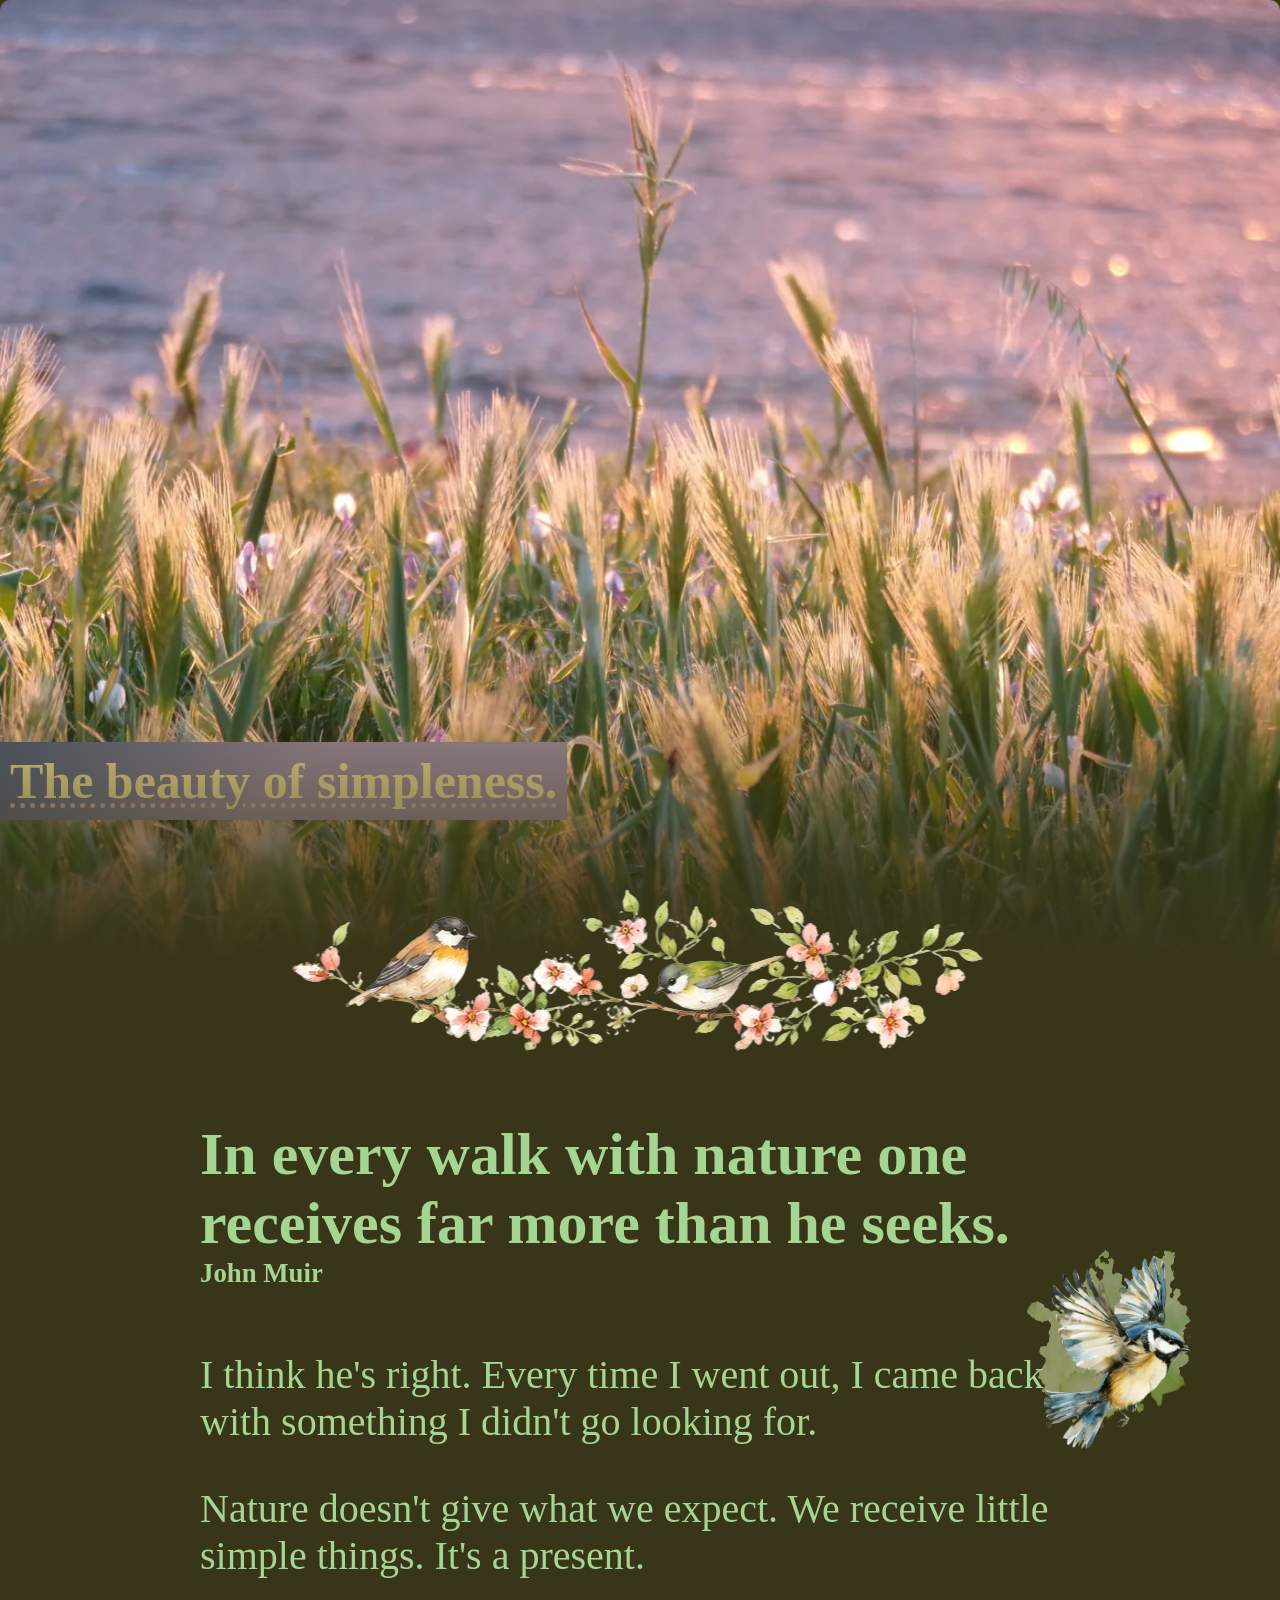
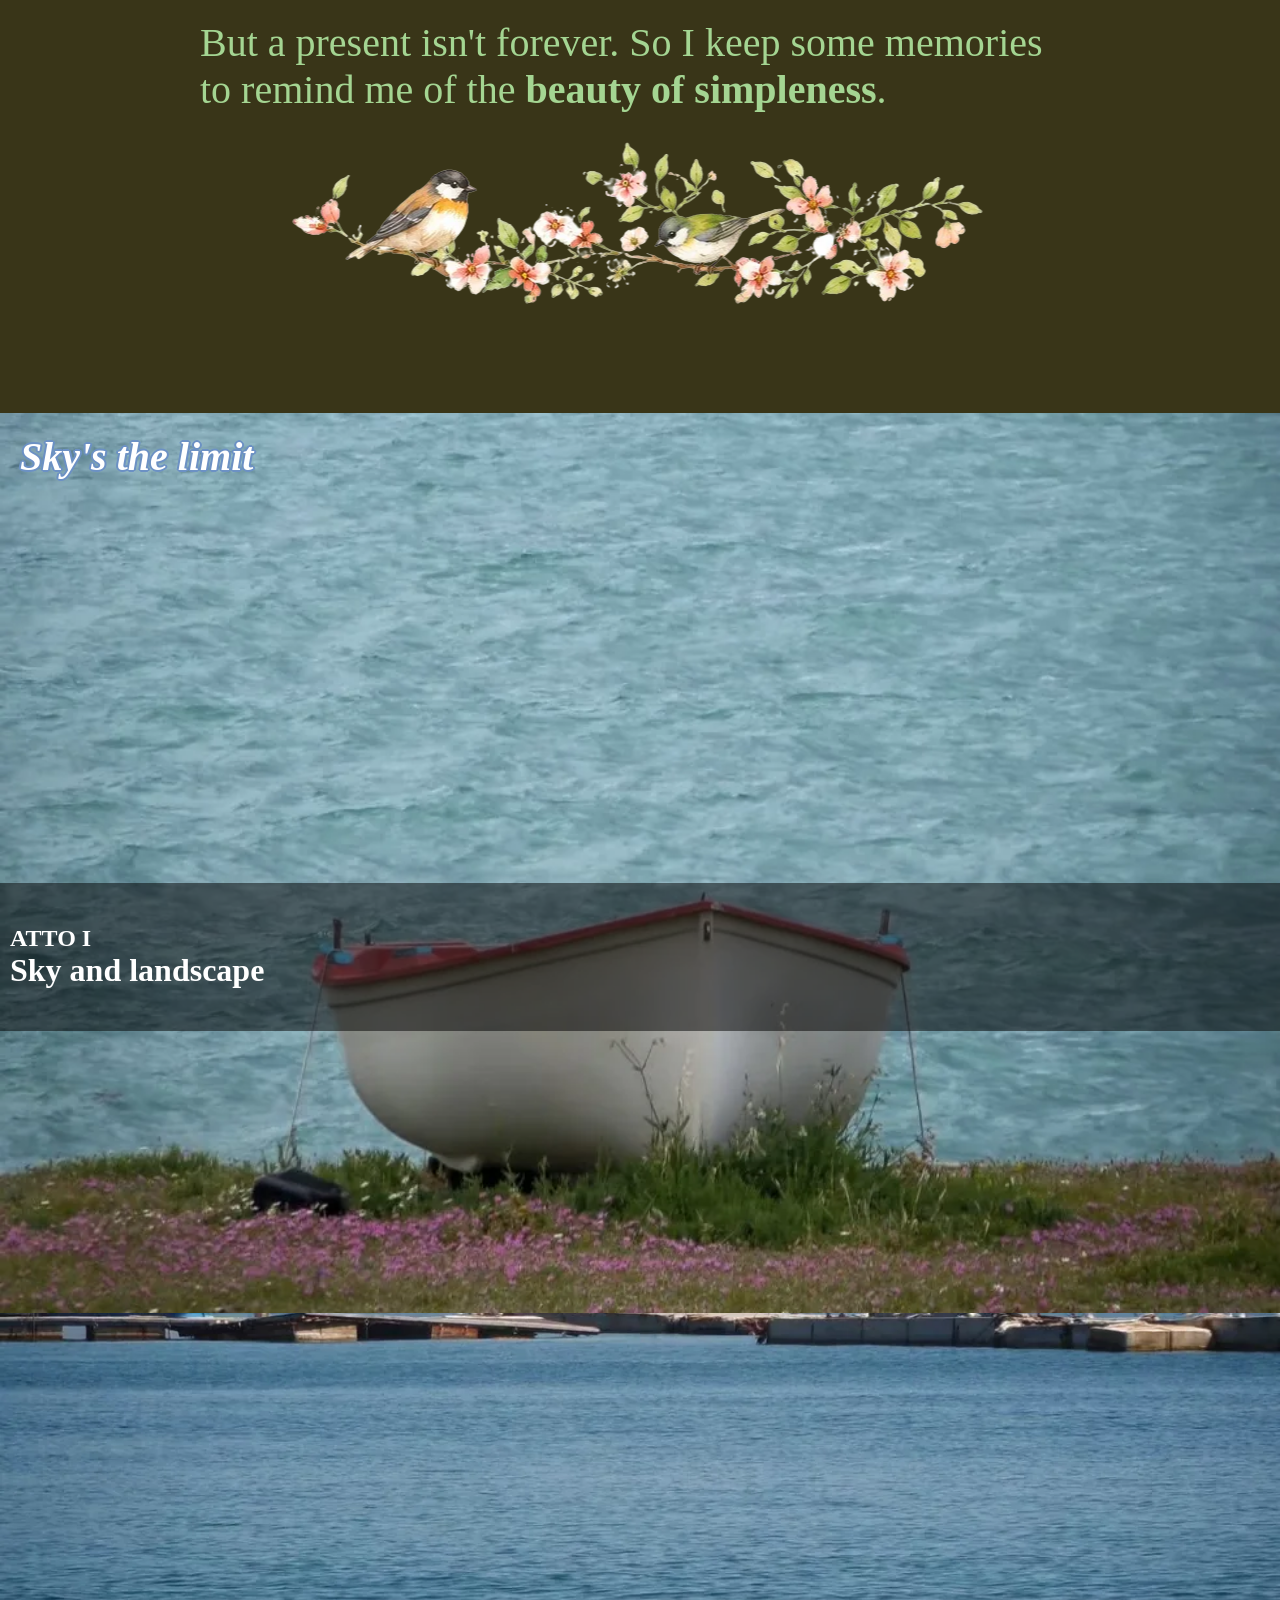
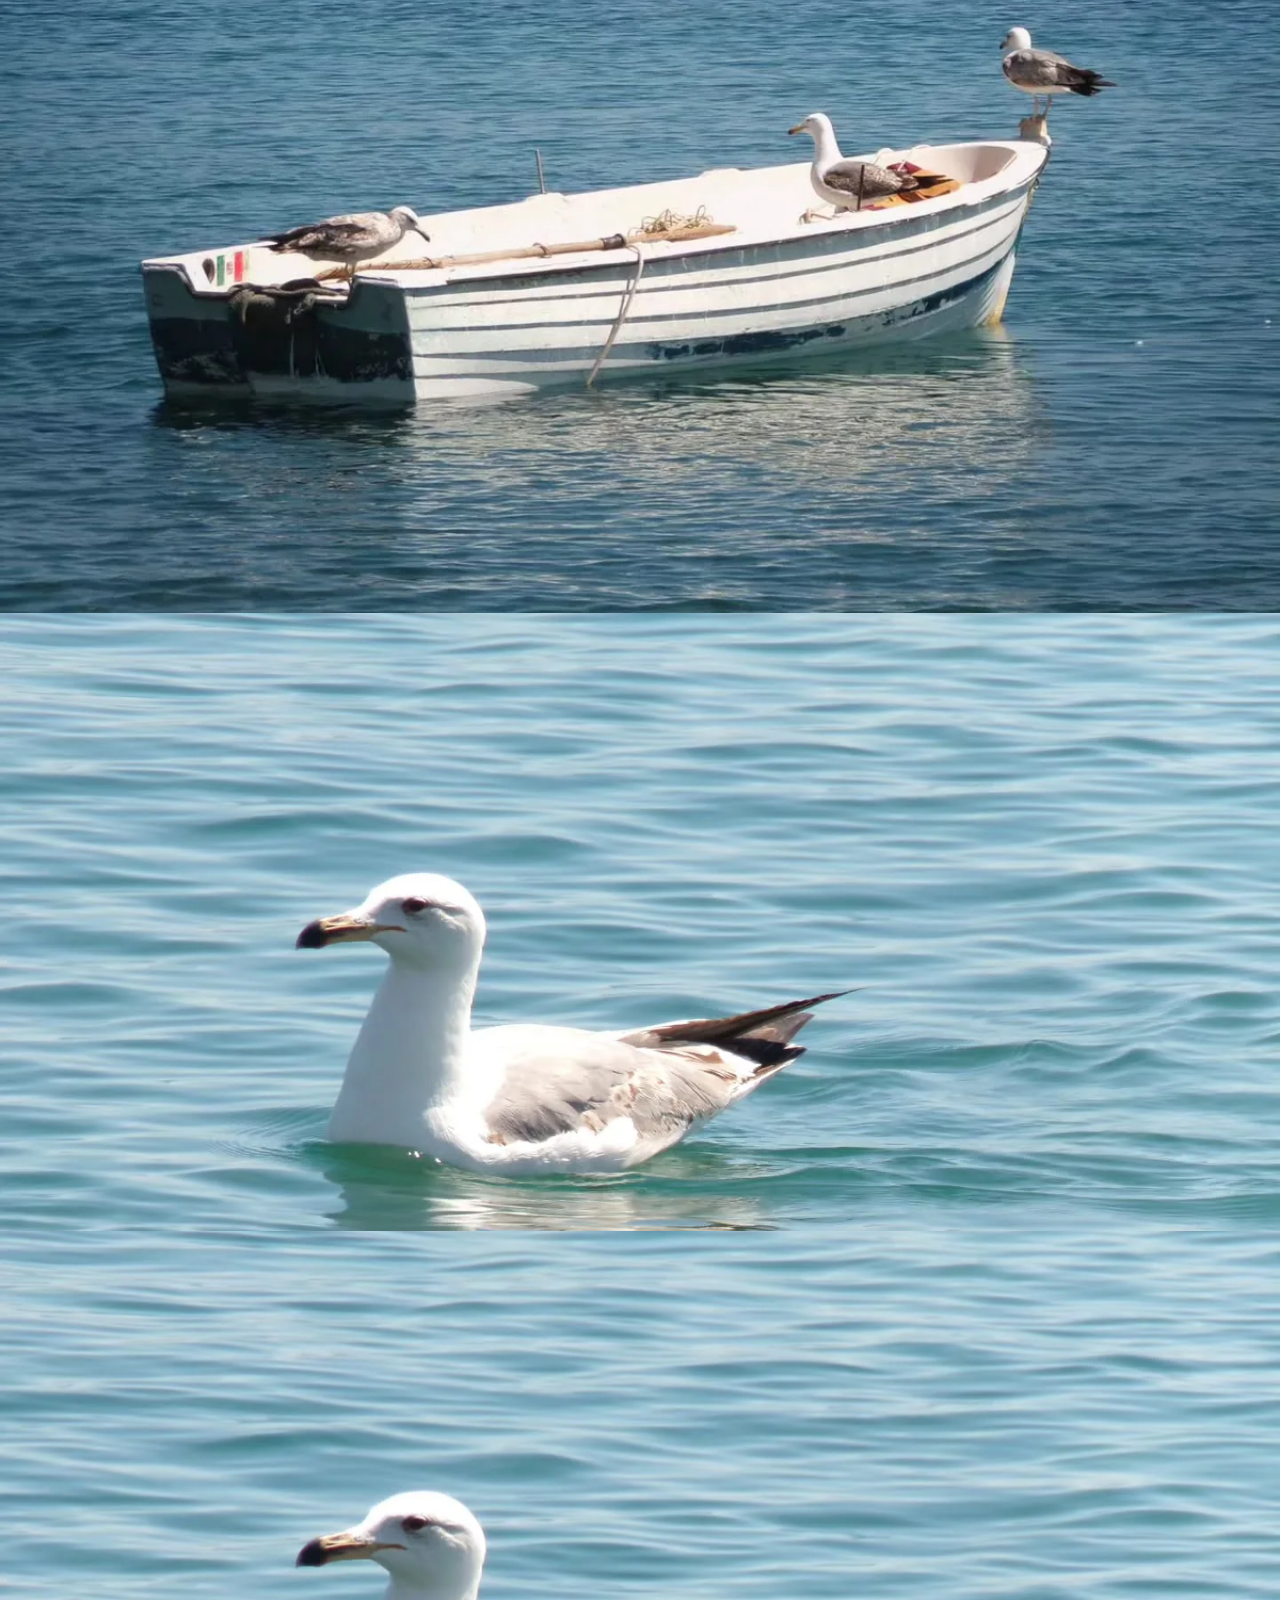
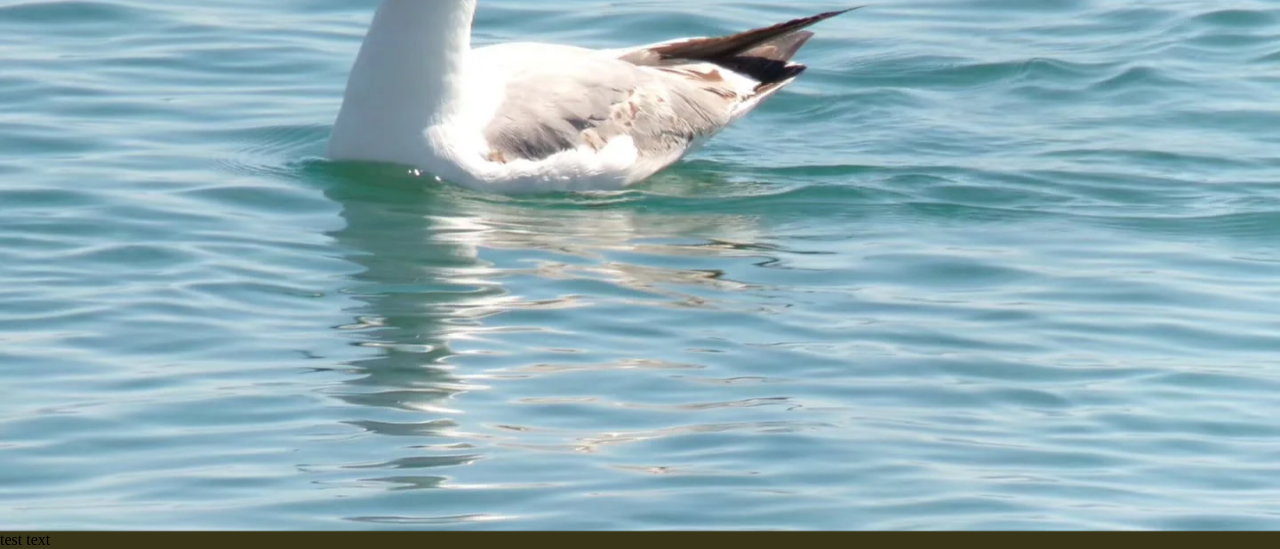
==== Outdoor.html @ bd355bce "Fixed a bit the gallery sticky elements by adding a margin and a div to hide the sticky." ====
<!--  UCCELLO COMPONENTE [INUTILIZZATO]
     <div class="component">
       <div class="watercolorbird">
         <img class="watercolor" src="img/optimized/watercolor1.webp" alt="watercolor stain">
         <img class="bird" src="img/optimized/bird.webp" alt="bird">
       </div>
     </div>
-->
<!DOCTYPE html>
<html lang="en">
<head>
  <meta charset="utf-8">
  <meta name="viewport" content="width=device-width, initial-scale=1">
  <title>Federico</title>
  <link rel="stylesheet" href="css/outdoor.css">
  <meta name="description" content="">
</head>
<body>
  <div class="header">
    <h1>The beauty of simpleness.</h1>
    <img class="divider" src="img/optimized/div1.webp" alt="Divider">
  </div>
  <div class="landing">
    <h2 style="margin-bottom: 0">In every walk with nature one receives far more than he seeks.</h2>
    <h6 style="margin-top: 0">John Muir</h6>
    <p>I think he's right. Every time I went out, I came back with something I didn't go looking for.</p>
    <p>Nature doesn't give what we expect. We receive little simple things. It's a present.</p>
    <p>But a present isn't forever. So I keep some memories to remind me of the <strong>beauty of simpleness</strong>.</p>
    <div class="component">
      <div class="watercolorbird">
        <img class="watercolor" src="img/optimized/watercolor1.webp" alt="watercolor stain">
        <img class="bird" src="img/optimized/bird.webp" alt="bird">
      </div>
    </div>
    <img class="divider" src="img/optimized/div1.webp" alt="Divider" style="bottom: -150px;">
  </div>
  <div style="height: 250px; width: 100%; background: #393518; position: relative; z-index: 2;"></div>
  <div class="gallery">
        <!--<div class="gallery-item">
      <img src="img/optimized/butterfly-on-flowers.webp" alt="Butterfly on flowers">
      <p>This is one of the most beautiful butterflies I saw in my backyard. With its delicate wings, it flew on every tree next to the bees.</p>
    </div>
    <div class="gallery-item">
      <img src="img/optimized/boat-on-shore.webp" alt="Boat on shore">
      <p>This is one of the most beautiful butterflies I saw in my backyard. With its delicate wings, it flew on every tree next to the bees.</p>
    </div>
    <div class="gallery-item" style="--gallery-item-background: transparent; --gallery-copy-background: #779eaa; --gallery-copy-color: #d3d8dd; --gallery-frame-color: rgb(152 197 213);">
      <div>
        <img src="img/optimized/boat-on-shore.webp" alt="Boat on shore">
        <img src="img/optimized/sailboat-at-sea.webp" alt="Sailboat at sea">
      </div>
      <p>The boats, whether they are sailing or docked, are a sight to behold. They are a symbol of freedom and adventure.</p>
      <p style="transform: translateY(340%); font-size: 1.2em">Shot on the sea of Milazzo</p>
    </div>
    <div class="gallery-item" style="--gallery-item-background: transparent; --gallery-copy-background: #a39f32; --gallery-copy-color: #fdf9e5; --gallery-frame-color: #bfbb4b;">
      <div>
        <img src="img/optimized/bee-on-blossoms.webp" alt="Bee on blossom">
        <img src="img/optimized/butterfly-on-flowers.webp" alt="Butterfly on flowers">
      </div>
      <p style="">Bees and butterflies, representing the beauty of nature, are a symbol of life and vitality. They are a sign of the birth of the new Spring season</p>
      <p style="transform: translateY(400%); font-size: 1.2em">Shot on the first days of Spring</p>
    </div> -->
    <div class="item">
      <section class="ONE" style="--image: url('../img/optimized/boat-on-shore.webp'); --image-position: bottom;"><h2 style="position: sticky; top: 10px; padding: 20px; font-size: 2.5em; color: #ffffff; text-shadow: 2px 0px 0 #6c91c4, 1.41px 1.41px 0 #6c91c4, 0px 2px 0 #6c91c4, -1.41px 1.41px 0 #6c91c4, -2px 0px 0 #6c91c4, -1.41px -1.41px 0 #6c91c4, 0px -2px 0 #6c91c4, 1.41px -1.41px 0 #6c91c4;"><em>Sky's the limit</em></h2></section>
      <section class="ONE" style="--image: url('../img/optimized/fotografia.webp'); --image-position: bottom;"></section>
      <section class="ONE" style="--image: url('../img/optimized/fotografia2.webp'); --image-position: bottom;"></section>
      <div class="stickycontainer">
        <div class="title">
          <h4>ATTO I</h4>
          <h3>Sky and landscape</h3>
        </div>
      </div>
      <div class="sticky-mask" aria-hidden="true">
        <section class="ONE" style="--image: url('../img/optimized/fotografia2.webp'); --image-position: bottom;"></section>
      </div>
    </div>
  </div>
  <div class="">test text</div>
<script>
  const gallery = document.querySelector(".gallery");

  const CONFIG = {
    triggerDistance: 100, // Quanto scroll serve per cambiare sezione
    duration: 900,        // Durata animazione in millisecondi
    threshold: 30         // Evita di reagire a movimenti minuscoli
  };

  let wheelDistance = 0;
  let scrollTimer;
  let animating = false;

  function smoothScrollTo(target, duration) {
    if (animating) return;

    animating = true;

    const start = window.scrollY;
    const distance = target - start;
    const startTime = performance.now();

    function animate(now) {
      const progress = Math.min((now - startTime) / duration, 1);

      // Curva morbida: accelerazione e rallentamento
      const eased = progress < 0.5
        ? 4 * progress ** 3
        : 1 - Math.pow(-2 * progress + 2, 3) / 2;

      window.scrollTo(0, start + distance * eased);

      if (progress < 1) {
        requestAnimationFrame(animate);
      } else {
        animating = false;
      }
    }

    requestAnimationFrame(animate);
  }

  window.addEventListener("wheel", (event) => {
    const sections = [...gallery.querySelectorAll(".ONE")];
    if (!sections.length) return;

    const galleryTop =
      gallery.getBoundingClientRect().top + window.scrollY;
    const galleryBottom = galleryTop + gallery.offsetHeight;

    // Interviene soltanto quando siamo nella galleria
    if (
      window.scrollY < galleryTop ||
      window.scrollY >= galleryBottom - 5
    ) {
      wheelDistance = 0;
      return;
    }

    if (animating) {
      event.preventDefault();
      return;
    }

    if (Math.abs(event.deltaY) < CONFIG.threshold) return;

    wheelDistance += event.deltaY;

    clearTimeout(scrollTimer);

    scrollTimer = setTimeout(() => {
      wheelDistance = 0;
    }, 180);

    if (Math.abs(wheelDistance) < CONFIG.triggerDistance) {
      event.preventDefault();
      return;
    }

    const direction = Math.sign(wheelDistance);
    wheelDistance = 0;

    const positions = sections.map(section =>
      section.getBoundingClientRect().top + window.scrollY
    );

    // Trova la sezione più vicina alla posizione corrente
    let current = 0;

    for (let i = 0; i < positions.length; i++) {
      if (positions[i] <= window.scrollY + 30) {
        current = i;
      }
    }

    let next = current + direction;

    // Non bloccare lo scroll oltre i limiti della galleria
    if (next < 0 || next >= sections.length) return;

    event.preventDefault();
    smoothScrollTo(positions[next], CONFIG.duration);
  }, { passive: false });
</script>
</body>
</html>
---- css/outdoor.css ----
body{
  background-color: #393518;
  margin: 0;
}

.header {
  display: flex;
  flex-direction: column;
  justify-content: flex-end;
  background: url(../img/optimized/wheat.webp);
  padding: 10px 0 140px 0;
  margin-bottom: 150px;
  border-radius: 10px;
  height: 90svh;
  background-size: cover;
  background-position: top;
  position: relative;
}
.header::before {
  content: "";
  position: absolute;
  inset: 0;
  background: linear-gradient(
    to bottom,
    transparent 70%,
    #393518 100%
  );
  pointer-events: none;
}
h1 {
  font-size: 50px;
  margin-bottom: 0;
  color: #efdd90;
  text-decoration: underline dotted #d2a79b 5px;
  text-underline-offset: 5px;
  background: linear-gradient(135deg, #4d5a71, #9e899a, #a38d9e);
  height: fit-content;
  padding: 10px;
  width: fit-content;
}
h2 {
  margin-top: 0;
  margin-right: 10px;
}
.component{
  position: absolute;
  top: 120px;
  right: 60px;
}
.watercolorbird{
  padding: 10px;
  width: 200px;
  height: 200px;
  overflow: hidden;
  position: relative;
}
.bird{
  position: absolute;
  width: 100%;
  height: 100%;
  object-position: center;
}
.watercolor{
  position: absolute;
  width: 90%;
  height: 90%;
  object-position: center;
  opacity: 0.5;
}
.divider{
  position: absolute;
  bottom: -100px;
  left: 50%;
  transform: translateX(-50%);
}

.landing{
  position: relative;
  color: #a4d592;
  font-size: 2.5em;
  padding: 10px 200px;
  background: #393518;
  z-index: 10;
}

.gallery{
  display: flex;
  flex-direction: column;
  align-items: stretch;
  background: #423d20;
}
.item{
  display: flex;
  flex-direction: column;
  align-items: stretch;
  background: #423d20;
  position: relative;
}
.ONE{
  background: var(--image);
  background-size: cover;
  background-position: var(--image-position);
  height: 100svh;
  scroll-snap-align: none;
}
.title{
  box-sizing: border-box;
  width: 100%;
  background: rgba(0, 0, 0, 0.5);
  padding: 10px;
}
.title h3{
  color: WHITE;
  font-size: 2em;
  margin-top: 0;
}
.title h4{
  color: WHITE;
  font-size: 1.5em;
  margin-bottom: 0;
}
.stickycontainer{
  position: sticky;
  bottom: 0;
  margin-top: 470px;
  z-index: 0;
}
.sticky-mask{
  position: absolute;
  bottom: 0;
  left: 0;
  width: 100%;
  height: 100svh;
  background: #423d20;
  z-index: 10;
  pointer-events: none;
}



.gallery-item{
  --gallery-item-background: transparent;
  --gallery-copy-background: #779eaa;
  --gallery-copy-color: #d3d8dd;
  --gallery-frame-color: rgb(152 197 213);
  position: relative;
  box-sizing: border-box;
  width: 100%;
  min-height: 460px;
  background: var(--gallery-item-background);
}
.gallery-item div {
  position: absolute;
  display: flex;
  left: 280px;
  border: var(--gallery-frame-color) inset 10px;
}
.gallery-item img{
  width: 320px;
  aspect-ratio: 3/4;
  object-fit: cover;
}
.gallery-item p{
  position: absolute;
  width: 30%;
  background: var(--gallery-copy-background);
  padding: 10px;
  left: 70px;
  font-size: 1.5em;
  color: var(--gallery-copy-color);
  box-shadow: 0 0 10px rgba(0, 0, 0, 0.25);
}
.gallery-item:first-of-type div{
  left: 70px;
}
.gallery-item:first-of-type p{
  left: auto;
  right: 70px;
}
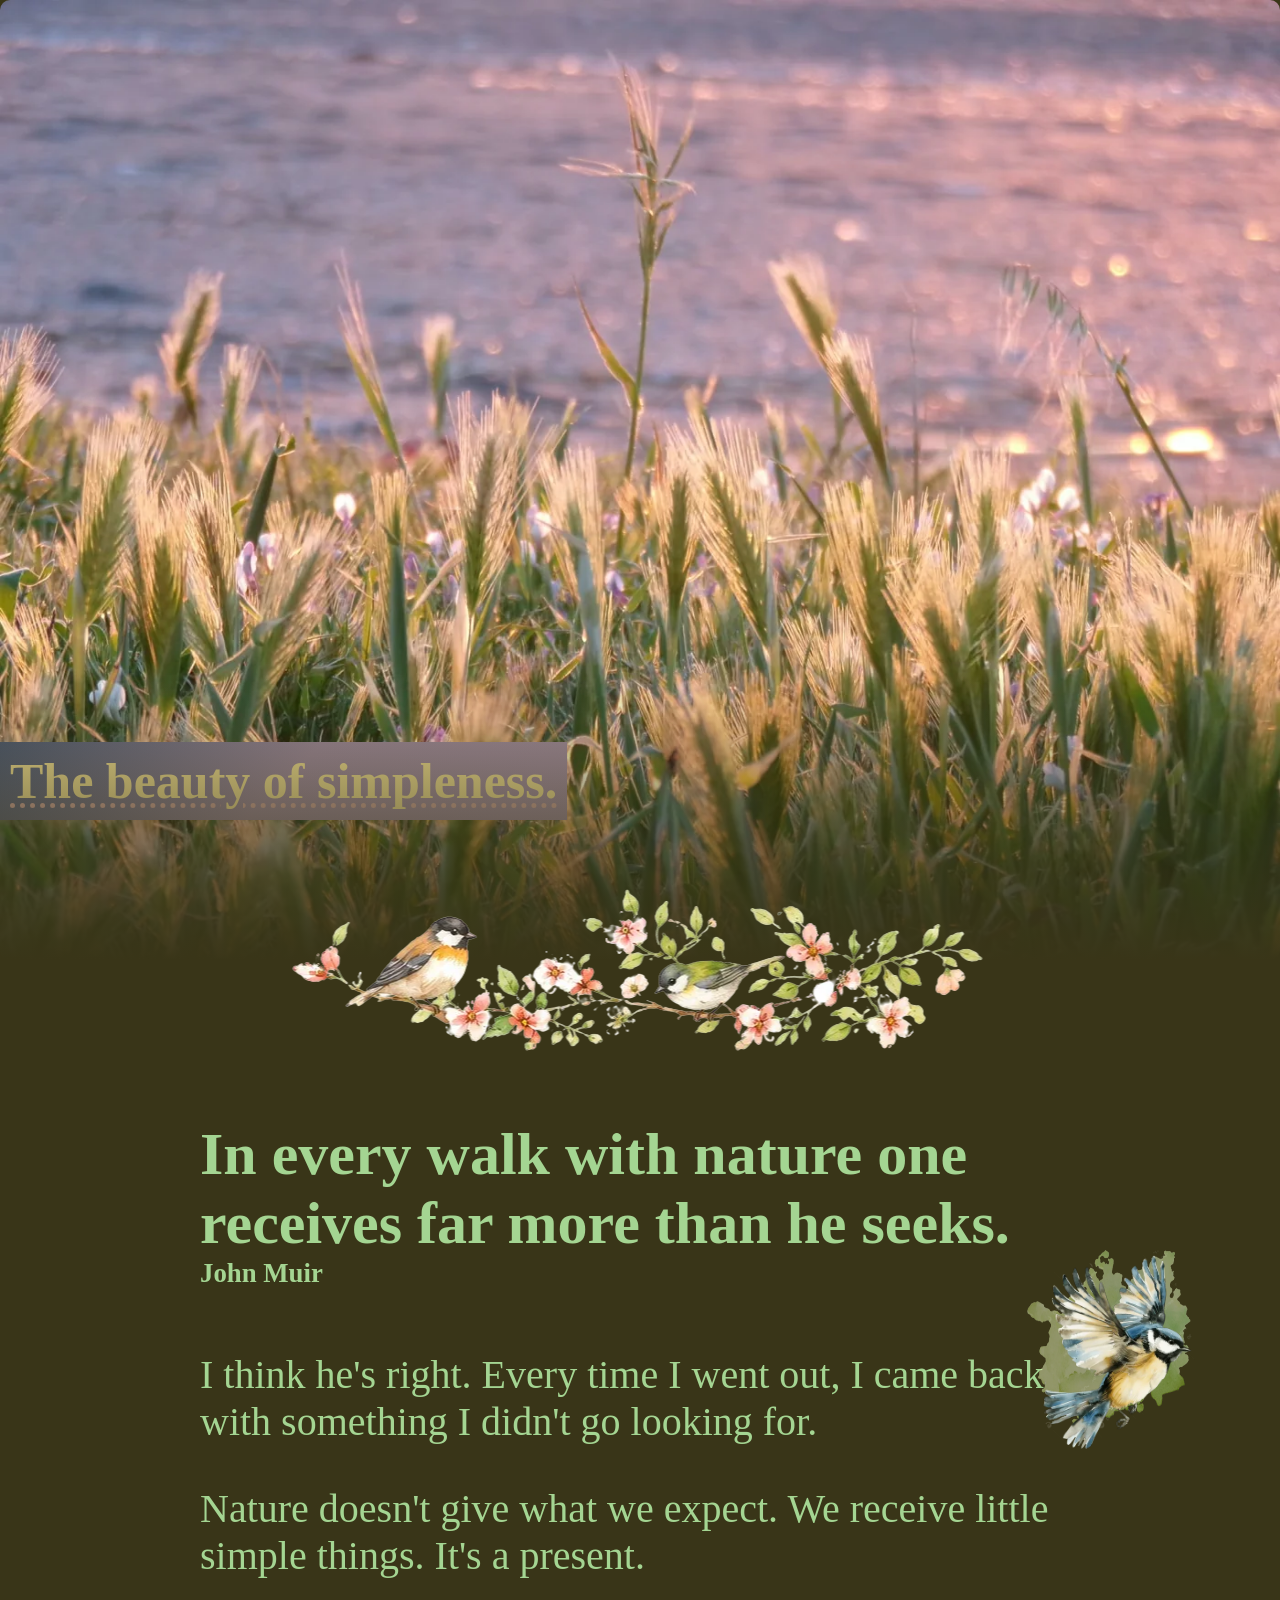
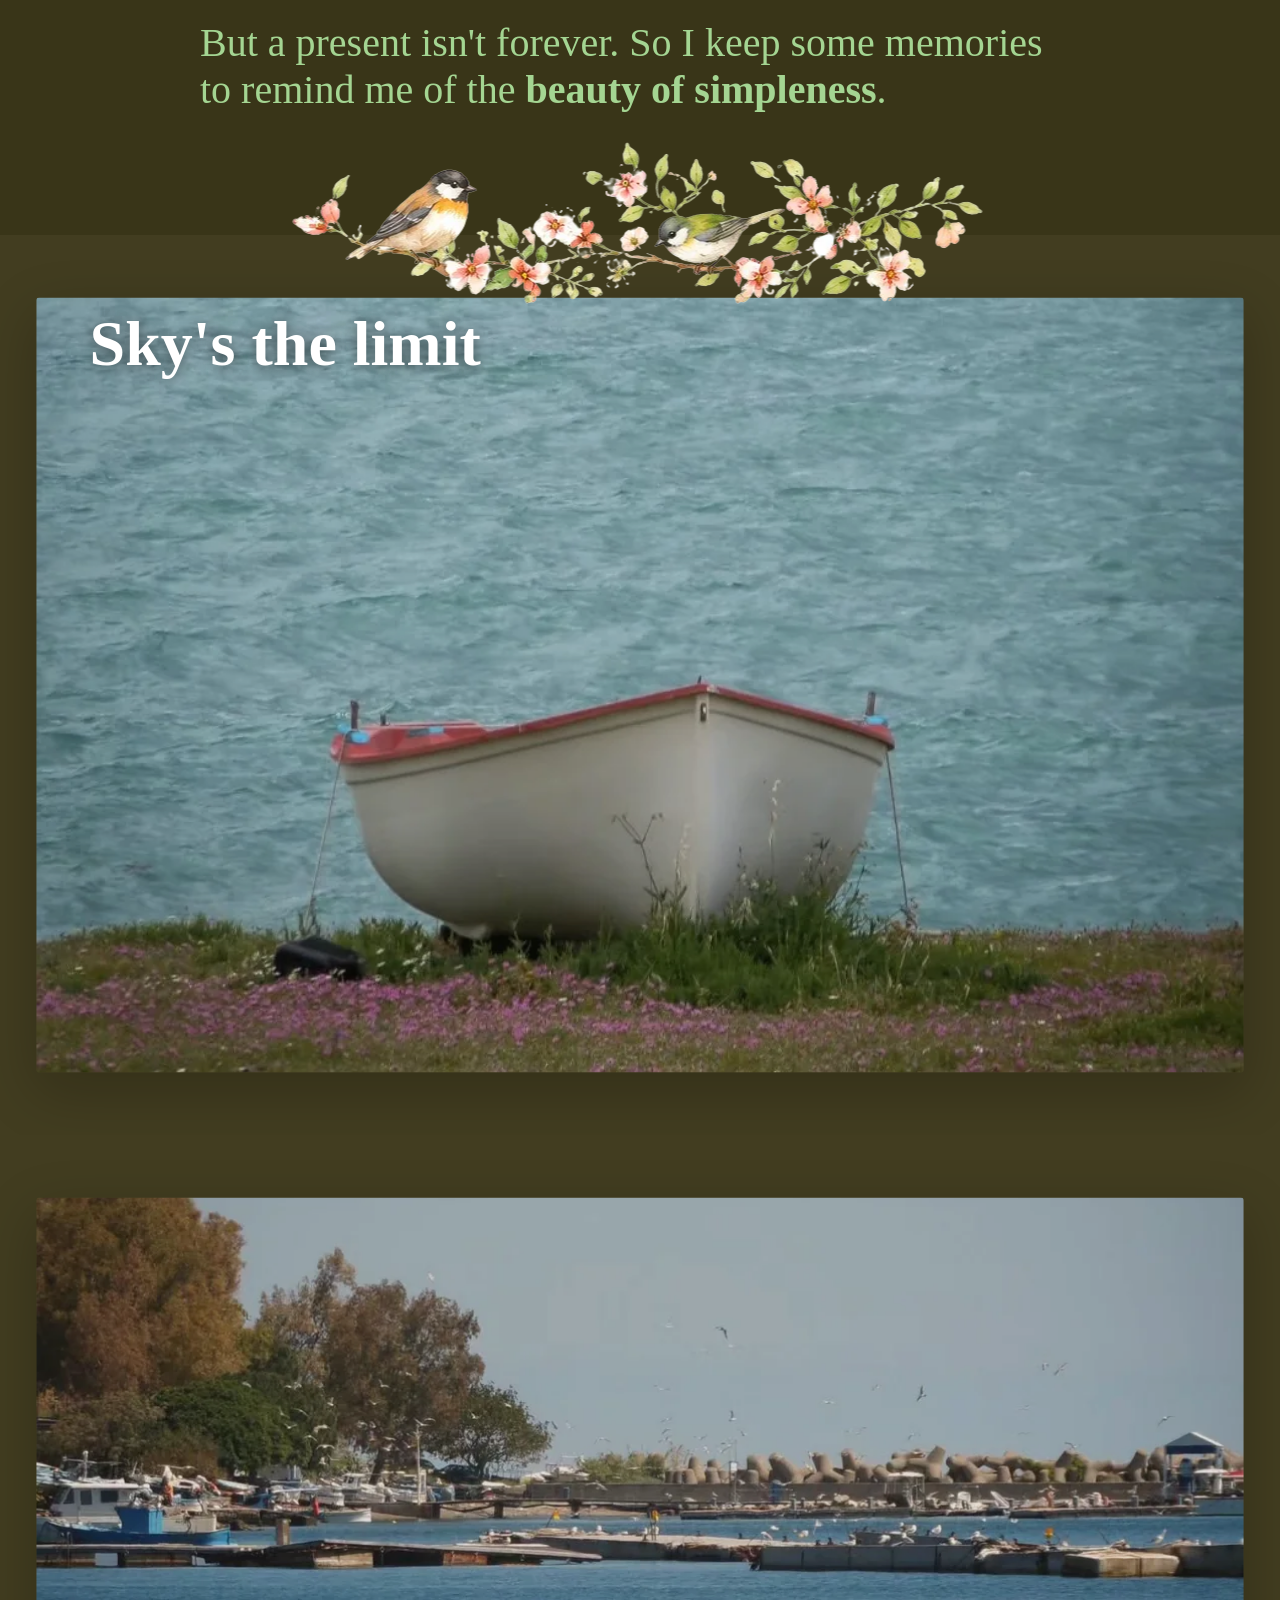
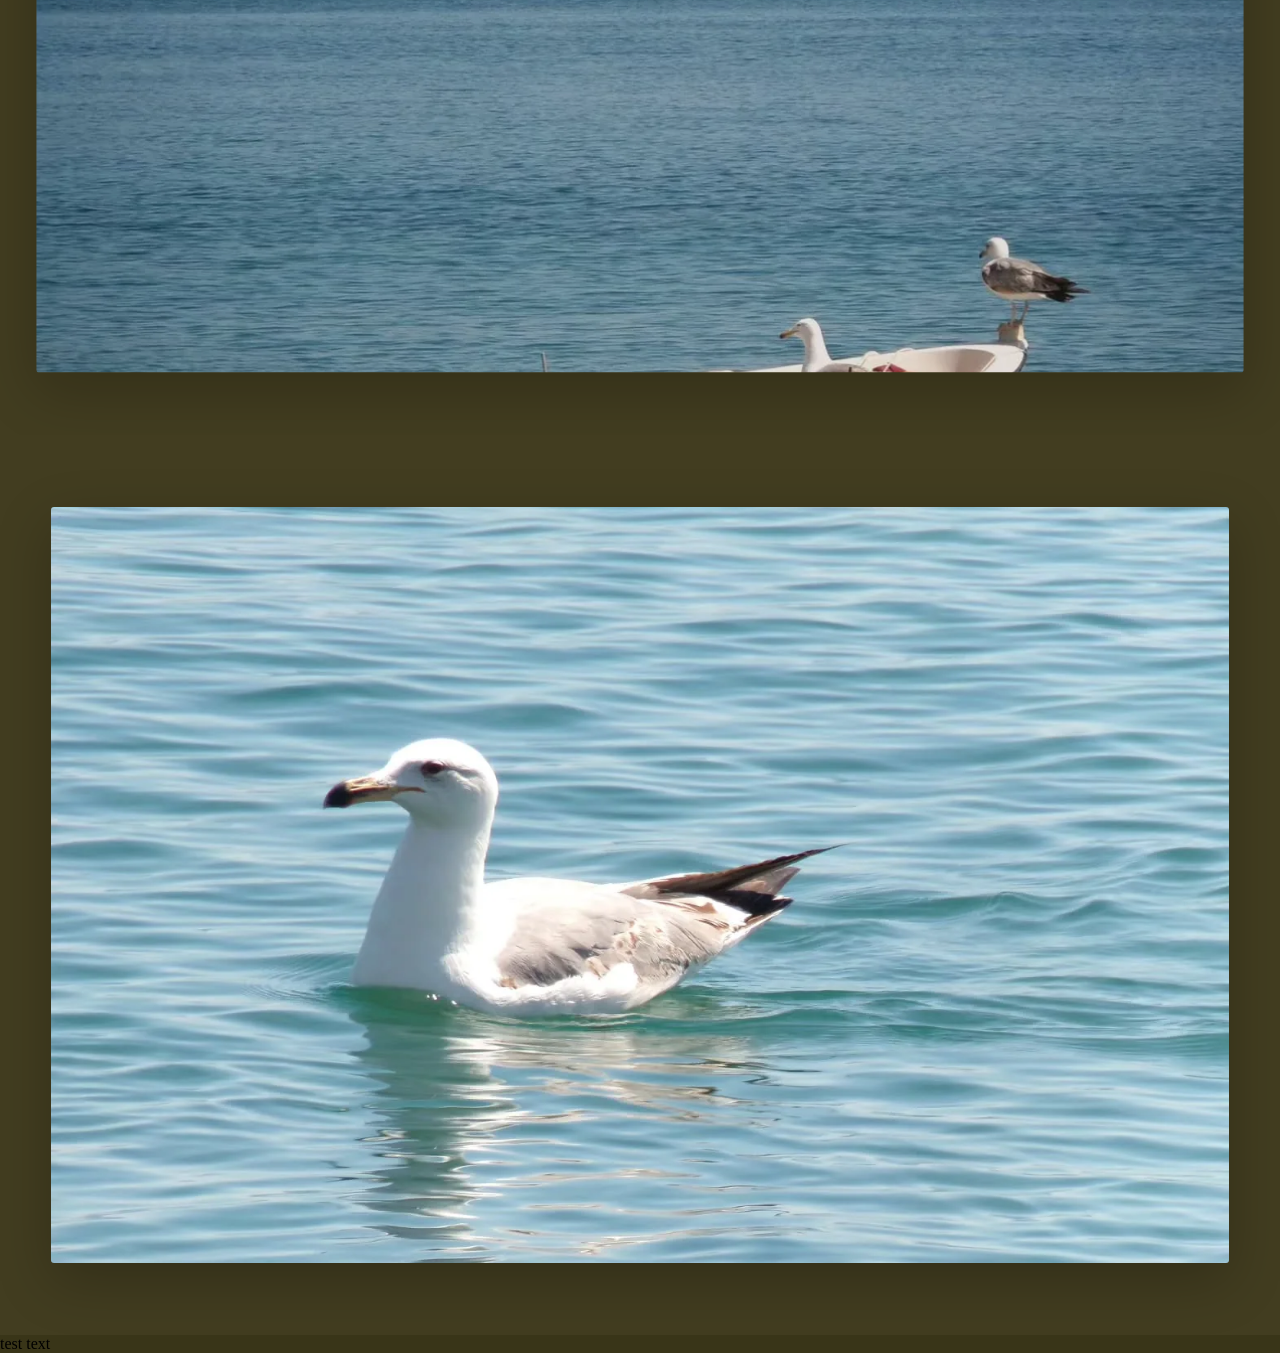
==== commit 307e7bac: "Refine outdoor photo gallery scrolling" ====
--- a/Outdoor.html
+++ b/Outdoor.html
@@ -34,151 +34,53 @@
     </div>
     <img class="divider" src="img/optimized/div1.webp" alt="Divider" style="bottom: -150px;">
   </div>
-  <div style="height: 250px; width: 100%; background: #393518; position: relative; z-index: 2;"></div>
-  <div class="gallery">
-        <!--<div class="gallery-item">
-      <img src="img/optimized/butterfly-on-flowers.webp" alt="Butterfly on flowers">
-      <p>This is one of the most beautiful butterflies I saw in my backyard. With its delicate wings, it flew on every tree next to the bees.</p>
-    </div>
-    <div class="gallery-item">
-      <img src="img/optimized/boat-on-shore.webp" alt="Boat on shore">
-      <p>This is one of the most beautiful butterflies I saw in my backyard. With its delicate wings, it flew on every tree next to the bees.</p>
-    </div>
-    <div class="gallery-item" style="--gallery-item-background: transparent; --gallery-copy-background: #779eaa; --gallery-copy-color: #d3d8dd; --gallery-frame-color: rgb(152 197 213);">
-      <div>
-        <img src="img/optimized/boat-on-shore.webp" alt="Boat on shore">
-        <img src="img/optimized/sailboat-at-sea.webp" alt="Sailboat at sea">
-      </div>
-      <p>The boats, whether they are sailing or docked, are a sight to behold. They are a symbol of freedom and adventure.</p>
-      <p style="transform: translateY(340%); font-size: 1.2em">Shot on the sea of Milazzo</p>
-    </div>
-    <div class="gallery-item" style="--gallery-item-background: transparent; --gallery-copy-background: #a39f32; --gallery-copy-color: #fdf9e5; --gallery-frame-color: #bfbb4b;">
-      <div>
-        <img src="img/optimized/bee-on-blossoms.webp" alt="Bee on blossom">
-        <img src="img/optimized/butterfly-on-flowers.webp" alt="Butterfly on flowers">
-      </div>
-      <p style="">Bees and butterflies, representing the beauty of nature, are a symbol of life and vitality. They are a sign of the birth of the new Spring season</p>
-      <p style="transform: translateY(400%); font-size: 1.2em">Shot on the first days of Spring</p>
-    </div> -->
-    <div class="item">
-      <section class="ONE" style="--image: url('../img/optimized/boat-on-shore.webp'); --image-position: bottom;"><h2 style="position: sticky; top: 10px; padding: 20px; font-size: 2.5em; color: #ffffff; text-shadow: 2px 0px 0 #6c91c4, 1.41px 1.41px 0 #6c91c4, 0px 2px 0 #6c91c4, -1.41px 1.41px 0 #6c91c4, -2px 0px 0 #6c91c4, -1.41px -1.41px 0 #6c91c4, 0px -2px 0 #6c91c4, 1.41px -1.41px 0 #6c91c4;"><em>Sky's the limit</em></h2></section>
-      <section class="ONE" style="--image: url('../img/optimized/fotografia.webp'); --image-position: bottom;"></section>
-      <section class="ONE" style="--image: url('../img/optimized/fotografia2.webp'); --image-position: bottom;"></section>
-      <div class="stickycontainer">
-        <div class="title">
-          <h4>ATTO I</h4>
-          <h3>Sky and landscape</h3>
-        </div>
-      </div>
-      <div class="sticky-mask" aria-hidden="true">
-        <section class="ONE" style="--image: url('../img/optimized/fotografia2.webp'); --image-position: bottom;"></section>
-      </div>
-    </div>
+  <section class="gallery" aria-label="Outdoor photography">
+    <section class="gallery-slide" data-act="Atto I" data-title="Sky and landscape">
+      <img src="img/optimized/boat-on-shore.webp" alt="A boat resting on the shore">
+      <h2 class="slide-heading">Sky's the limit</h2>
+    </section>
+    <section class="gallery-slide" data-act="Atto I" data-title="Sky and landscape">
+      <img src="img/optimized/fotografia.webp" alt="Open landscape beneath the sky">
+    </section>
+    <section class="gallery-slide" data-act="Atto I" data-title="Sky and landscape">
+      <img src="img/optimized/fotografia2.webp" alt="A view of the landscape">
+    </section>
+  </section>
+  <div class="gallery-caption" aria-live="polite" aria-atomic="true">
+    <p class="caption-act">Atto I</p>
+    <h2 class="caption-title">Sky and landscape</h2>
+    <p class="caption-index" aria-label="Photo 1 of 3"><span>01</span><span aria-hidden="true"> / </span><span>03</span></p>
   </div>
   <div class="">test text</div>
 <script>
   const gallery = document.querySelector(".gallery");
+  const caption = document.querySelector(".gallery-caption");
+  const actLabel = caption.querySelector(".caption-act");
+  const titleLabel = caption.querySelector(".caption-title");
+  const indexLabel = caption.querySelector(".caption-index");
+  const slides = [...gallery.querySelectorAll(".gallery-slide")];
 
-  const CONFIG = {
-    triggerDistance: 100, // Quanto scroll serve per cambiare sezione
-    duration: 900,        // Durata animazione in millisecondi
-    threshold: 30         // Evita di reagire a movimenti minuscoli
-  };
+  const galleryObserver = new IntersectionObserver(([entry]) => {
+    caption.classList.toggle("is-visible", entry.isIntersecting);
+  }, { threshold: 0.01 });
 
-  let wheelDistance = 0;
-  let scrollTimer;
-  let animating = false;
+  galleryObserver.observe(gallery);
 
-  function smoothScrollTo(target, duration) {
-    if (animating) return;
+  const slideObserver = new IntersectionObserver((entries) => {
+    const activeSlide = entries
+      .filter((entry) => entry.isIntersecting)
+      .sort((a, b) => b.intersectionRatio - a.intersectionRatio)[0]?.target;
 
-    animating = true;
+    if (!activeSlide) return;
+    slides.forEach((slide) => slide.classList.toggle("is-active", slide === activeSlide));
+    const activeIndex = slides.indexOf(activeSlide) + 1;
+    actLabel.textContent = activeSlide.dataset.act;
+    titleLabel.textContent = activeSlide.dataset.title;
+    indexLabel.setAttribute("aria-label", `Photo ${activeIndex} of ${slides.length}`);
+    indexLabel.innerHTML = `<span>${String(activeIndex).padStart(2, "0")}</span><span aria-hidden="true"> / </span><span>${String(slides.length).padStart(2, "0")}</span>`;
+  }, { threshold: [0.5, 0.75, 1] });
 
-    const start = window.scrollY;
-    const distance = target - start;
-    const startTime = performance.now();
-
-    function animate(now) {
-      const progress = Math.min((now - startTime) / duration, 1);
-
-      // Curva morbida: accelerazione e rallentamento
-      const eased = progress < 0.5
-        ? 4 * progress ** 3
-        : 1 - Math.pow(-2 * progress + 2, 3) / 2;
-
-      window.scrollTo(0, start + distance * eased);
-
-      if (progress < 1) {
-        requestAnimationFrame(animate);
-      } else {
-        animating = false;
-      }
-    }
-
-    requestAnimationFrame(animate);
-  }
-
-  window.addEventListener("wheel", (event) => {
-    const sections = [...gallery.querySelectorAll(".ONE")];
-    if (!sections.length) return;
-
-    const galleryTop =
-      gallery.getBoundingClientRect().top + window.scrollY;
-    const galleryBottom = galleryTop + gallery.offsetHeight;
-
-    // Interviene soltanto quando siamo nella galleria
-    if (
-      window.scrollY < galleryTop ||
-      window.scrollY >= galleryBottom - 5
-    ) {
-      wheelDistance = 0;
-      return;
-    }
-
-    if (animating) {
-      event.preventDefault();
-      return;
-    }
-
-    if (Math.abs(event.deltaY) < CONFIG.threshold) return;
-
-    wheelDistance += event.deltaY;
-
-    clearTimeout(scrollTimer);
-
-    scrollTimer = setTimeout(() => {
-      wheelDistance = 0;
-    }, 180);
-
-    if (Math.abs(wheelDistance) < CONFIG.triggerDistance) {
-      event.preventDefault();
-      return;
-    }
-
-    const direction = Math.sign(wheelDistance);
-    wheelDistance = 0;
-
-    const positions = sections.map(section =>
-      section.getBoundingClientRect().top + window.scrollY
-    );
-
-    // Trova la sezione più vicina alla posizione corrente
-    let current = 0;
-
-    for (let i = 0; i < positions.length; i++) {
-      if (positions[i] <= window.scrollY + 30) {
-        current = i;
-      }
-    }
-
-    let next = current + direction;
-
-    // Non bloccare lo scroll oltre i limiti della galleria
-    if (next < 0 || next >= sections.length) return;
-
-    event.preventDefault();
-    smoothScrollTo(positions[next], CONFIG.duration);
-  }, { passive: false });
+  slides.forEach((slide) => slideObserver.observe(slide));
 </script>
 </body>
 </html>
--- a/css/outdoor.css
+++ b/css/outdoor.css
@@ -1,3 +1,6 @@
+html {
+  scroll-snap-type: y proximity;
+}
 body{
   background-color: #393518;
   margin: 0;
@@ -83,97 +86,120 @@
   z-index: 10;
 }
 
-.gallery{
-  display: flex;
-  flex-direction: column;
-  align-items: stretch;
+.gallery {
+  position: relative;
+  margin-top: clamp(3rem, 8vh, 7rem);
   background: #423d20;
 }
-.item{
-  display: flex;
-  flex-direction: column;
-  align-items: stretch;
+.gallery-slide {
+  position: relative;
+  min-height: 100svh;
+  box-sizing: border-box;
+  display: grid;
+  place-items: center;
+  padding: 5svh clamp(1rem, 4vw, 4rem);
+  scroll-snap-align: start;
+  scroll-snap-stop: always;
+  overflow: hidden;
   background: #423d20;
-  position: relative;
-}
-.ONE{
-  background: var(--image);
-  background-size: cover;
-  background-position: var(--image-position);
-  height: 100svh;
-  scroll-snap-align: none;
-}
-.title{
-  box-sizing: border-box;
-  width: 100%;
-  background: rgba(0, 0, 0, 0.5);
-  padding: 10px;
-}
-.title h3{
-  color: WHITE;
-  font-size: 2em;
-  margin-top: 0;
-}
-.title h4{
-  color: WHITE;
-  font-size: 1.5em;
-  margin-bottom: 0;
-}
-.stickycontainer{
-  position: sticky;
-  bottom: 0;
-  margin-top: 470px;
-  z-index: 0;
-}
-.sticky-mask{
-  position: absolute;
+}
+.gallery-slide > img {
+  display: block;
+  width: min(100%, 1500px);
+  height: 84svh;
+  object-fit: cover;
+  object-position: center;
+  border-radius: 3px;
+  box-shadow: 0 18px 55px rgb(0 0 0 / 24%);
+  opacity: 0.88;
+  transform: scale(1.025);
+  transition: opacity 420ms ease, transform 650ms cubic-bezier(0.2, 0.7, 0.2, 1);
+}
+.gallery-slide.is-active > img {
+  opacity: 1;
+  transform: scale(1);
+}
+.gallery-slide:first-child > img {
+  object-position: bottom;
+}
+.slide-heading {
+  position: absolute;
+  top: 8svh;
+  left: clamp(2rem, 7vw, 7rem);
+  margin: 0;
+  color: #fff;
+  font-size: clamp(2rem, 5vw, 4rem);
+  text-shadow: 0 2px 14px rgb(0 0 0 / 55%);
+}
+.gallery-caption {
+  position: fixed;
+  z-index: 20;
+  right: 0;
   bottom: 0;
   left: 0;
-  width: 100%;
-  height: 100svh;
-  background: #423d20;
-  z-index: 10;
+  box-sizing: border-box;
+  display: grid;
+  grid-template-columns: 1fr auto;
+  grid-template-areas: "act index" "title index";
+  align-items: end;
+  column-gap: 2rem;
+  padding: 1rem clamp(1.5rem, 5vw, 5rem) max(1.25rem, env(safe-area-inset-bottom));
+  color: #fff;
+  background: linear-gradient(transparent, rgb(0 0 0 / 58%));
+  opacity: 0;
+  transform: translateY(1rem);
   pointer-events: none;
-}
-
-
-
-.gallery-item{
-  --gallery-item-background: transparent;
-  --gallery-copy-background: #779eaa;
-  --gallery-copy-color: #d3d8dd;
-  --gallery-frame-color: rgb(152 197 213);
-  position: relative;
-  box-sizing: border-box;
-  width: 100%;
-  min-height: 460px;
-  background: var(--gallery-item-background);
-}
-.gallery-item div {
-  position: absolute;
-  display: flex;
-  left: 280px;
-  border: var(--gallery-frame-color) inset 10px;
-}
-.gallery-item img{
-  width: 320px;
-  aspect-ratio: 3/4;
-  object-fit: cover;
-}
-.gallery-item p{
-  position: absolute;
-  width: 30%;
-  background: var(--gallery-copy-background);
-  padding: 10px;
-  left: 70px;
-  font-size: 1.5em;
-  color: var(--gallery-copy-color);
-  box-shadow: 0 0 10px rgba(0, 0, 0, 0.25);
-}
-.gallery-item:first-of-type div{
-  left: 70px;
-}
-.gallery-item:first-of-type p{
-  left: auto;
-  right: 70px;
-}
+  transition: opacity 180ms ease, transform 180ms ease;
+}
+.gallery-caption.is-visible {
+  opacity: 1;
+  transform: translateY(0);
+}
+.caption-act {
+  grid-area: act;
+  margin: 0 0 0.25rem;
+  color: #efdd90;
+  font-size: 0.72rem;
+  letter-spacing: 0.18em;
+  text-transform: uppercase;
+}
+.caption-title {
+  grid-area: title;
+  margin: 0;
+  font-size: clamp(1.2rem, 2.4vw, 1.8rem);
+  font-weight: 500;
+}
+.caption-index {
+  grid-area: index;
+  align-self: center;
+  margin: 0;
+  color: rgb(255 255 255 / 75%);
+  font-size: 0.95rem;
+  font-variant-numeric: tabular-nums;
+  letter-spacing: 0.08em;
+}
+@media (max-width: 540px) {
+  .gallery-caption {
+    column-gap: 1rem;
+  }
+  .gallery-slide {
+    min-height: 84svh;
+    padding: 4svh 1rem;
+  }
+  .gallery-slide > img {
+    height: 76svh;
+  }
+  .caption-index {
+    font-size: 0.8rem;
+  }
+}
+@media (prefers-reduced-motion: reduce) {
+  .gallery-caption,
+  .gallery-slide > img {
+    transition: none;
+  }
+  .gallery-slide > img {
+    opacity: 1;
+    transform: none;
+  }
+}
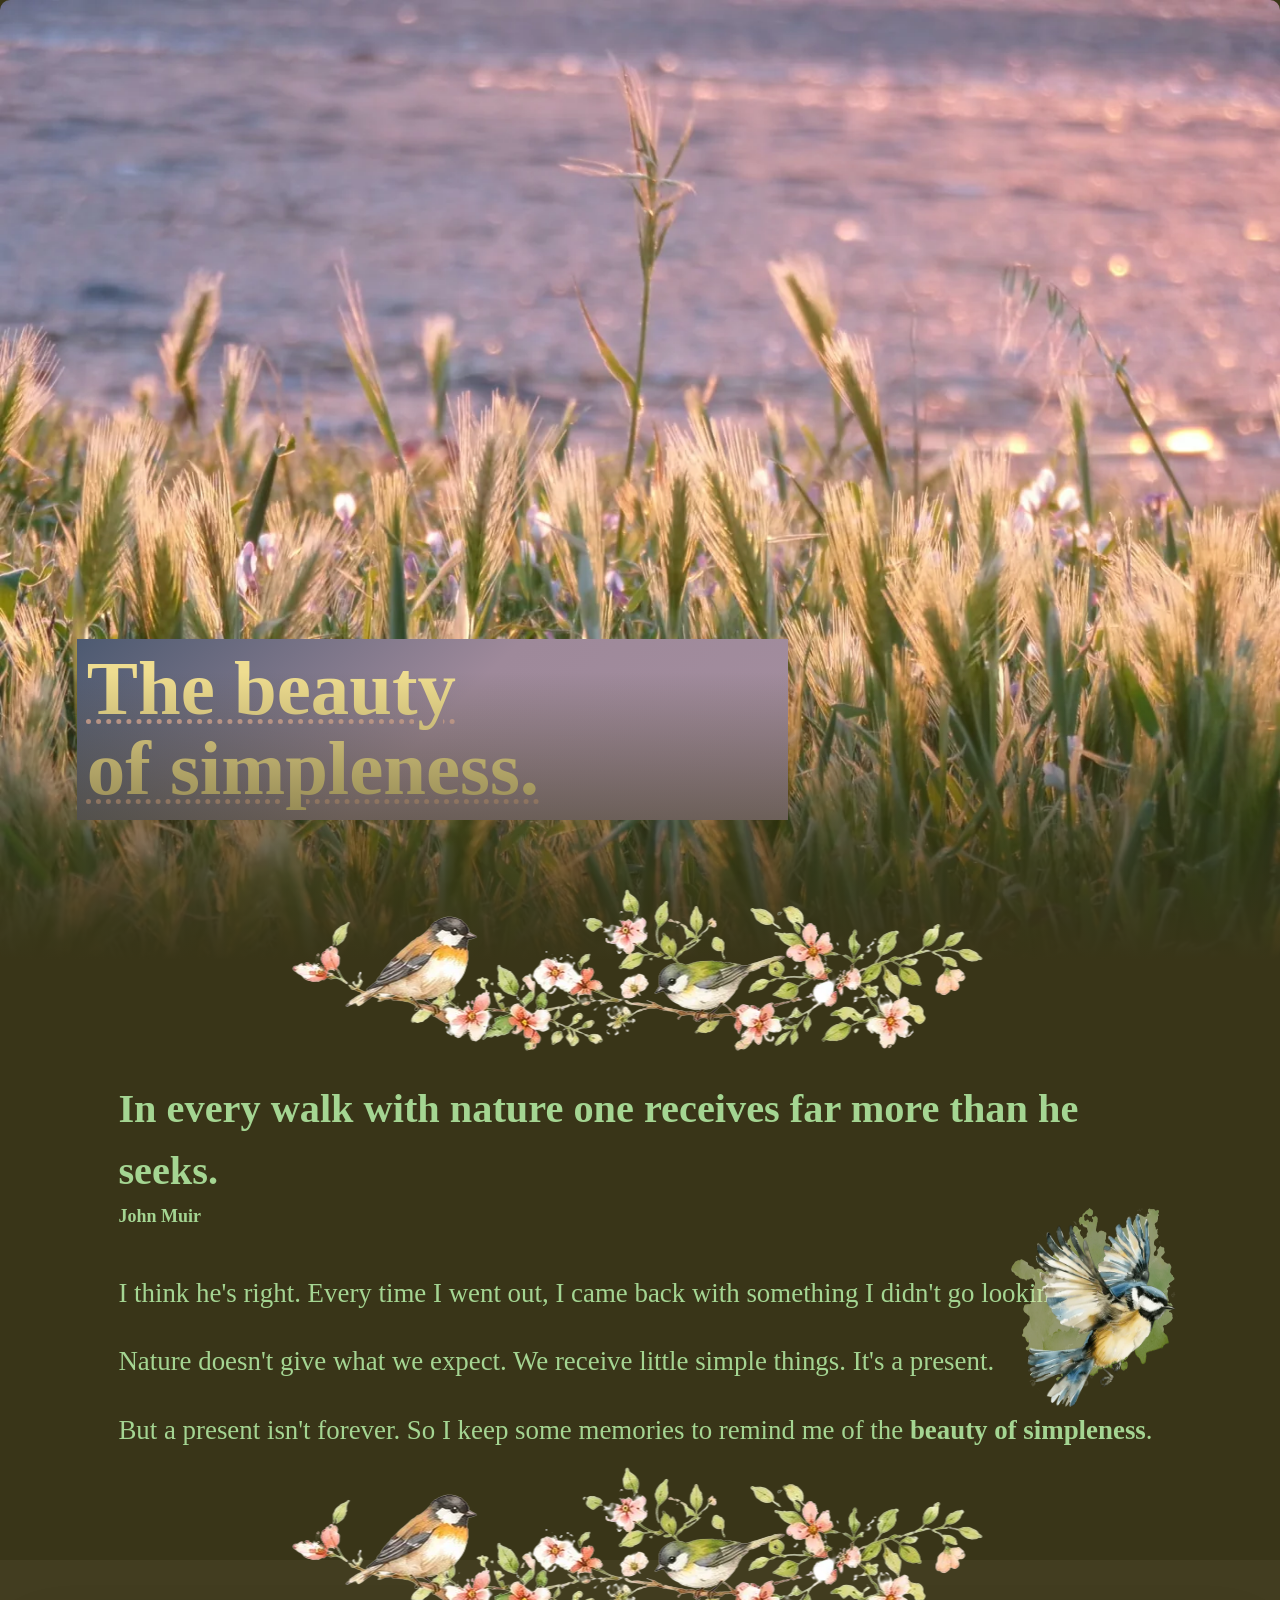
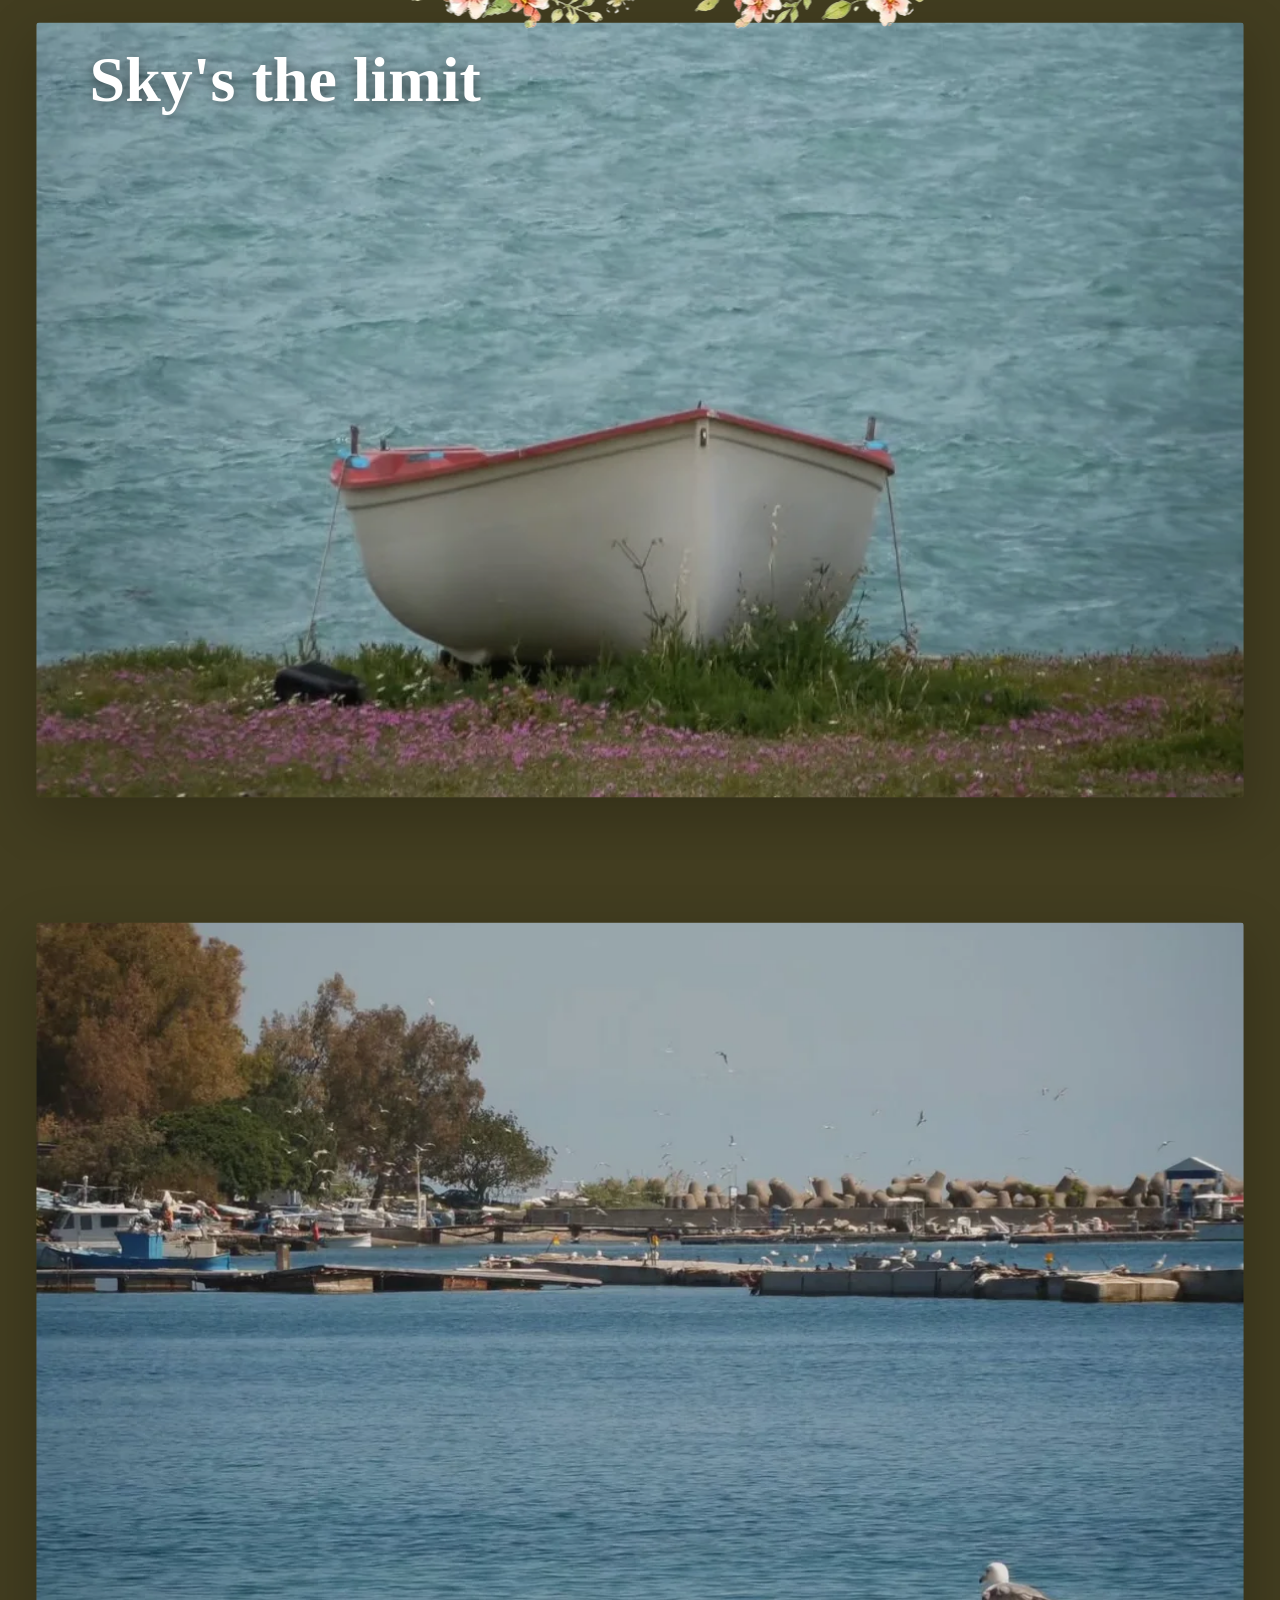
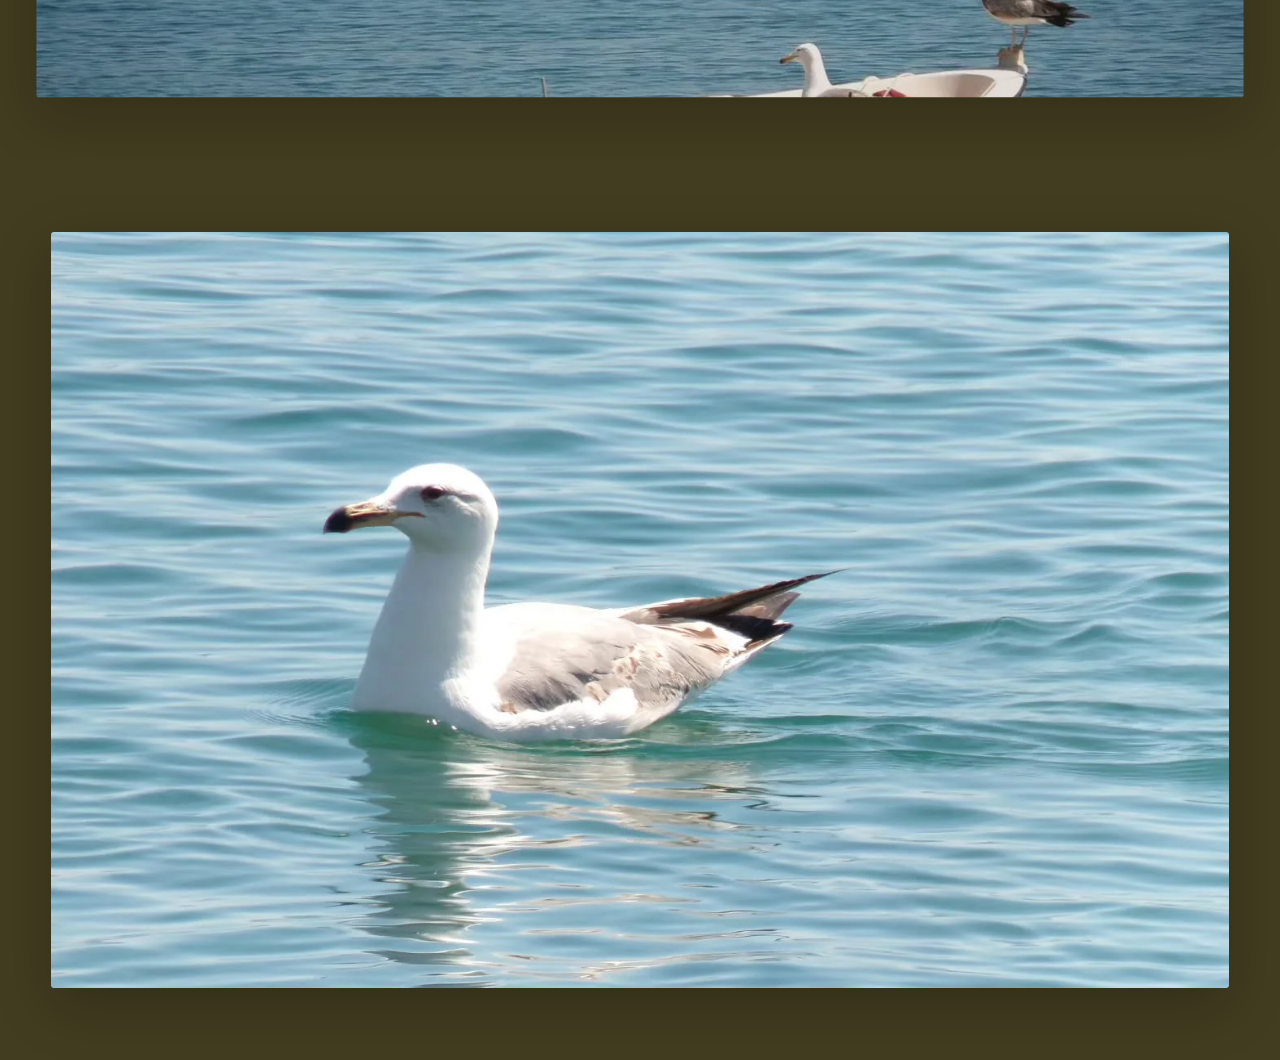
==== commit 186211d0: "Polish outdoor page presentation" ====
--- a/Outdoor.html
+++ b/Outdoor.html
@@ -13,7 +13,7 @@
   <meta name="viewport" content="width=device-width, initial-scale=1">
   <title>Federico</title>
   <link rel="stylesheet" href="css/outdoor.css">
-  <meta name="description" content="">
+  <meta name="description" content="Outdoor photography and small moments in nature by Federico.">
 </head>
 <body>
   <div class="header">
@@ -40,10 +40,10 @@
       <h2 class="slide-heading">Sky's the limit</h2>
     </section>
     <section class="gallery-slide" data-act="Atto I" data-title="Sky and landscape">
-      <img src="img/optimized/fotografia.webp" alt="Open landscape beneath the sky">
+      <img loading="lazy" decoding="async" src="img/optimized/fotografia.webp" alt="Open landscape beneath the sky">
     </section>
     <section class="gallery-slide" data-act="Atto I" data-title="Sky and landscape">
-      <img src="img/optimized/fotografia2.webp" alt="A view of the landscape">
+      <img loading="lazy" decoding="async" src="img/optimized/fotografia2.webp" alt="A view of the landscape">
     </section>
   </section>
   <div class="gallery-caption" aria-live="polite" aria-atomic="true">
@@ -51,7 +51,6 @@
     <h2 class="caption-title">Sky and landscape</h2>
     <p class="caption-index" aria-label="Photo 1 of 3"><span>01</span><span aria-hidden="true"> / </span><span>03</span></p>
   </div>
-  <div class="">test text</div>
 <script>
   const gallery = document.querySelector(".gallery");
   const caption = document.querySelector(".gallery-caption");
--- a/css/outdoor.css
+++ b/css/outdoor.css
@@ -3,7 +3,10 @@
 }
 body{
   background-color: #393518;
-  margin: 0;
+  color: #f4efdb;
+  margin: 0;
+  font-family: Georgia, "Times New Roman", serif;
+  line-height: 1.5;
 }
 
 .header {
@@ -12,7 +15,7 @@
   justify-content: flex-end;
   background: url(../img/optimized/wheat.webp);
   padding: 10px 0 140px 0;
-  margin-bottom: 150px;
+  margin-bottom: clamp(5rem, 12vh, 9rem);
   border-radius: 10px;
   height: 90svh;
   background-size: cover;
@@ -31,8 +34,11 @@
   pointer-events: none;
 }
 h1 {
-  font-size: 50px;
-  margin-bottom: 0;
+  max-width: min(82vw, 18ch);
+  font-size: clamp(2.6rem, 6vw, 5rem);
+  line-height: 1.05;
+  text-wrap: balance;
+  margin: 0 0 0 clamp(1rem, 6vw, 6rem);
   color: #efdd90;
   text-decoration: underline dotted #d2a79b 5px;
   text-underline-offset: 5px;
@@ -80,8 +86,12 @@
 .landing{
   position: relative;
   color: #a4d592;
-  font-size: 2.5em;
-  padding: 10px 200px;
+  box-sizing: border-box;
+  max-width: 78rem;
+  margin-inline: auto;
+  font-size: clamp(1.2rem, 2.1vw, 1.75rem);
+  line-height: 1.55;
+  padding: 10px clamp(1.25rem, 8vw, 8rem);
   background: #393518;
   z-index: 10;
 }
@@ -203,3 +213,47 @@
     transform: none;
   }
 }
+
+@media (max-width: 680px) {
+  .header {
+    min-height: 78svh;
+    height: auto;
+    padding-bottom: 6rem;
+    margin-bottom: 5rem;
+    background-position: 58% center;
+  }
+  h1 {
+    max-width: calc(100% - 2rem);
+    margin-left: 1rem;
+    font-size: clamp(2.35rem, 12vw, 4rem);
+  }
+  .landing {
+    padding-inline: 1.25rem;
+    font-size: 1.2rem;
+  }
+  .landing > h2 {
+    font-size: clamp(1.55rem, 7vw, 2.2rem);
+    line-height: 1.2;
+  }
+  .landing > h6 {
+    font-size: 0.9rem;
+  }
+  .component {
+    position: relative;
+    top: auto;
+    right: auto;
+    width: fit-content;
+    margin: 1.5rem auto;
+  }
+  .watercolorbird {
+    width: 150px;
+    height: 150px;
+  }
+  .gallery {
+    margin-top: 4rem;
+  }
+  .slide-heading {
+    top: 7svh;
+    left: 1.5rem;
+  }
+}
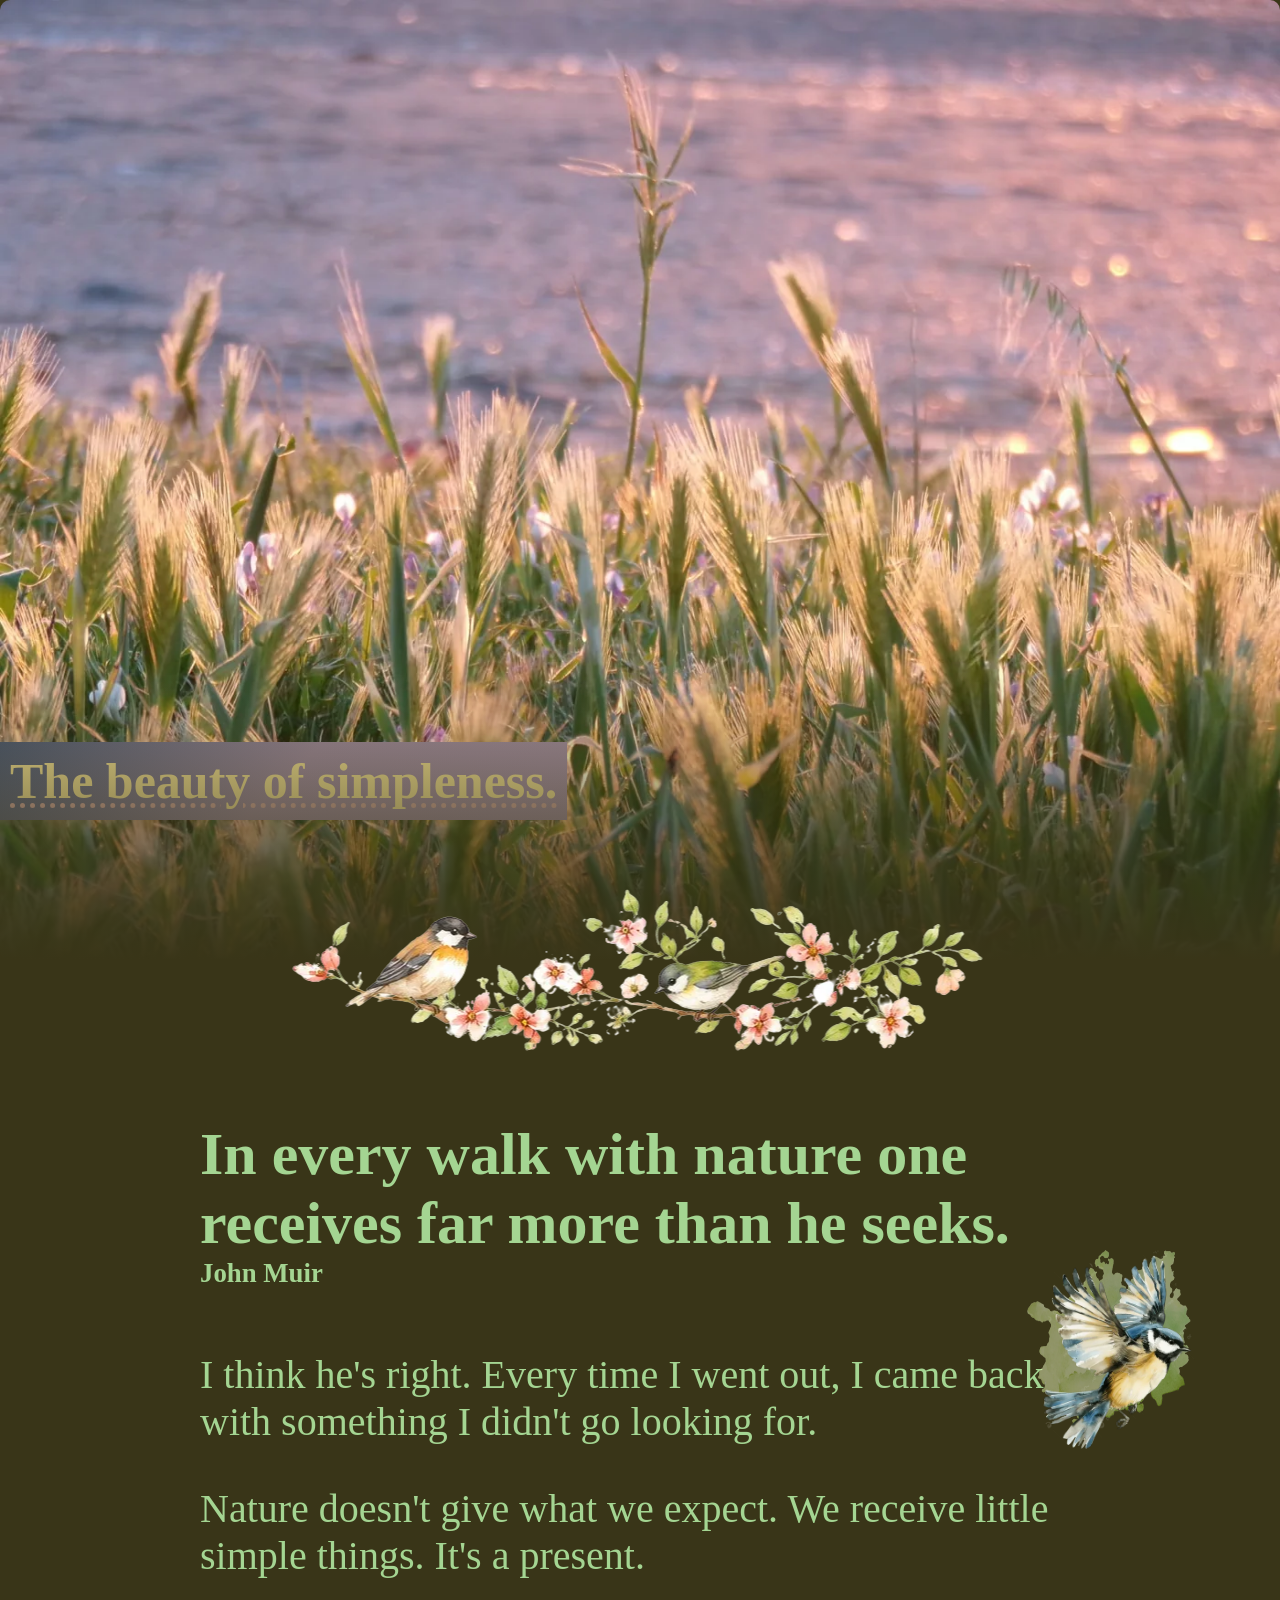
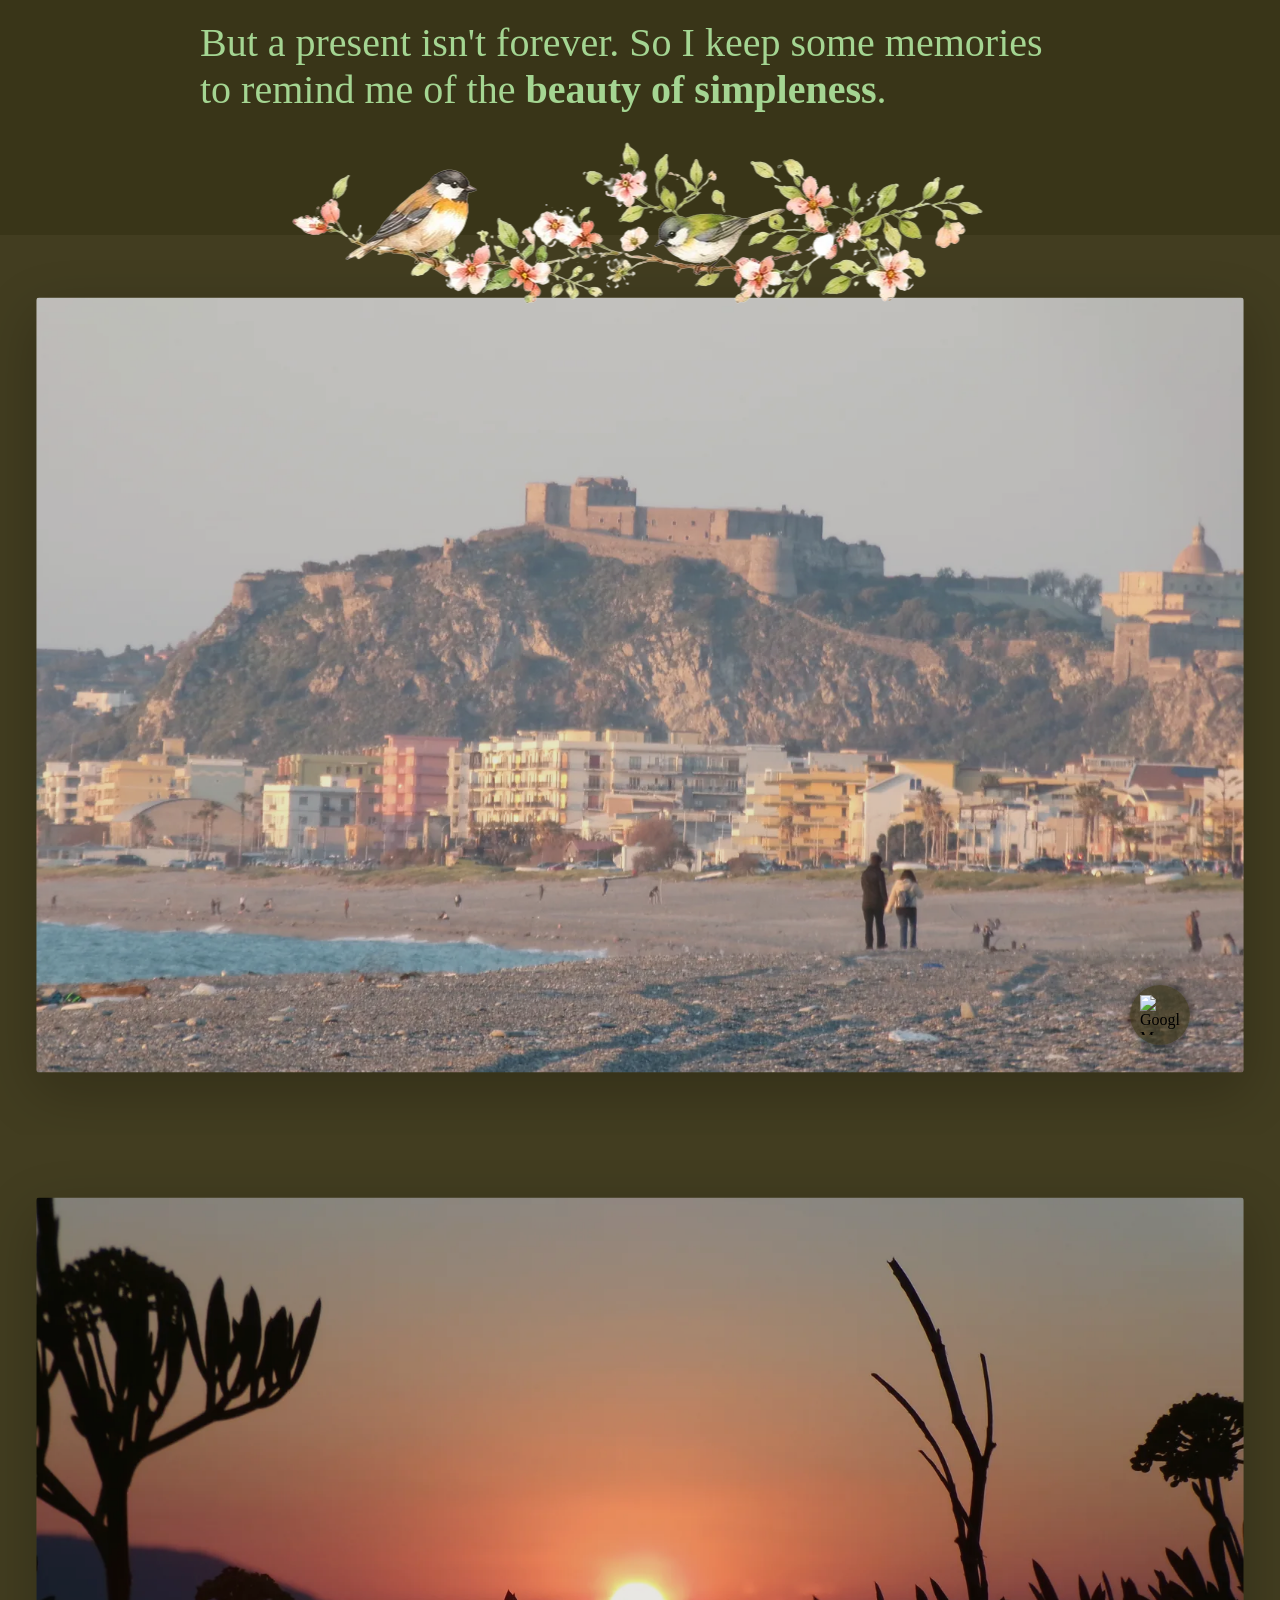
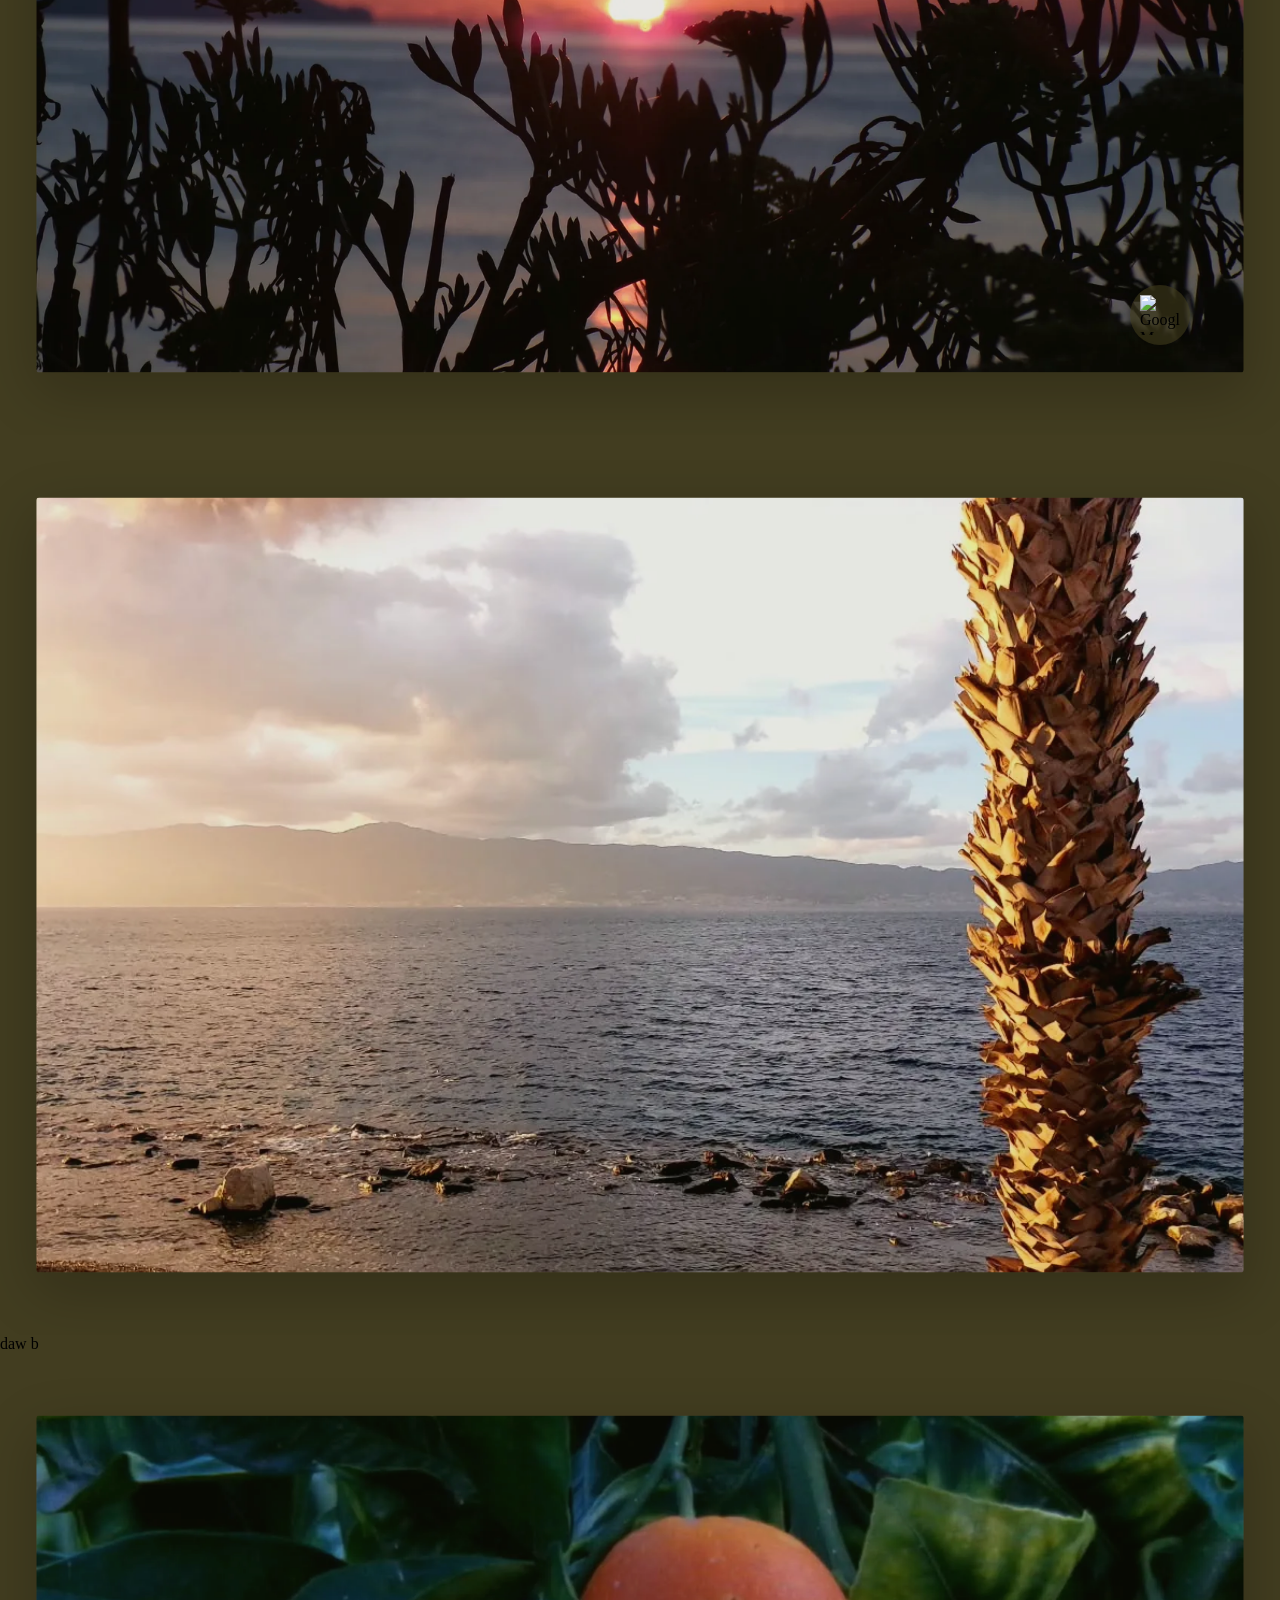
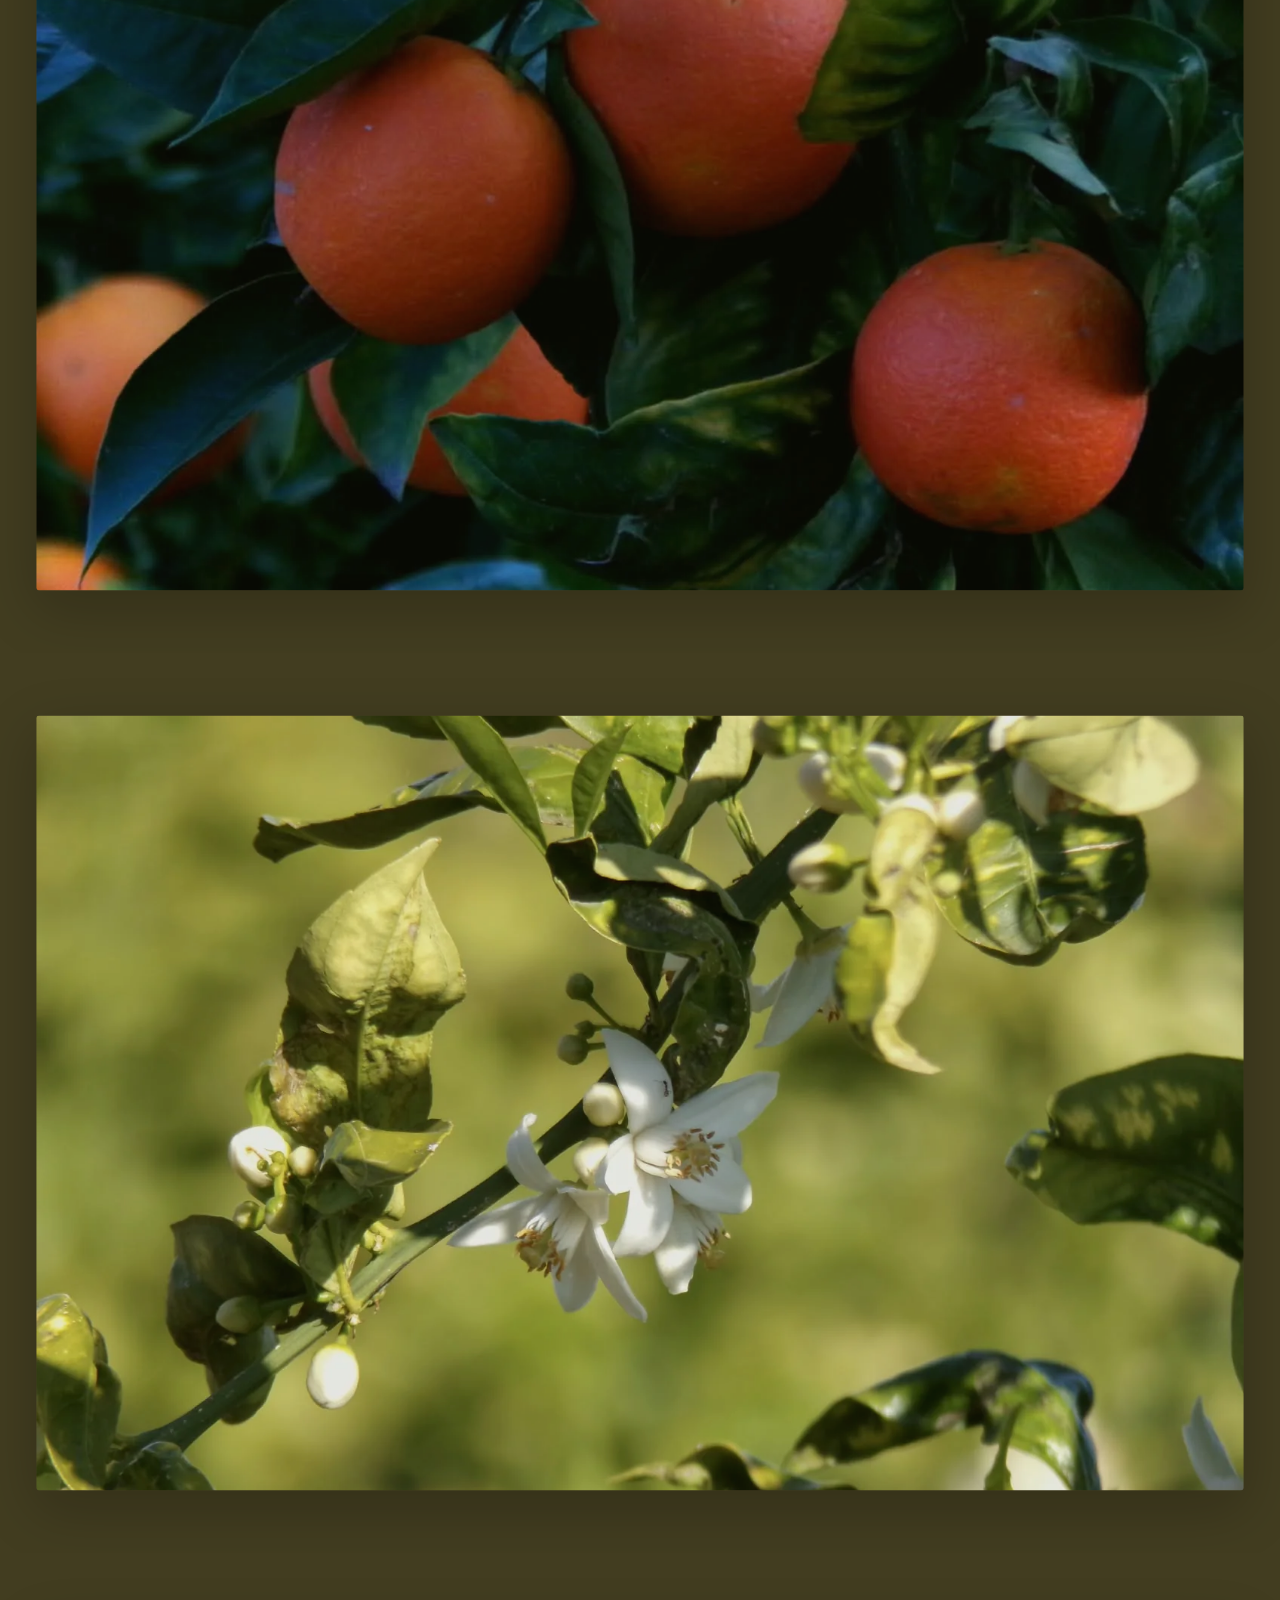
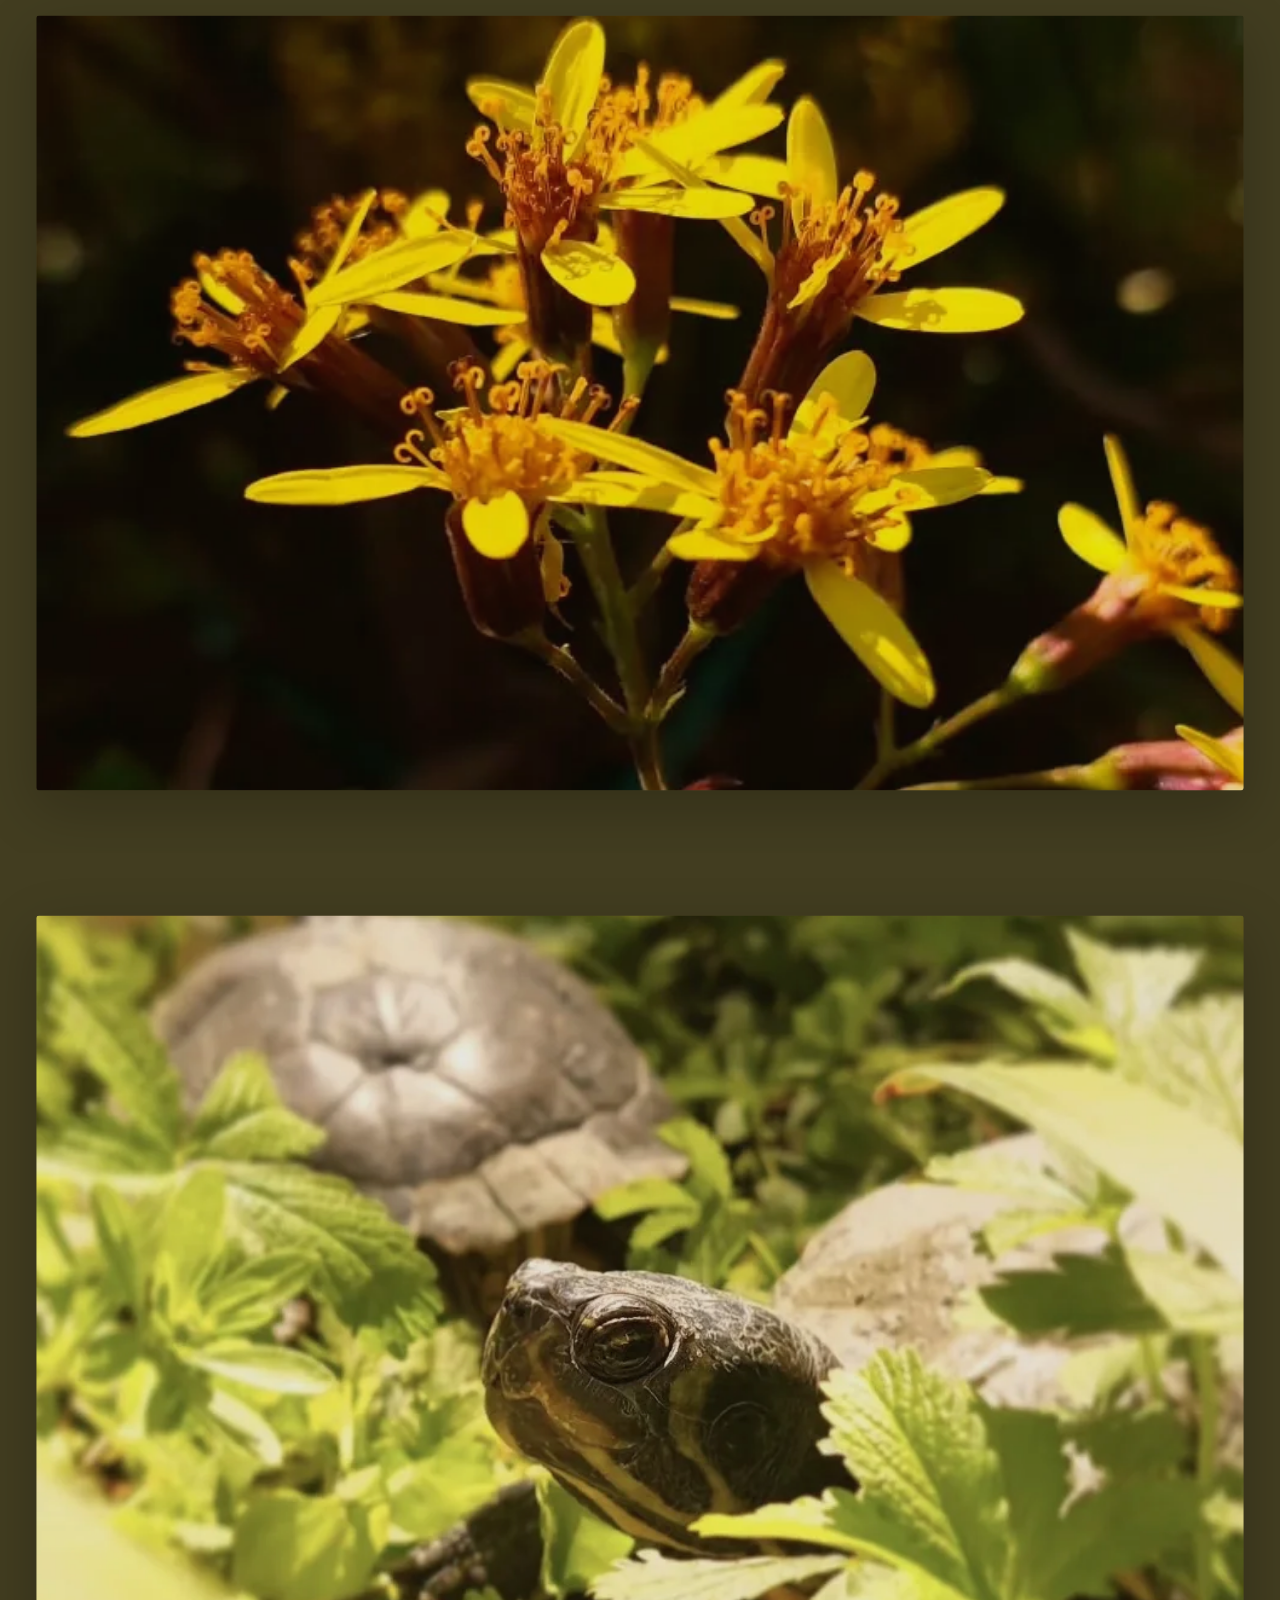
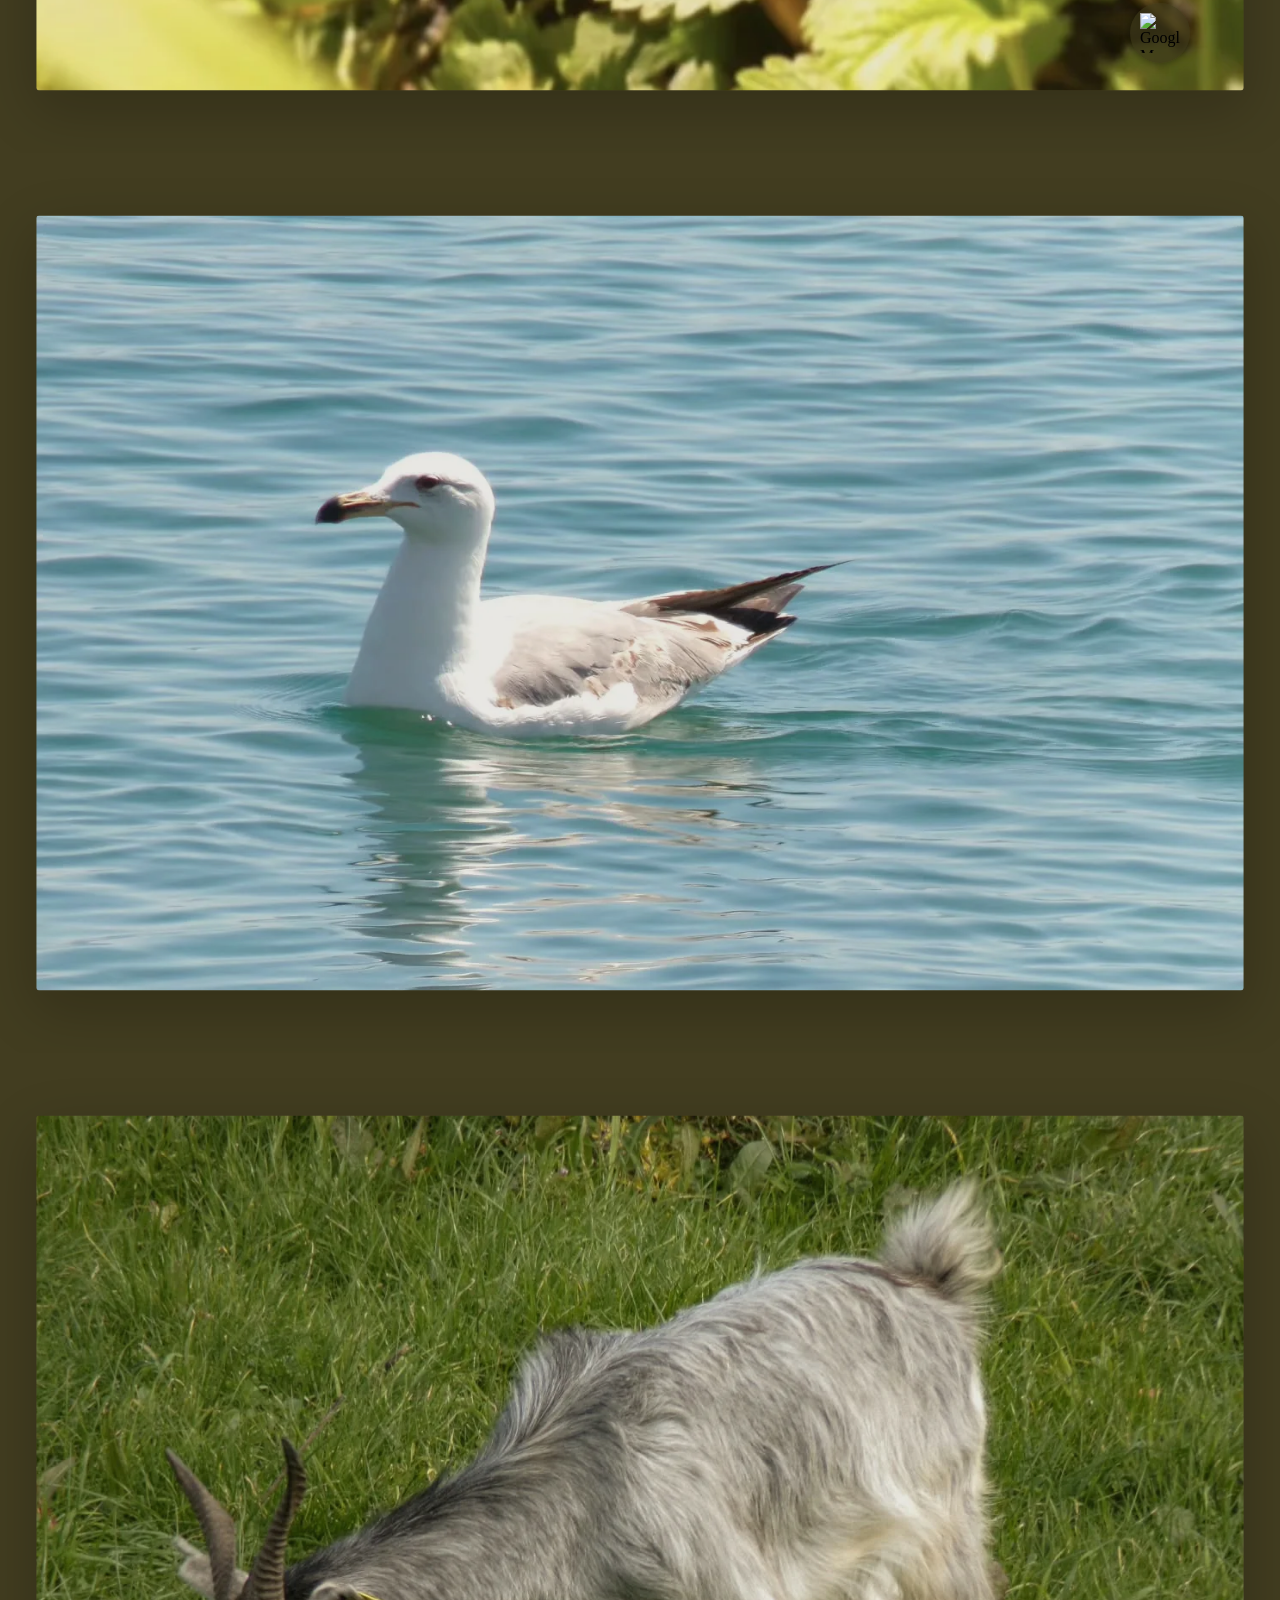
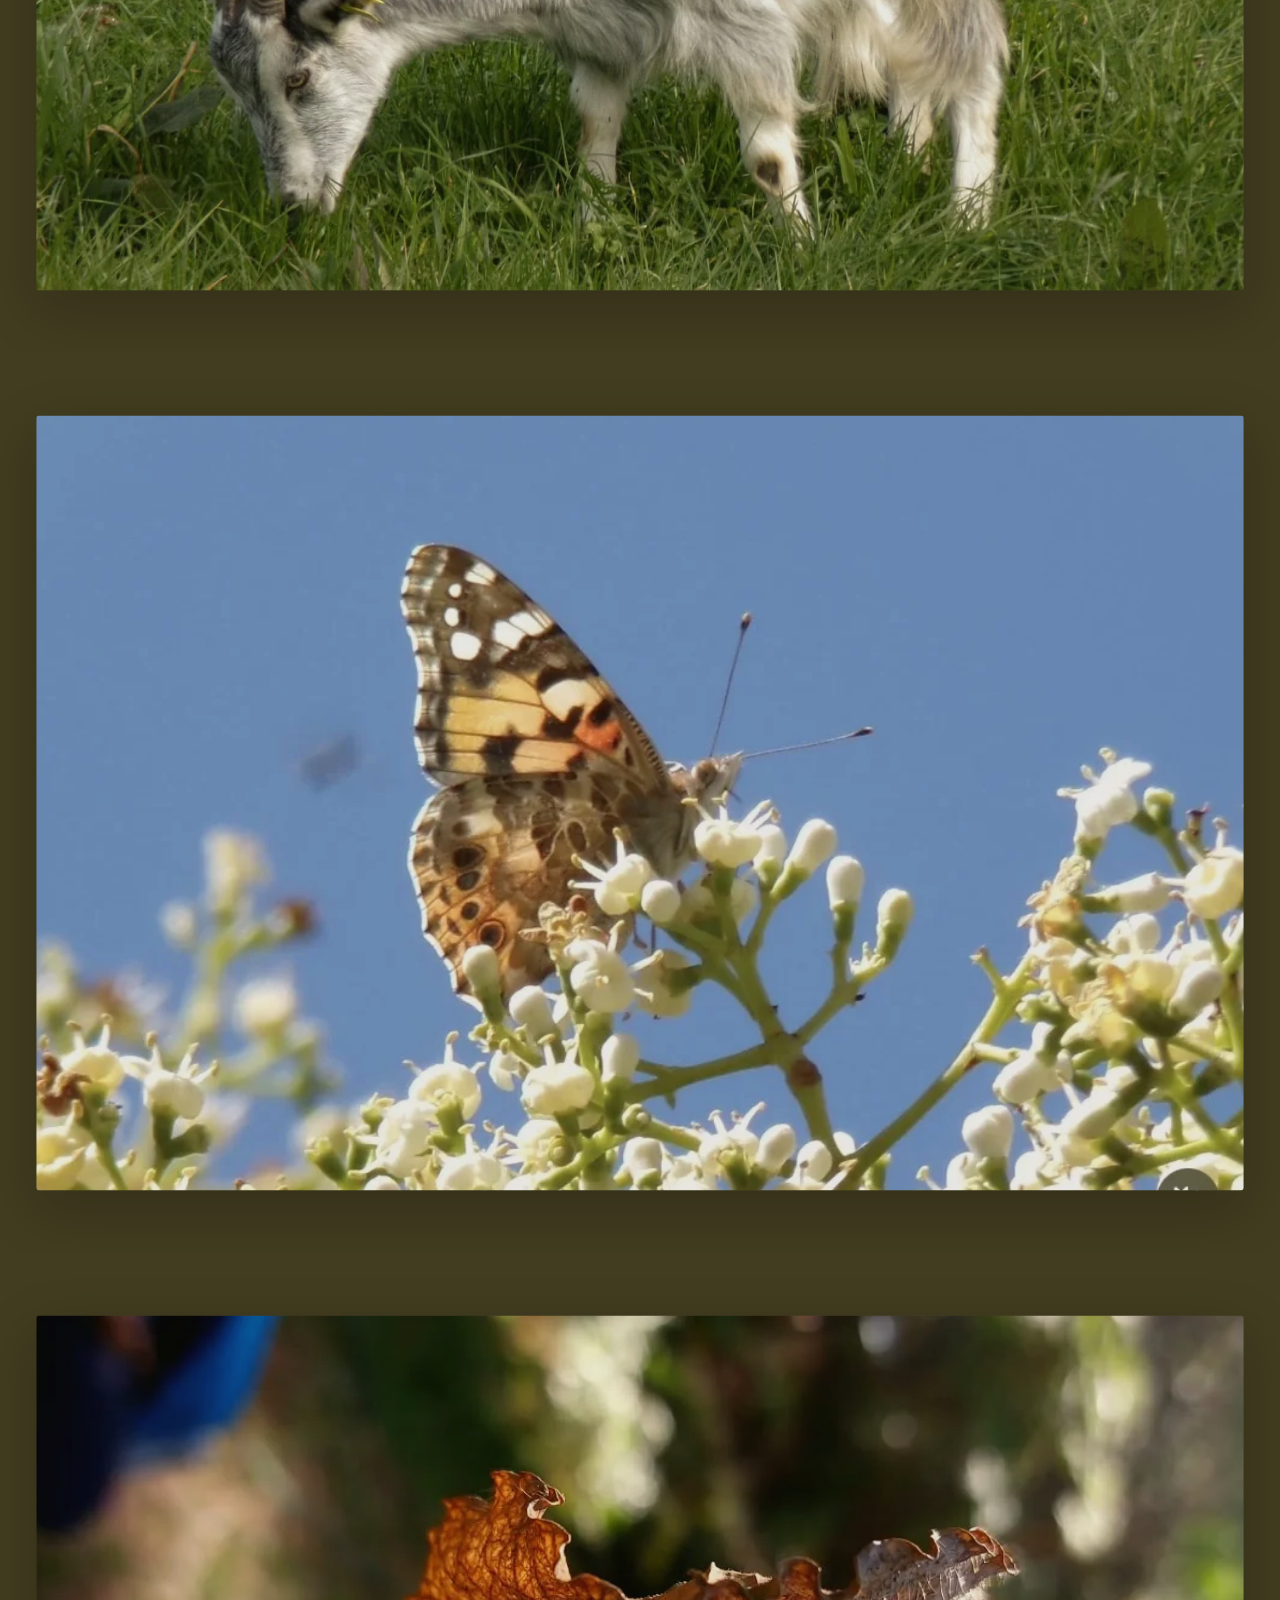
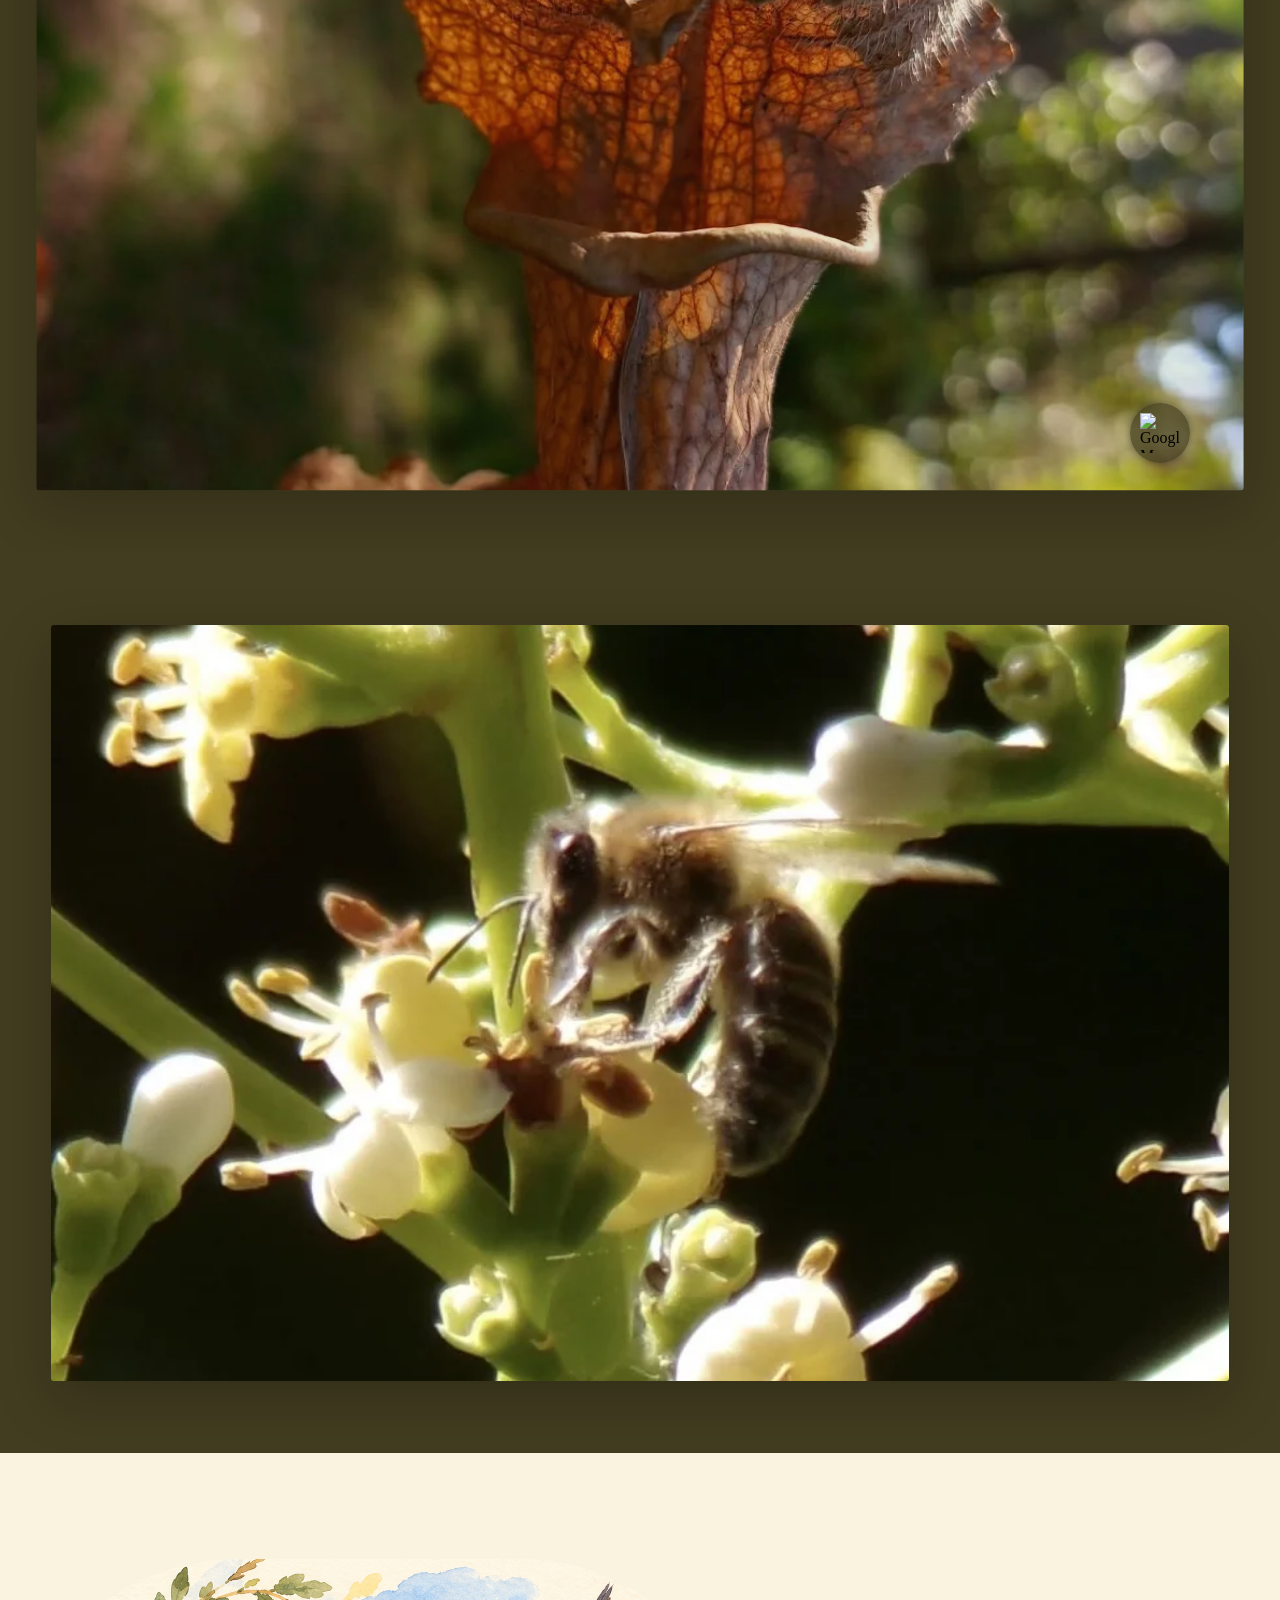
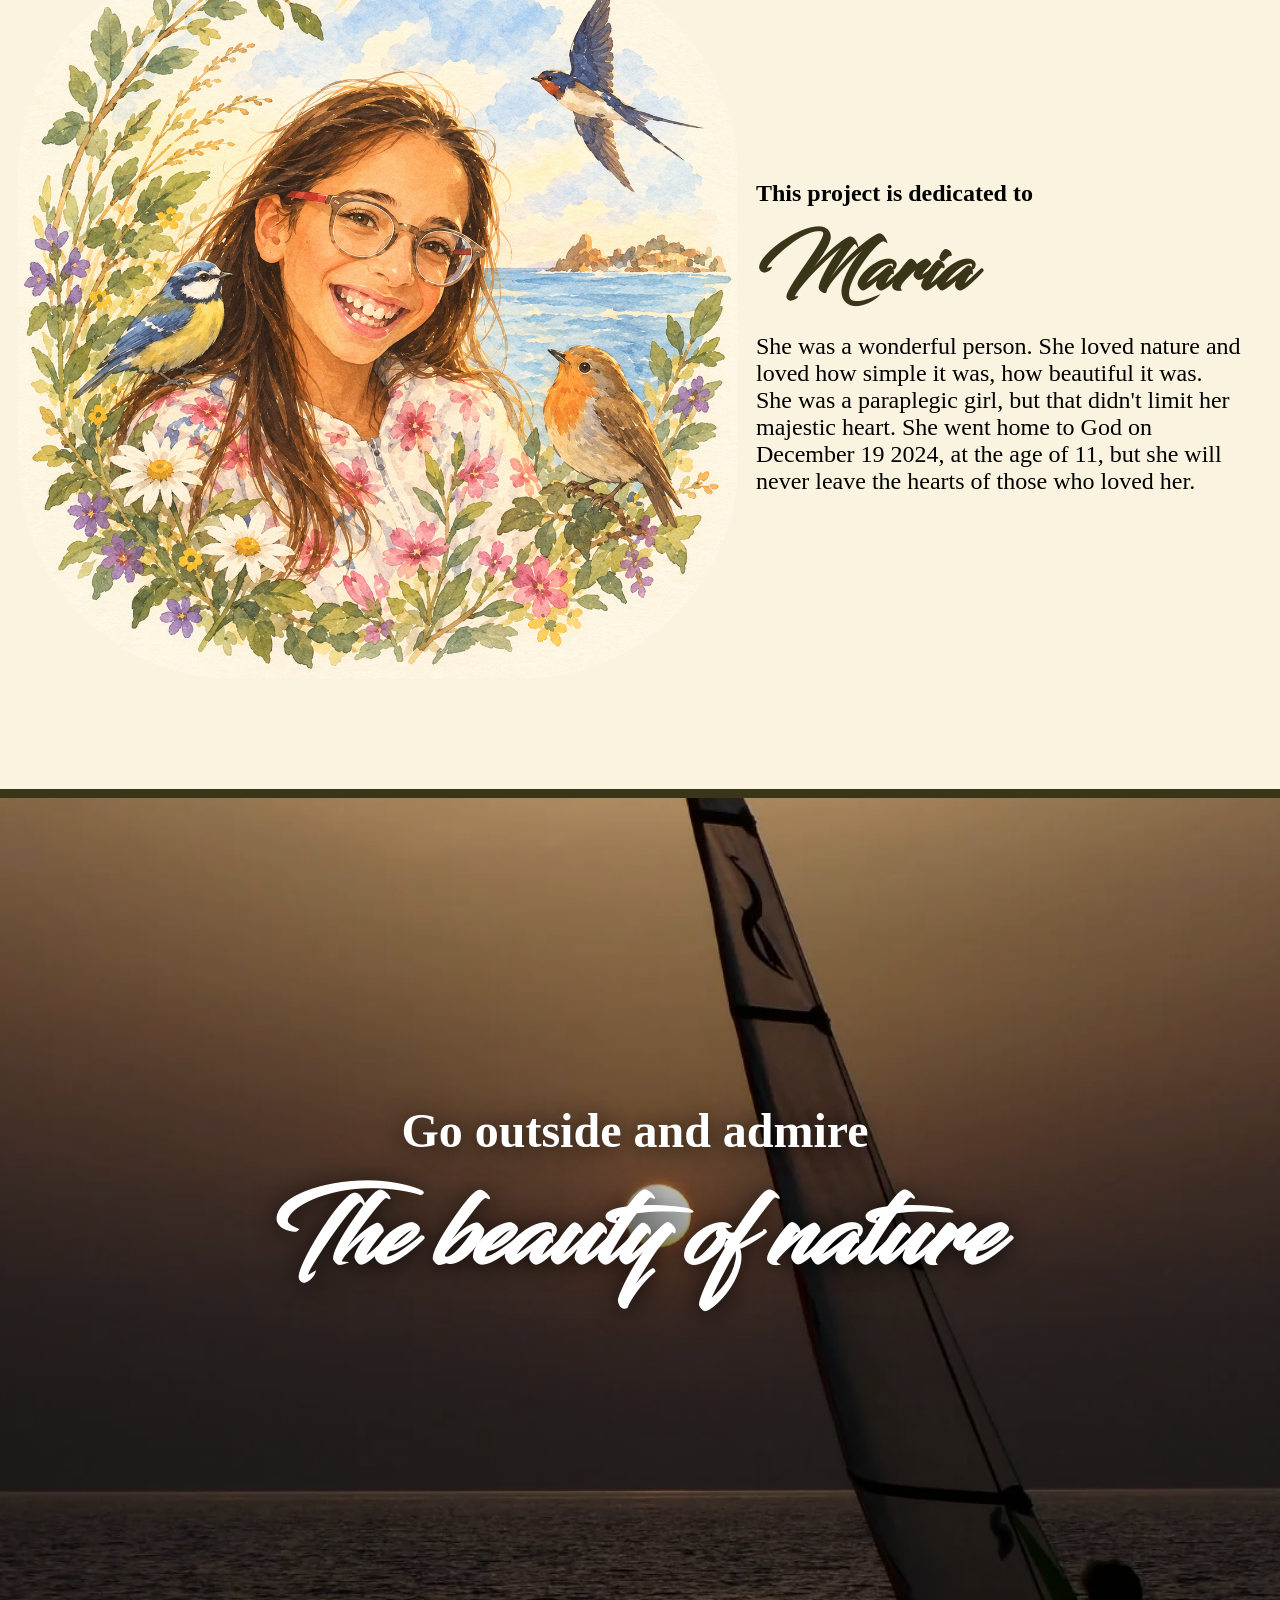
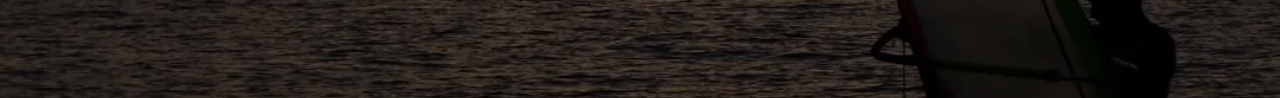
==== commit 6c2b314e: "Really overhauled the Outdoor.html. Modified the Gallery and inserted all the photos Modified the Ac" ====
--- a/Outdoor.html
+++ b/Outdoor.html
@@ -35,25 +35,87 @@
     <img class="divider" src="img/optimized/div1.webp" alt="Divider" style="bottom: -150px;">
   </div>
   <section class="gallery" aria-label="Outdoor photography">
-    <section class="gallery-slide" data-act="Atto I" data-title="Sky and landscape">
-      <img src="img/optimized/boat-on-shore.webp" alt="A boat resting on the shore">
-      <h2 class="slide-heading">Sky's the limit</h2>
+    <section class="gallery-slide" data-act="ACT I" data-title="Before we notice everything, there is the world itself.">
+      <img src="img/optimized/milazzo-beach-capo-panorama.webp" alt="Panorama on Milazzo Beach">
+      <div class="googlemaps" onclick="window.open('https://maps.app.goo.gl/oTX4c2Kb6cnGhPoz6', '_blank')">
+        <img src="https://brandlogo.org/wp-content/uploads/2024/05/Google-Maps-Icon.png" alt="Google Maps">
+      </div>
     </section>
-    <section class="gallery-slide" data-act="Atto I" data-title="Sky and landscape">
-      <img loading="lazy" decoding="async" src="img/optimized/fotografia.webp" alt="Open landscape beneath the sky">
+    <section class="gallery-slide" data-act="ACT I" data-title="Before we notice everything, there is the world itself.">
+      <img loading="lazy" decoding="async" src="img/optimized/sunset-through-silhouetted-plants.webp" alt="Open landscape beneath the sky">
+      <div class="googlemaps" onclick="window.open('https://maps.app.goo.gl/oAbzEWPpC87vDSGb8', '_blank')">
+        <img src="https://brandlogo.org/wp-content/uploads/2024/05/Google-Maps-Icon.png" alt="Google Maps">
+      </div>
     </section>
-    <section class="gallery-slide" data-act="Atto I" data-title="Sky and landscape">
-      <img loading="lazy" decoding="async" src="img/optimized/fotografia2.webp" alt="A view of the landscape">
+    <section class="gallery-slide" data-act="ACT I" data-title="Before we notice everything, there is the world itself.">
+      <img loading="lazy" decoding="async" src="img/optimized/coastal-sunset-with-palm.webp" alt="A view of the landscape">
+    </section> daw b
+
+    <!-- <div class="watercolorbird" style="position: absolute; z-index: 11; top: 200px; left: 200px">
+      <img class="watercolor" src="img/optimized/watercolor1.webp" alt="watercolor stain">
+      <img class="bird" src="img/optimized/bird.webp" alt="bird">
+    </div> -->
+
+    <section class="gallery-slide" data-act="ACT II" data-title="Somewhere beneath all this silence, something is growing.">
+      <img src="img/optimized/oranges-on-tree.webp" alt="Tangerines on a tree">
     </section>
+    <section class="gallery-slide" data-act="ACT II" data-title="Somewhere beneath all this silence, something is growing.">
+      <img loading="lazy" decoding="async" src="img/optimized/citrus-blossoms.webp" alt="Citrus blossoms">
+    </section>
+    <section class="gallery-slide" data-act="ACT II" data-title="Somewhere beneath all this silence, something is growing.">
+      <img loading="lazy" decoding="async" src="img/optimized/yellow-wildflower.webp" alt="Yellow wildflower" style="object-position: center">
+    </section>
+
+    <section class="gallery-slide" data-act="ACT III" data-title="We are not the only ones who call this world home.">
+      <img src="img/optimized/turtle-in-garden.webp" alt="A turtle in a garden">
+      <div class="googlemaps" onclick="window.open('https://maps.app.goo.gl/eDaB6wquFQ1HbqhKA', '_blank')">
+        <img src="https://brandlogo.org/wp-content/uploads/2024/05/Google-Maps-Icon.png" alt="Google Maps">
+      </div>
+    </section>
+    <section class="gallery-slide" data-act="ACT III" data-title="We are not the only ones who call this world home.">
+      <img loading="lazy" decoding="async" src="img/optimized/fotografia2.webp" alt="Seagull on the water">
+    </section>
+    <section class="gallery-slide" data-act="ACT III" data-title="We are not the only ones who call this world home.">
+      <img loading="lazy" decoding="async" src="img/optimized/goat-grazing.webp" alt="Goat grazing">
+    </section>
+
+    <section class="gallery-slide" data-act="ACT IV" data-title="And sometimes, the smallest things ask us to look the closest.">
+      <img src="img/optimized/butterfly-on-flowers.webp" alt="Butterfly on flowers">
+    </section>
+    <section class="gallery-slide" data-act="ACT IV" data-title="And sometimes, the smallest things ask us to look the closest.">
+      <img loading="lazy" decoding="async" src="img/optimized/orange-butterfly-on-leaf.webp" alt="Detail of leaf">
+      <div class="googlemaps" onclick="window.open('https://maps.app.goo.gl/eDaB6wquFQ1HbqhKA', '_blank')">
+        <img src="https://brandlogo.org/wp-content/uploads/2024/05/Google-Maps-Icon.png" alt="Google Maps">
+      </div>
+    </section>
+    <section class="gallery-slide" data-act="ACT IV" data-title="And sometimes, the smallest things ask us to look the closest.">
+      <img loading="lazy" decoding="async" src="img/optimized/bee-on-blossoms.webp" alt="Bee on blossoms">
+    </section>
+
   </section>
   <div class="gallery-caption" aria-live="polite" aria-atomic="true">
     <p class="caption-act">Atto I</p>
     <h2 class="caption-title">Sky and landscape</h2>
-    <p class="caption-index" aria-label="Photo 1 of 3"><span>01</span><span aria-hidden="true"> / </span><span>03</span></p>
+    <p class="caption-index" aria-label="Photo 1 of 12"><span>01</span><span aria-hidden="true"> / </span><span>12</span></p>
   </div>
-<script>
-  const gallery = document.querySelector(".gallery");
-  const caption = document.querySelector(".gallery-caption");
+  <div class="tribute">
+    <div>
+      <img src="img/maria.png" alt="">
+    </div>
+    <div class="tribute-text">
+      <h6>This project is dedicated to</h6>
+      <h4>Maria</h4>
+      <p>She was a wonderful person. She loved nature and loved how simple it was, how beautiful it was. She was a paraplegic girl, but that didn't limit her majestic heart. She went home to God on December 19 2024, at the age of 11, but she will never leave the hearts of those who loved her.</p>
+    </div>
+  </div>
+  <div class="pre-end">
+    <img class="pre-end-photo" src="img/optimized/coastal-sunset-with-palm.webp" alt="" aria-hidden="true">
+    <h2 style="margin-bottom: -30px">Go outside and admire</h2>
+    <h2 style="font-family: 'Blacksword'; font-size: 3em">The beauty of nature</h2>
+  </div>
+  <script>
+    const gallery = document.querySelector(".gallery");
+    const caption = document.querySelector(".gallery-caption");
   const actLabel = caption.querySelector(".caption-act");
   const titleLabel = caption.querySelector(".caption-title");
   const indexLabel = caption.querySelector(".caption-index");
@@ -80,6 +142,43 @@
   }, { threshold: [0.5, 0.75, 1] });
 
   slides.forEach((slide) => slideObserver.observe(slide));
+
+  // FOTO PRE-END: aggiungi, rimuovi o riordina qui i percorsi delle immagini.
+  // Le foto della KODAK selezionate sono nella cartella img/optimized.
+  const preEndPhotoList = [
+    "img/optimized/coastal-sunset-with-palm.webp",
+    "img/optimized/kodak-sunset-silhouette.webp",
+    "img/optimized/milazzo-beach-capo-panorama.webp",
+    "img/optimized/sunset-through-silhouetted-plants.webp",
+    "img/optimized/sunset-with-tree.webp",
+    "img/optimized/windsurfer-at-sunset.webp",
+    "img/optimized/kodak-fortress.webp",
+    "img/optimized/moon-in-night-sky.webp",
+    "img/optimized/kodak-sunset-through-plants.webp",
+    "img/optimized/seagull-on-water.webp",
+    "img/optimized/kodak-coastal-fortress.webp",
+    "img/optimized/boat-on-shore2.webp",
+    "img/optimized/kodak-sunset-branches.webp",
+    "img/optimized/kodak-fireworks.webp",
+    "img/optimized/orange-butterfly-on-leaf.webp",
+    "img/optimized/yellow-wildflower.webp",
+    "img/optimized/wheat.webp",
+    "img/optimized/purple-wildflowers.webp",
+    "img/optimized/turtle-in-garden.webp",
+    "img/optimized/white-daisy.webp",
+    "img/optimized/seagulls-in-flight.webp",
+    "img/optimized/fishing-boat.webp",
+    "img/optimized/lemons-on-tree.webp"
+  ];
+  const preEndPhoto = document.querySelector(".pre-end-photo");
+  preEndPhoto.src = preEndPhotoList[0];
+  // Precarica le foto per evitare vuoti tra un taglio e il successivo.
+  preEndPhotoList.forEach((src) => { const image = new Image(); image.src = src; });
+  let preEndPhotoIndex = 0;
+  window.setInterval(() => {
+    preEndPhotoIndex = (preEndPhotoIndex + 1) % preEndPhotoList.length;
+    preEndPhoto.src = preEndPhotoList[preEndPhotoIndex];
+  }, 750);
 </script>
 </body>
 </html>
--- a/css/outdoor.css
+++ b/css/outdoor.css
@@ -3,10 +3,12 @@
 }
 body{
   background-color: #393518;
-  color: #f4efdb;
   margin: 0;
-  font-family: Georgia, "Times New Roman", serif;
-  line-height: 1.5;
+}
+
+@font-face {
+  font-family: 'Blacksword';
+  src: url('../font/Blacksword.otf');
 }
 
 .header {
@@ -15,7 +17,7 @@
   justify-content: flex-end;
   background: url(../img/optimized/wheat.webp);
   padding: 10px 0 140px 0;
-  margin-bottom: clamp(5rem, 12vh, 9rem);
+  margin-bottom: 150px;
   border-radius: 10px;
   height: 90svh;
   background-size: cover;
@@ -34,11 +36,8 @@
   pointer-events: none;
 }
 h1 {
-  max-width: min(82vw, 18ch);
-  font-size: clamp(2.6rem, 6vw, 5rem);
-  line-height: 1.05;
-  text-wrap: balance;
-  margin: 0 0 0 clamp(1rem, 6vw, 6rem);
+  font-size: 50px;
+  margin-bottom: 0;
   color: #efdd90;
   text-decoration: underline dotted #d2a79b 5px;
   text-underline-offset: 5px;
@@ -86,12 +85,8 @@
 .landing{
   position: relative;
   color: #a4d592;
-  box-sizing: border-box;
-  max-width: 78rem;
-  margin-inline: auto;
-  font-size: clamp(1.2rem, 2.1vw, 1.75rem);
-  line-height: 1.55;
-  padding: 10px clamp(1.25rem, 8vw, 8rem);
+  font-size: 2.5em;
+  padding: 10px 200px;
   background: #393518;
   z-index: 10;
 }
@@ -112,6 +107,37 @@
   scroll-snap-stop: always;
   overflow: hidden;
   background: #423d20;
+}
+.googlemaps{
+  height: 40px;
+  width: 40px;
+  padding: 10px;
+  background: rgb(57 53 24 / 0.67);
+  position: absolute;
+  display: flex;
+  justify-content: center;
+  align-items: center;
+  border-radius: 50%;
+  bottom: 10svh;
+  right: 10svh;
+  box-shadow: 0 0 10px rgba(0, 0, 0, 0.5);
+}
+.googlemaps img{
+  height: 40px;
+  width: 40px;
+  object-fit: cover;
+  object-position: center;
+}
+.googlemaps:hover{
+  animation: hover 1s forwards;
+}
+@keyframes hover {
+  from {
+    background: rgb(57 53 24 / 0.67);
+  }
+  to {
+    background: rgb(57 53 24 / 1);
+  }
 }
 .gallery-slide > img {
   display: block;
@@ -203,6 +229,7 @@
     font-size: 0.8rem;
   }
 }
+
 @media (prefers-reduced-motion: reduce) {
   .gallery-caption,
   .gallery-slide > img {
@@ -215,40 +242,6 @@
 }
 
 @media (max-width: 680px) {
-  .header {
-    min-height: 78svh;
-    height: auto;
-    padding-bottom: 6rem;
-    margin-bottom: 5rem;
-    background-position: 58% center;
-  }
-  h1 {
-    max-width: calc(100% - 2rem);
-    margin-left: 1rem;
-    font-size: clamp(2.35rem, 12vw, 4rem);
-  }
-  .landing {
-    padding-inline: 1.25rem;
-    font-size: 1.2rem;
-  }
-  .landing > h2 {
-    font-size: clamp(1.55rem, 7vw, 2.2rem);
-    line-height: 1.2;
-  }
-  .landing > h6 {
-    font-size: 0.9rem;
-  }
-  .component {
-    position: relative;
-    top: auto;
-    right: auto;
-    width: fit-content;
-    margin: 1.5rem auto;
-  }
-  .watercolorbird {
-    width: 150px;
-    height: 150px;
-  }
   .gallery {
     margin-top: 4rem;
   }
@@ -257,3 +250,77 @@
     left: 1.5rem;
   }
 }
+
+.tribute{
+  display: flex;
+  justify-content: center;
+  align-items: center;
+  height: 100svh;
+  scroll-snap-align: start;
+  scroll-snap-stop: always;
+  background: #faf3e0;
+  padding: 2svh;
+}
+.tribute img{
+  aspect-ratio: 1/1;
+  height: 80svh;
+  border-radius: 30%;
+}
+.tribute-text h6{
+  font-size: 1.5rem;
+  margin-bottom: 0;
+}
+.tribute-text h4{
+  font-size: 4.5em;
+  margin-top: 5px;
+  margin-bottom: 0;
+  font-family: 'Blacksword';
+  color: #393518;
+}
+.tribute-text p{
+  font-size: 1.5rem;
+  margin-top: 5px;
+}
+.tribute-text{
+  padding: 2svh;
+}
+.pre-end {
+  position: relative;
+  isolation: isolate;
+  overflow: hidden;
+  display: flex;
+  justify-content: center;
+  align-items: center;
+  scroll-snap-align: start;
+  scroll-snap-stop: always;
+  color: white;
+  font-size: 2em;
+  height: 100svh;
+  text-align: center;
+  margin-top: 1svh;
+  flex-direction: column;
+}
+.pre-end h1,
+.pre-end h2 { position: relative; z-index: 2; padding: 1rem; text-shadow: 0 2px 24px rgb(0 0 0 / 75%); }
+.pre-end-photo {
+  position: absolute;
+  z-index: 0;
+  inset: 0;
+  width: 100%;
+  height: 100%;
+  object-fit: cover;
+  opacity: 1;
+  transform: scale(1.035);
+}
+.pre-end::after {
+  content: "";
+  position: absolute;
+  z-index: 1;
+  inset: 0;
+  background: linear-gradient(0deg, rgb(0 0 0 / 42%), rgb(0 0 0 / 12%));
+  pointer-events: none;
+}
+@media (prefers-reduced-motion: reduce) {
+  .pre-end-photo { transform: none; }
+}
+
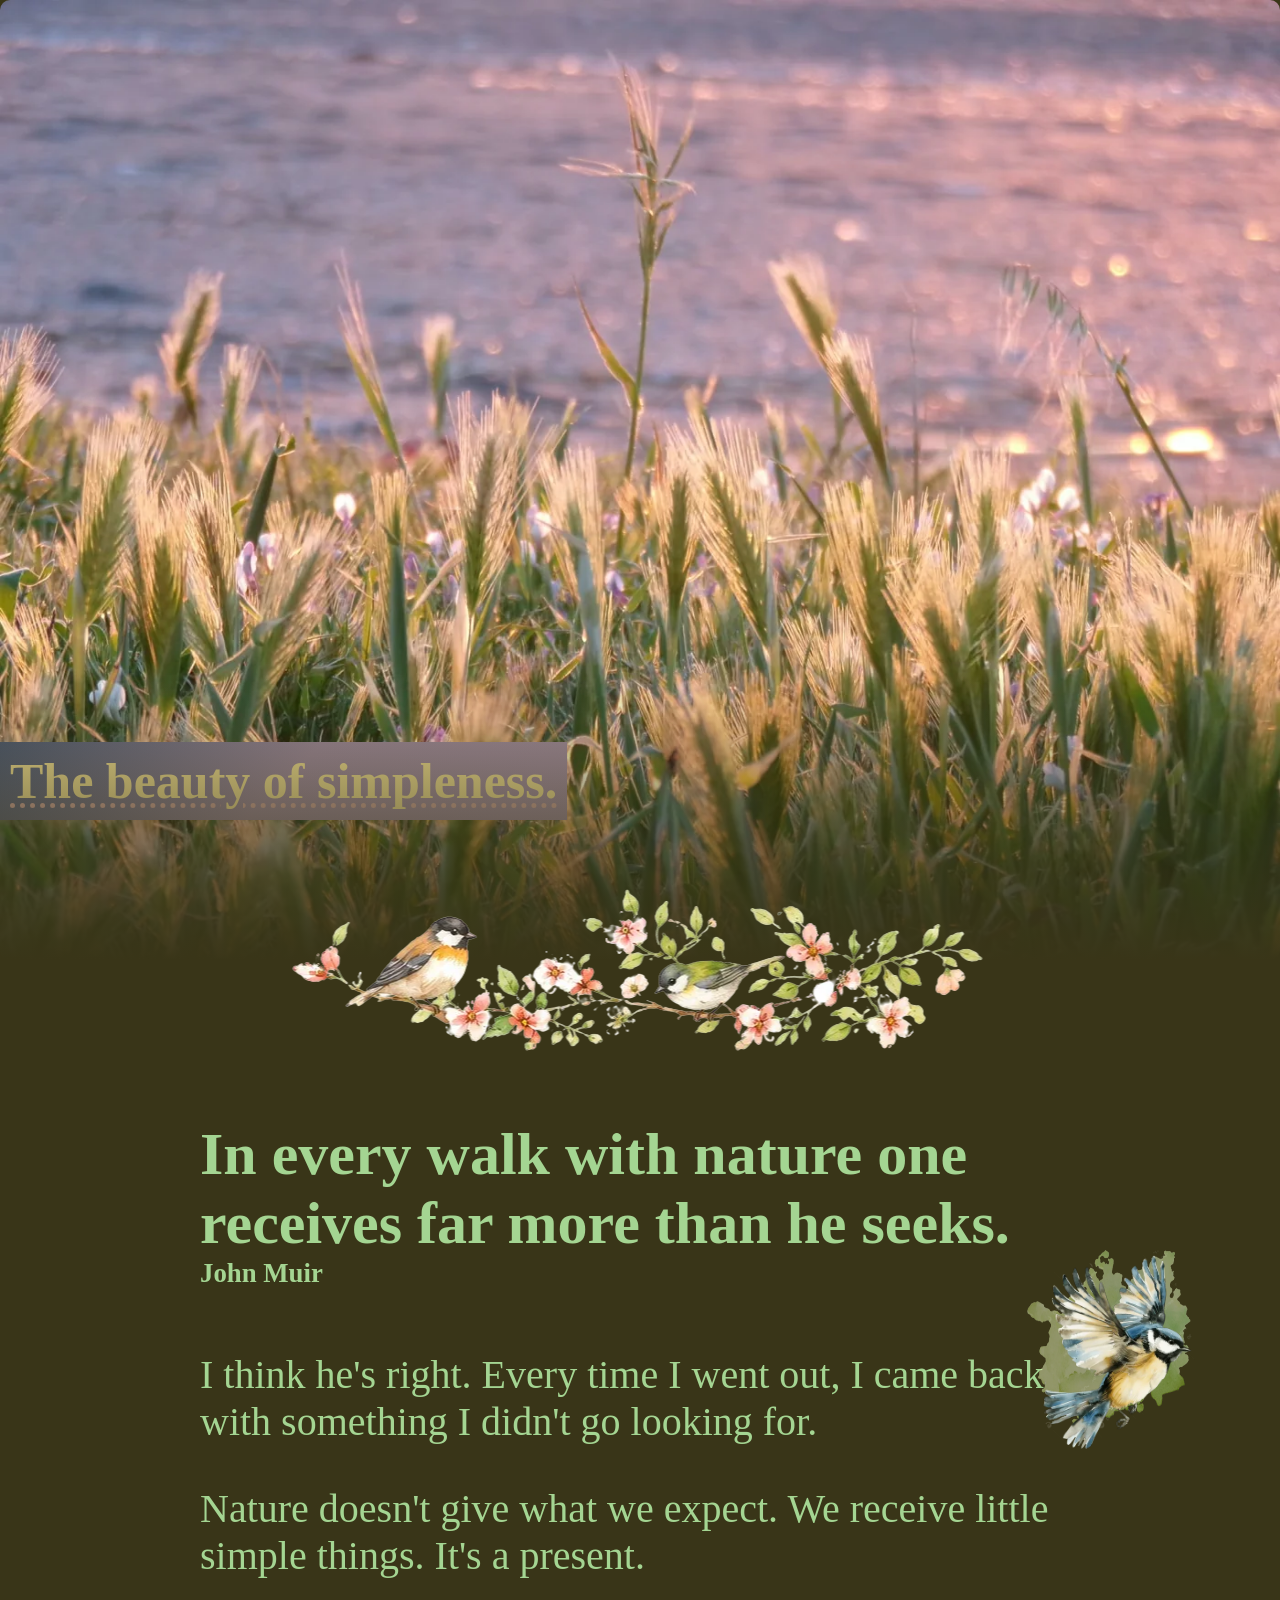
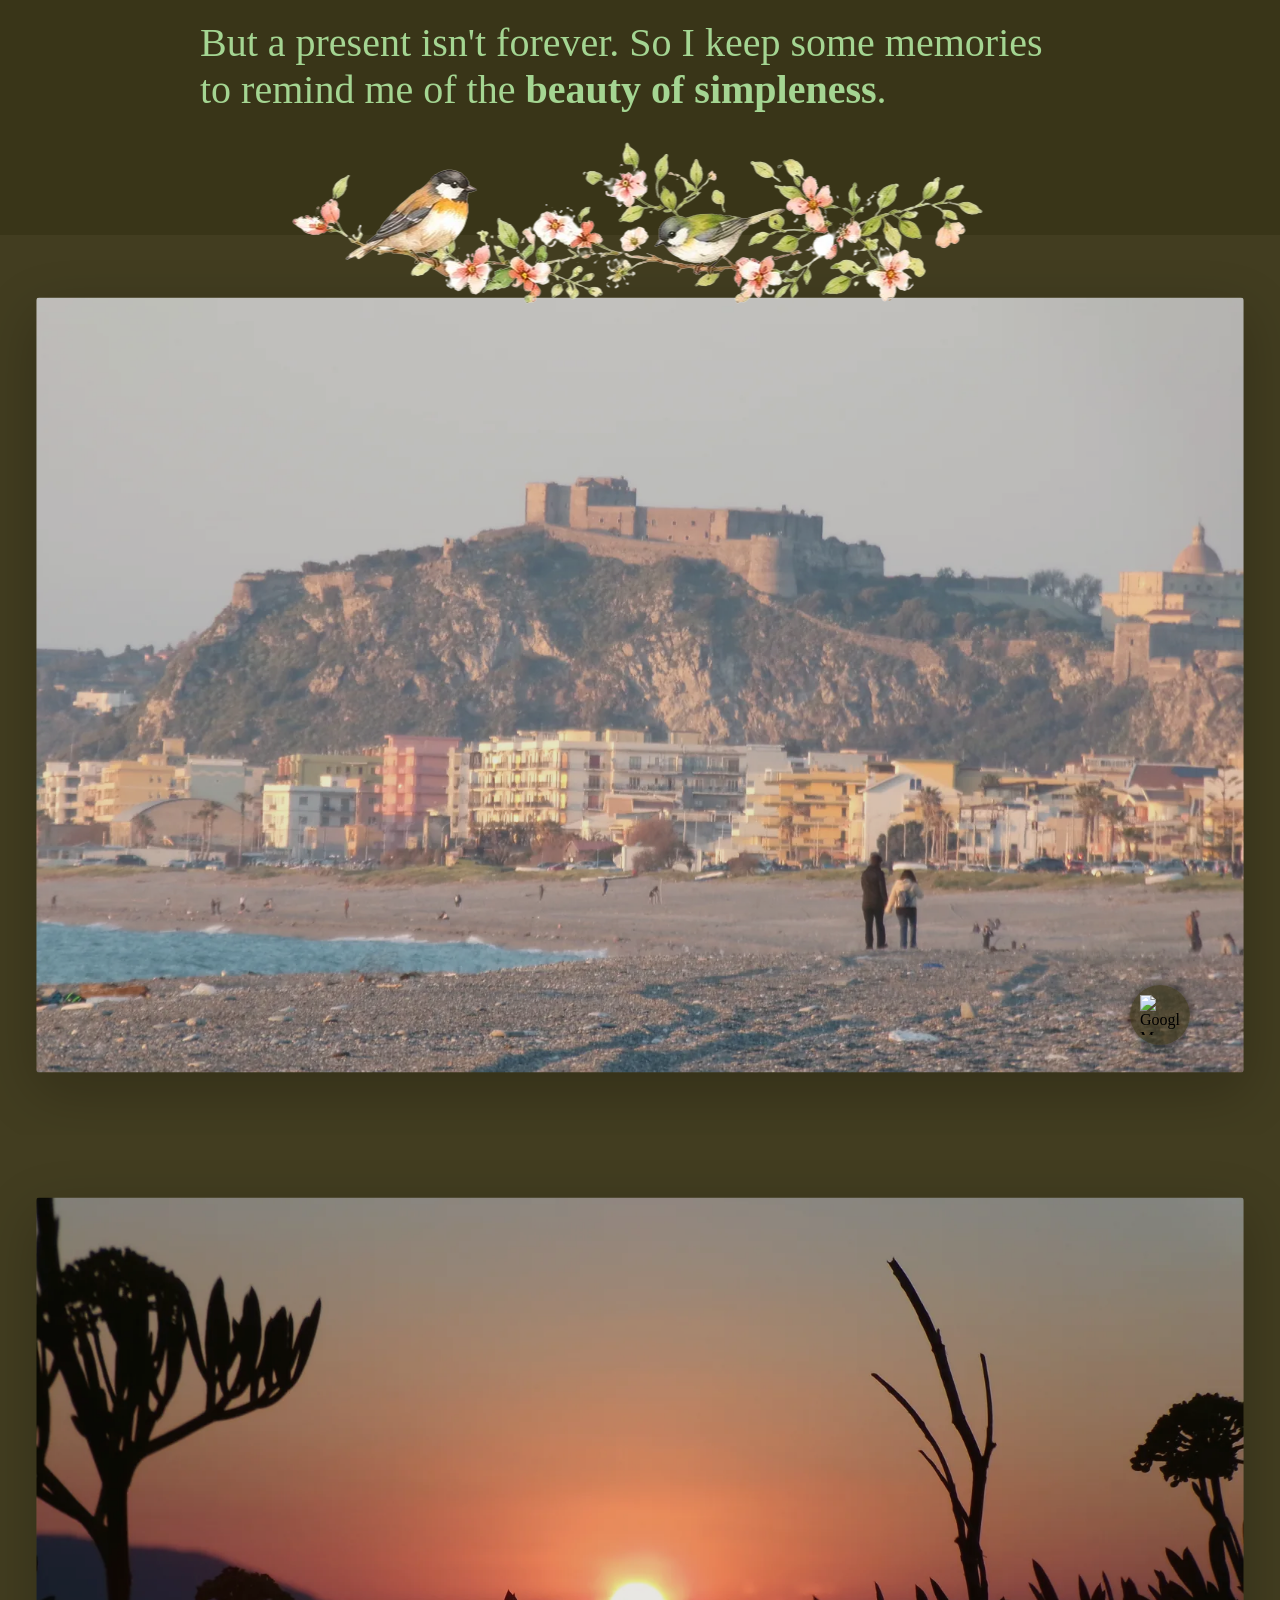
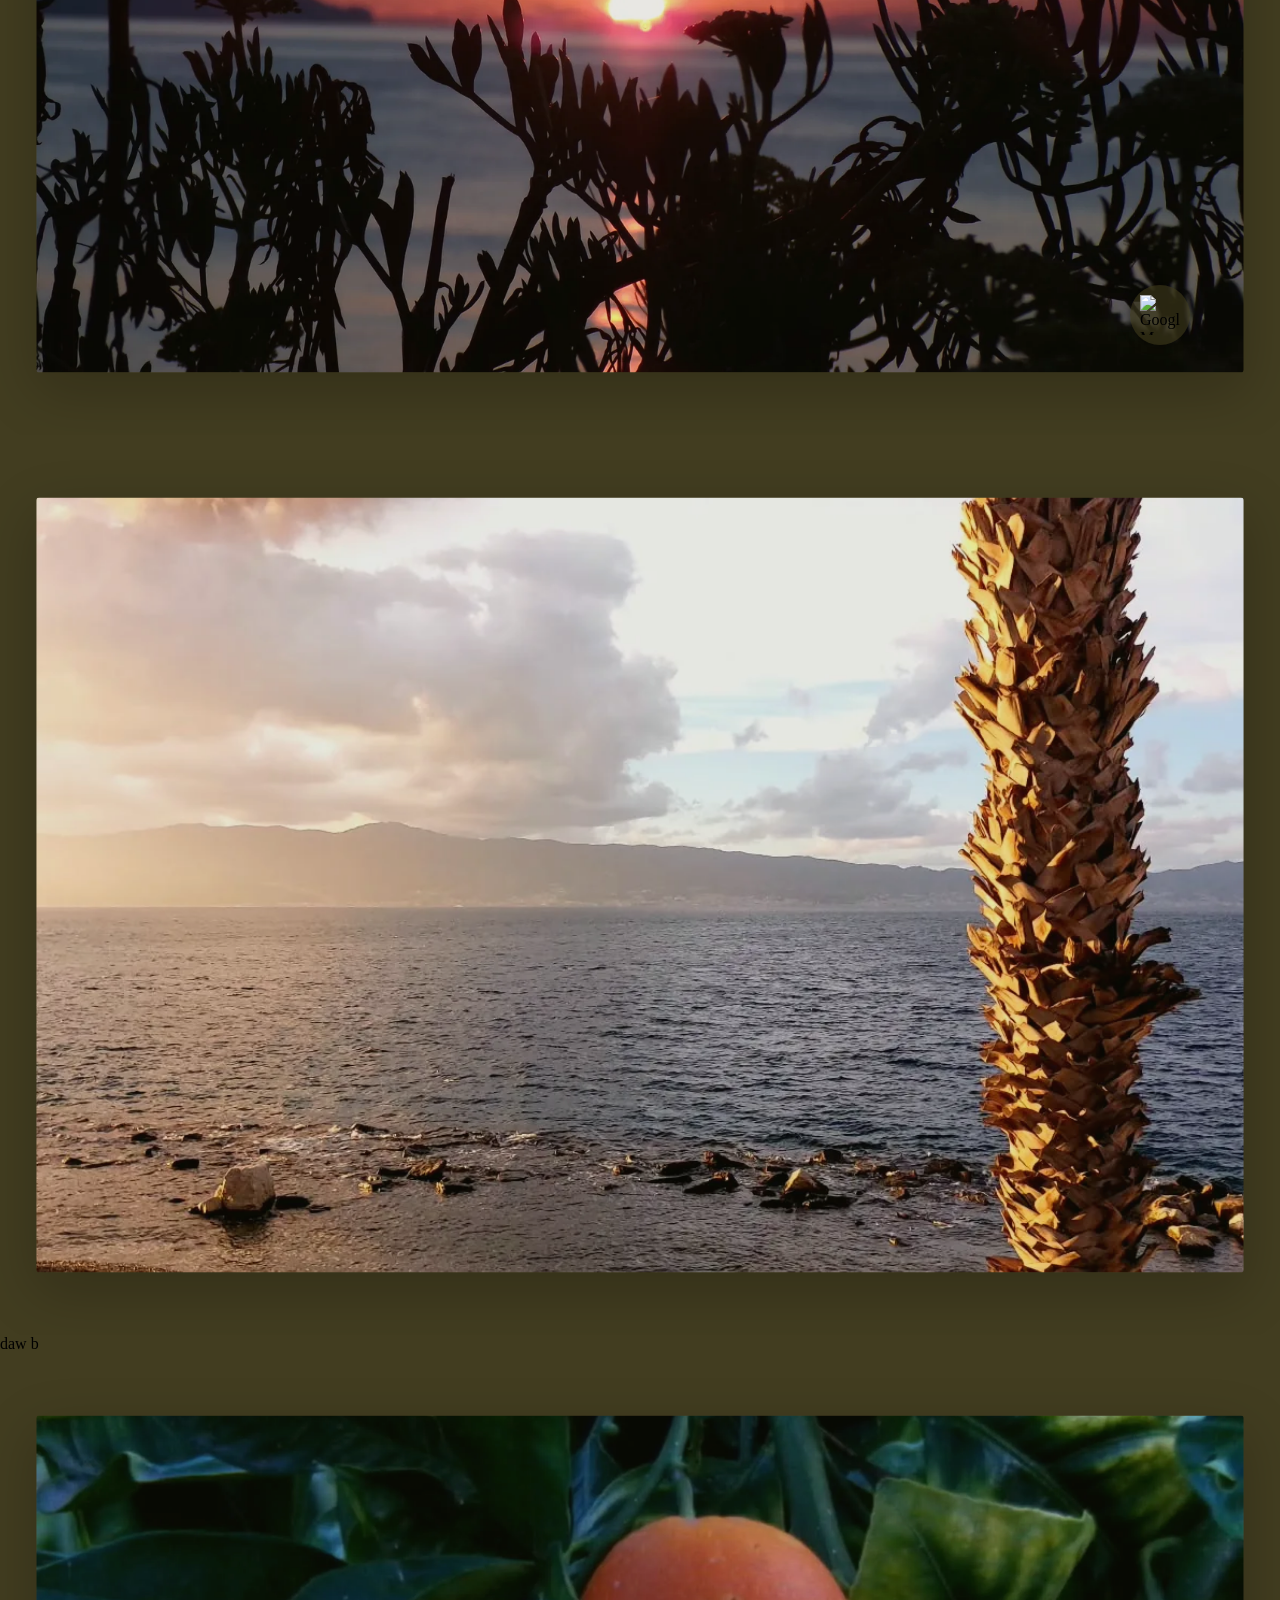
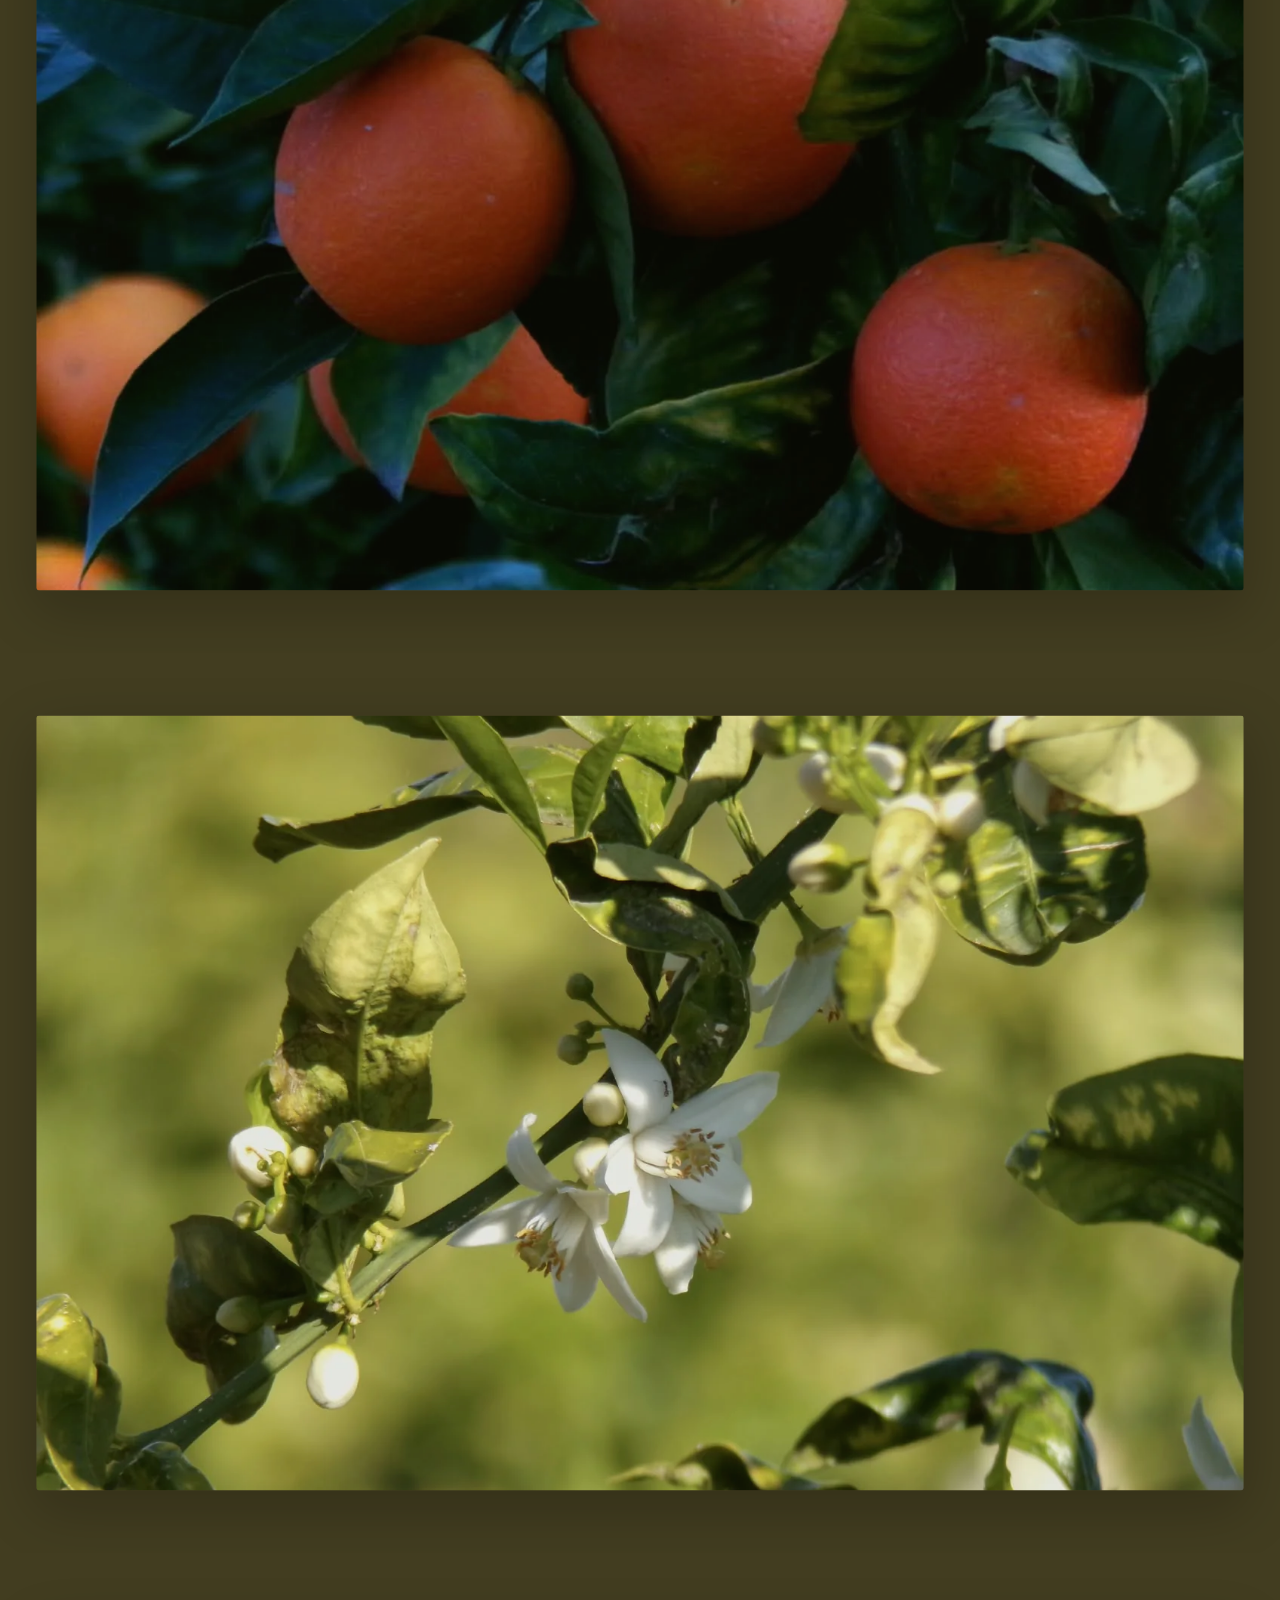
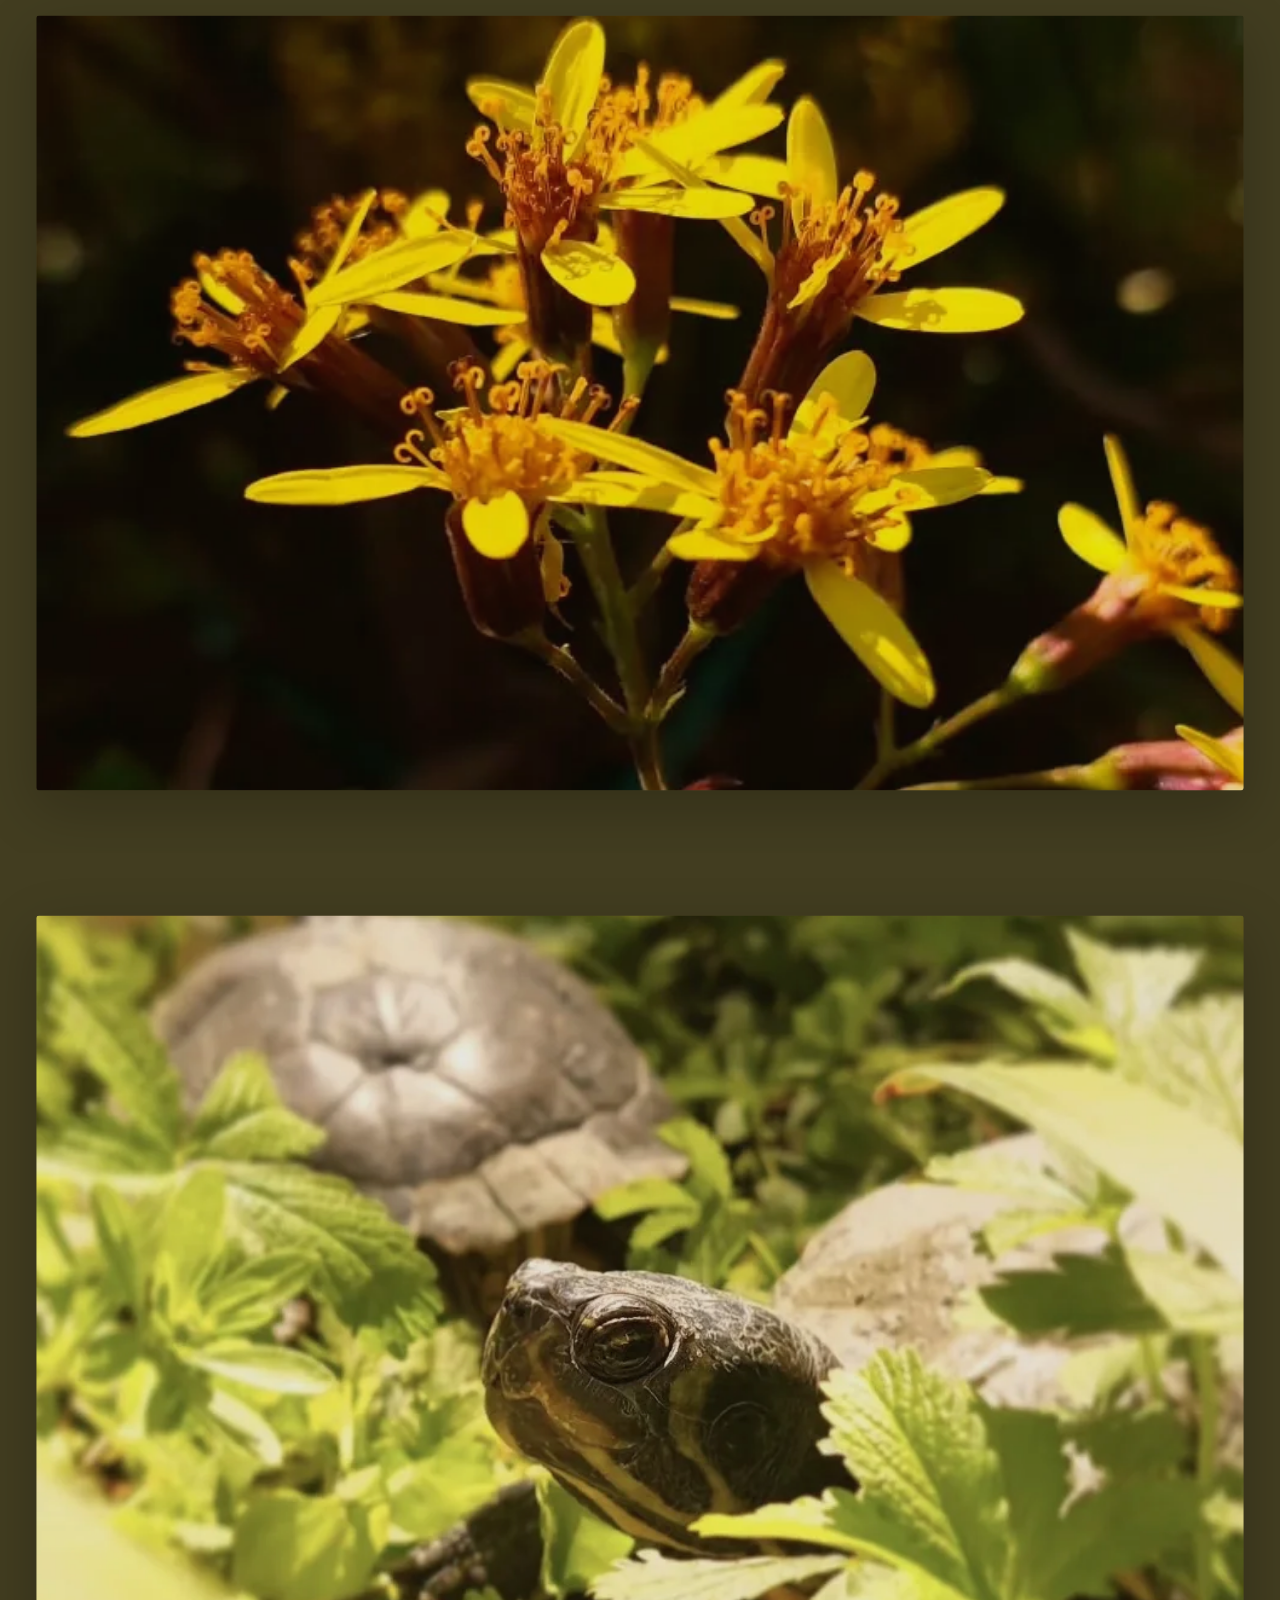
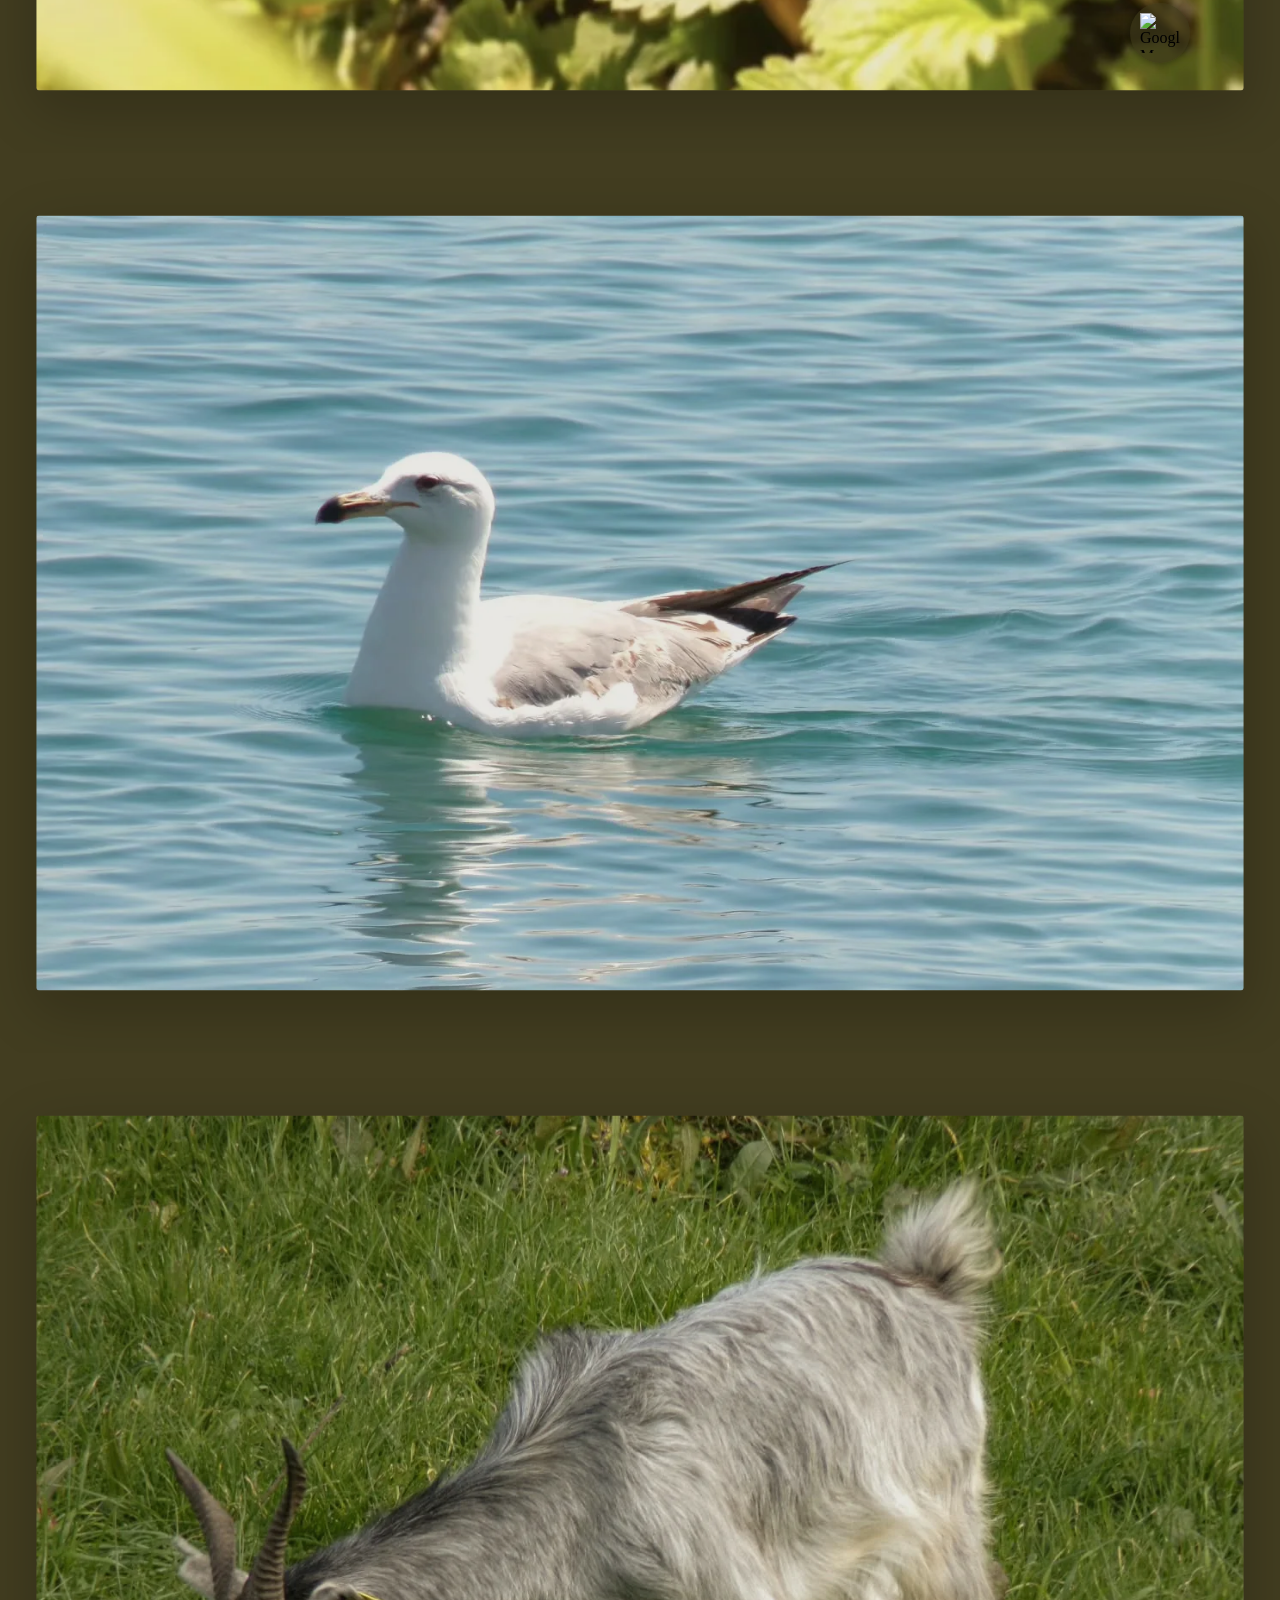
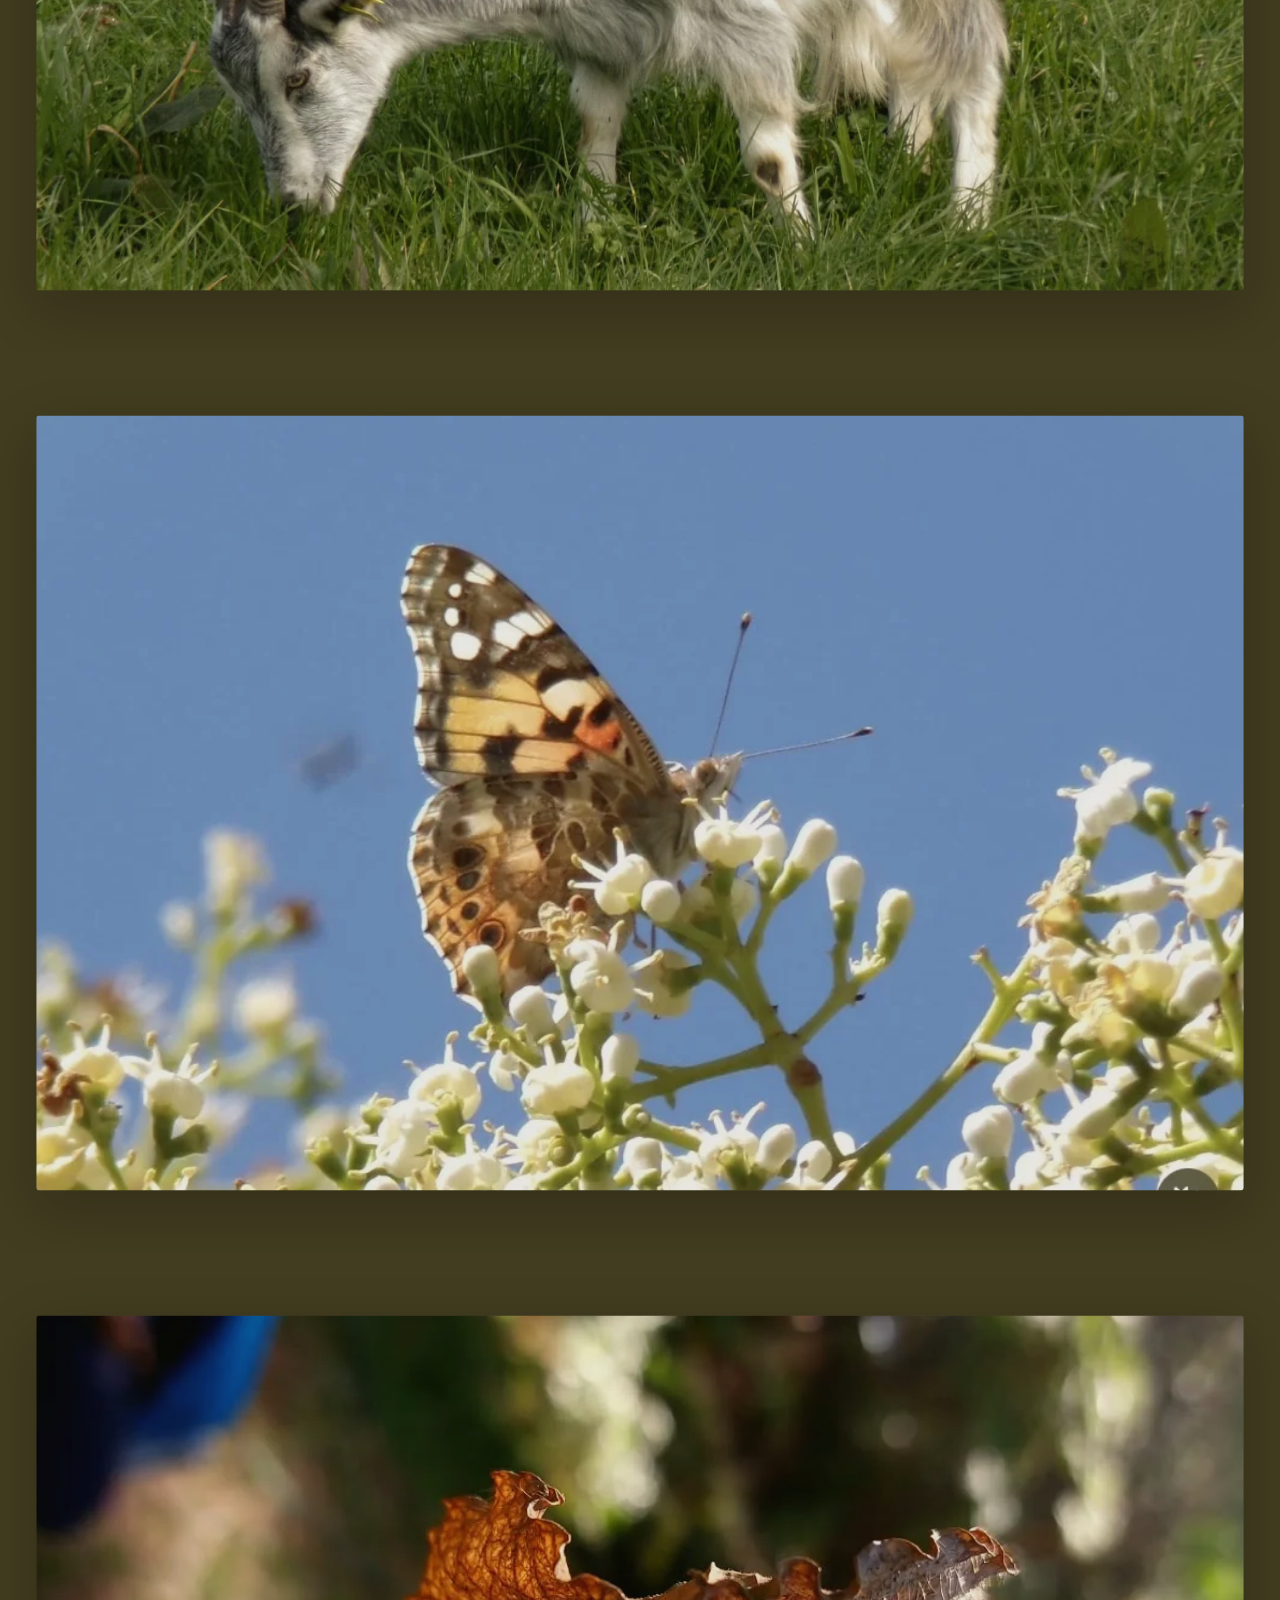
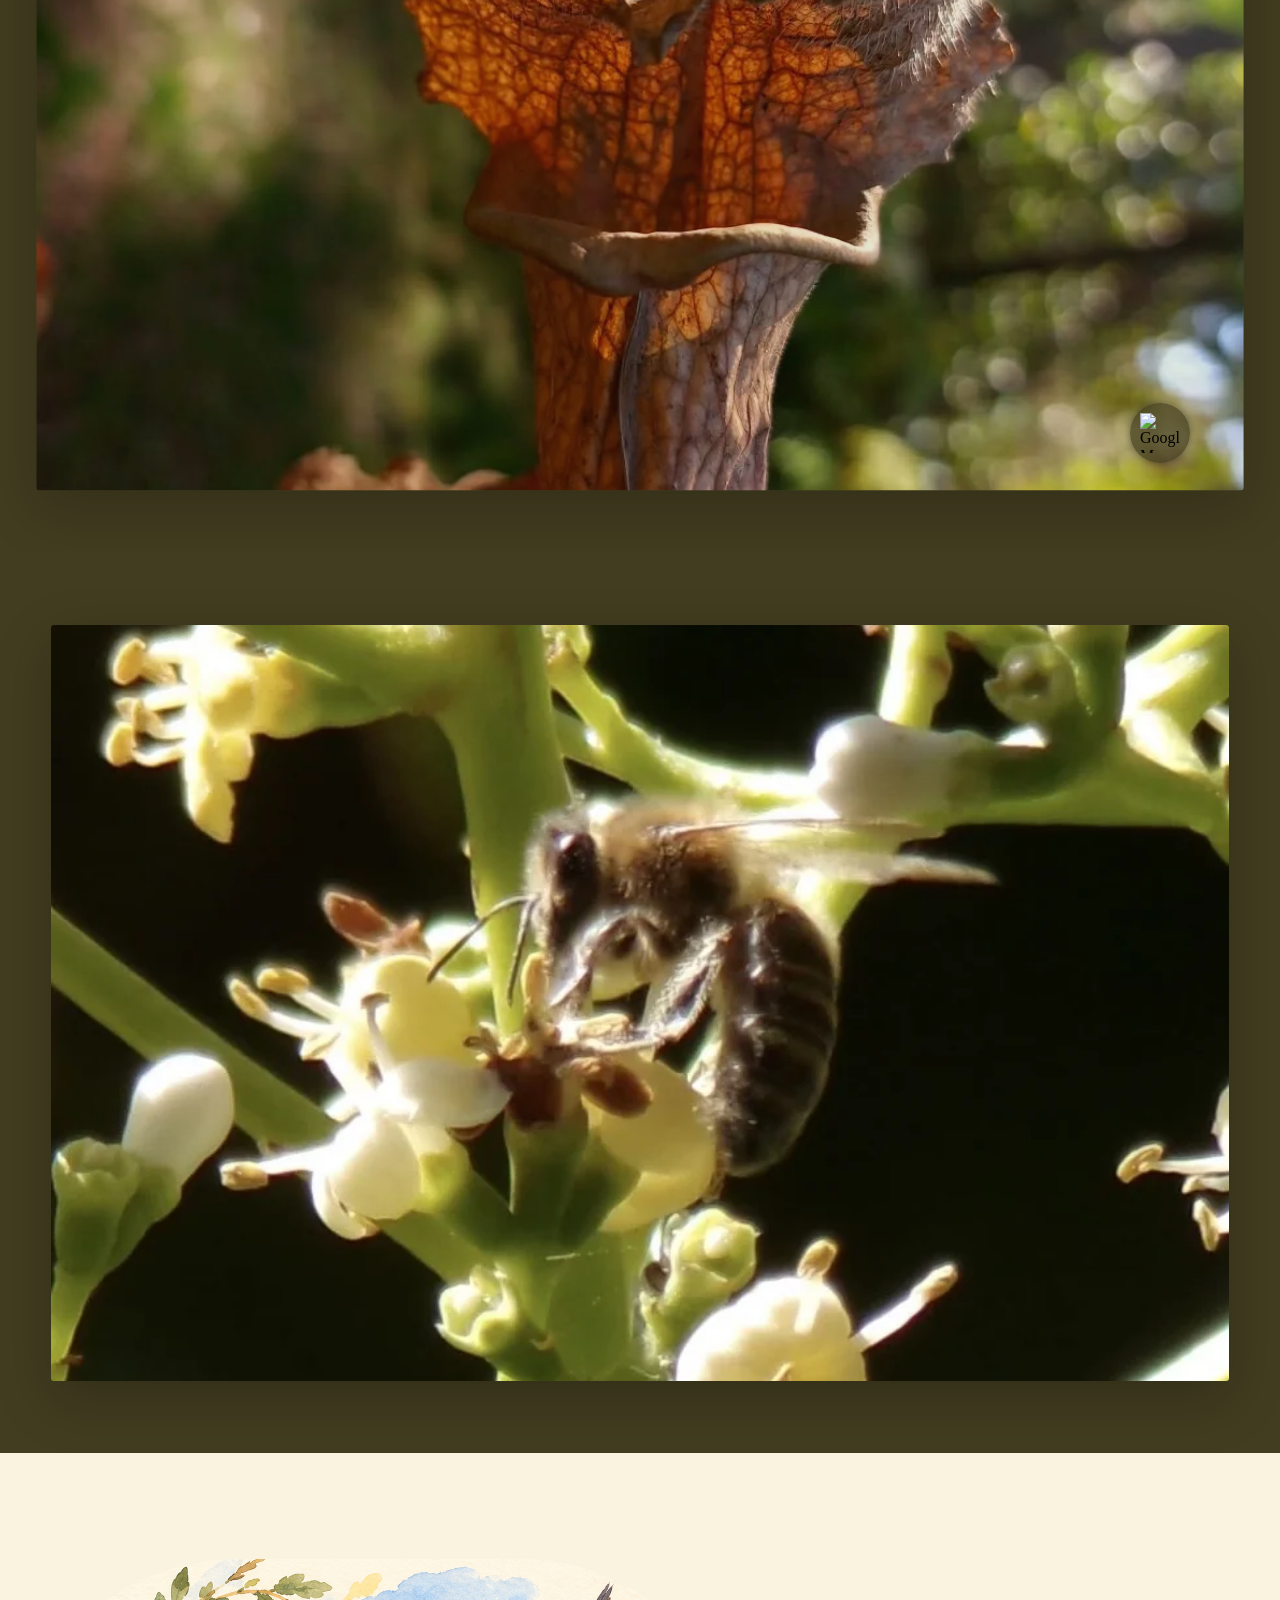
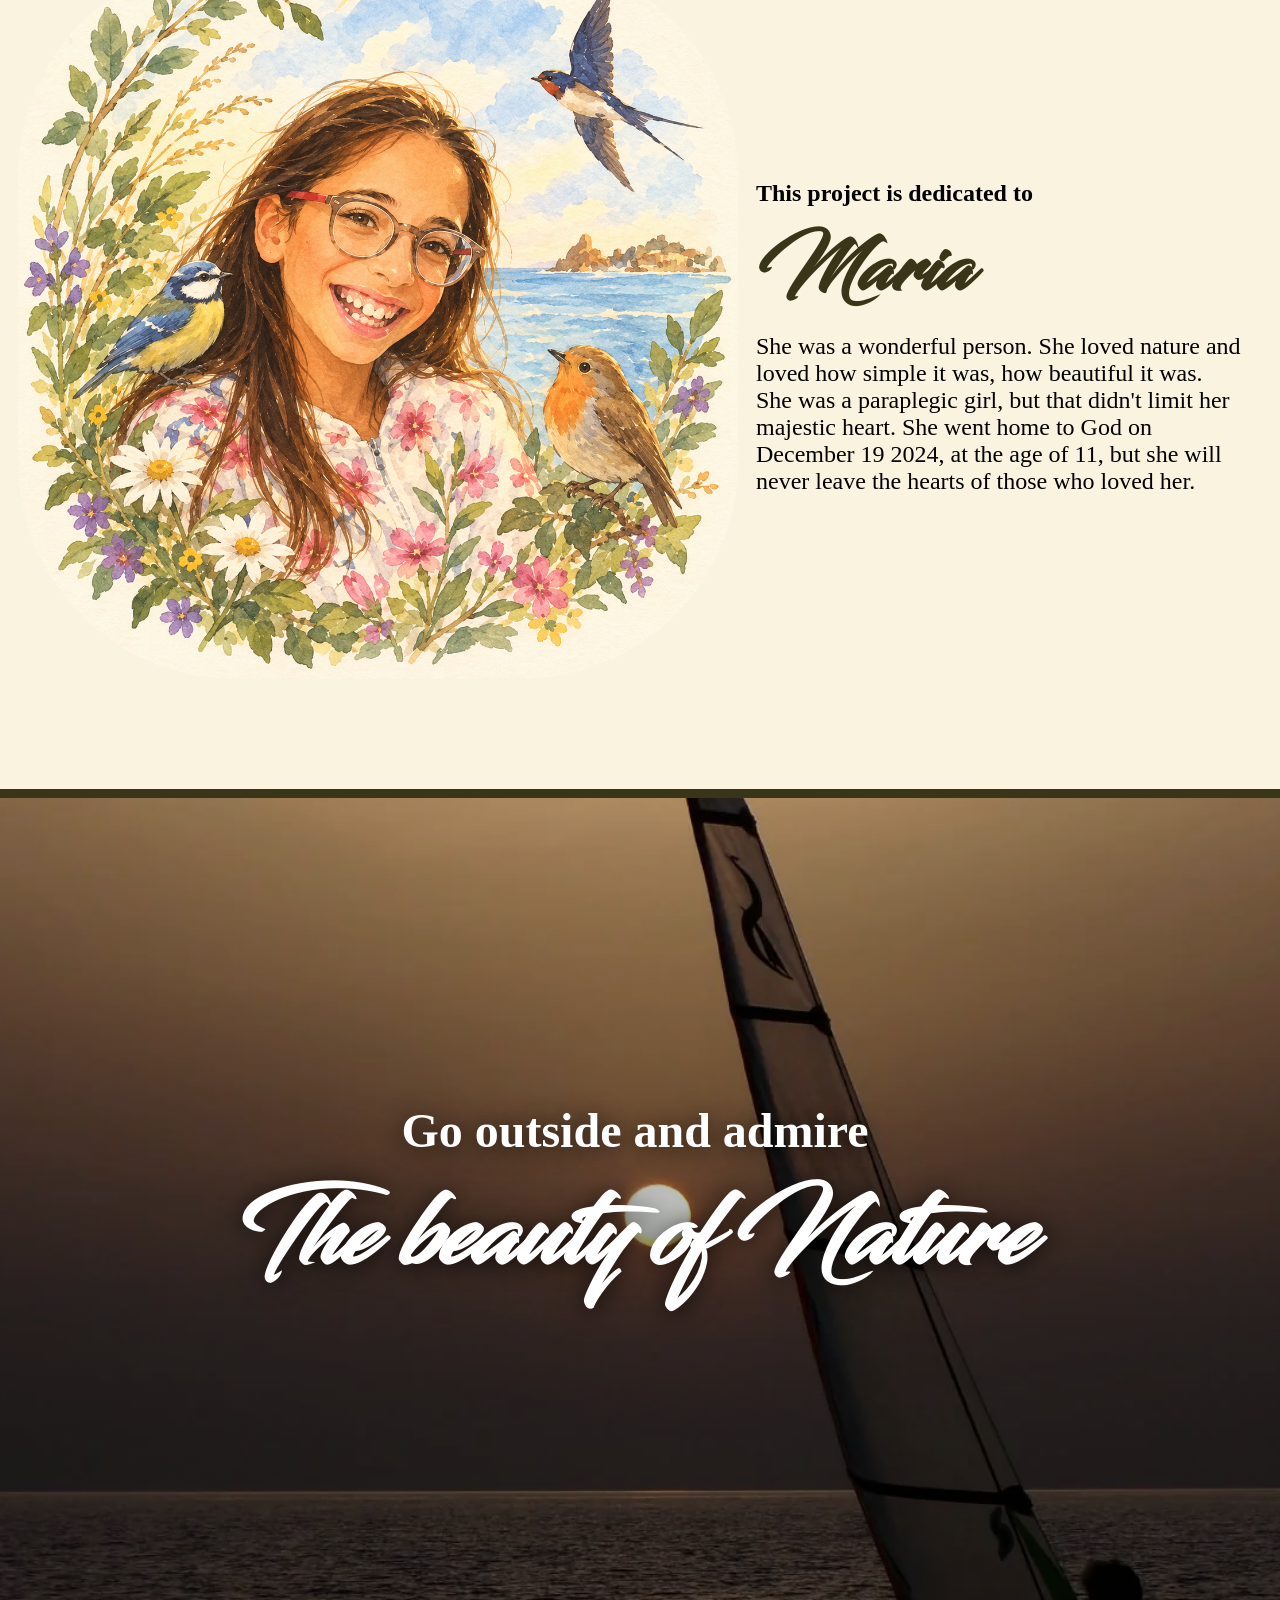
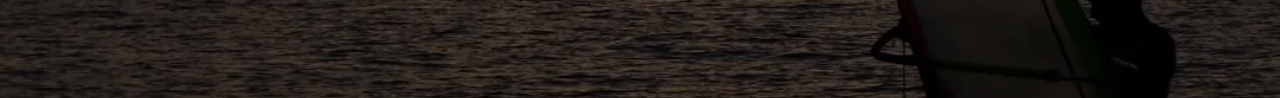
==== commit 13e7195b: "Correct capitalization in heading text" ====
--- a/Outdoor.html
+++ b/Outdoor.html
@@ -111,7 +111,7 @@
   <div class="pre-end">
     <img class="pre-end-photo" src="img/optimized/coastal-sunset-with-palm.webp" alt="" aria-hidden="true">
     <h2 style="margin-bottom: -30px">Go outside and admire</h2>
-    <h2 style="font-family: 'Blacksword'; font-size: 3em">The beauty of nature</h2>
+    <h2 style="font-family: 'Blacksword'; font-size: 3em">The beauty of Nature</h2>
   </div>
   <script>
     const gallery = document.querySelector(".gallery");
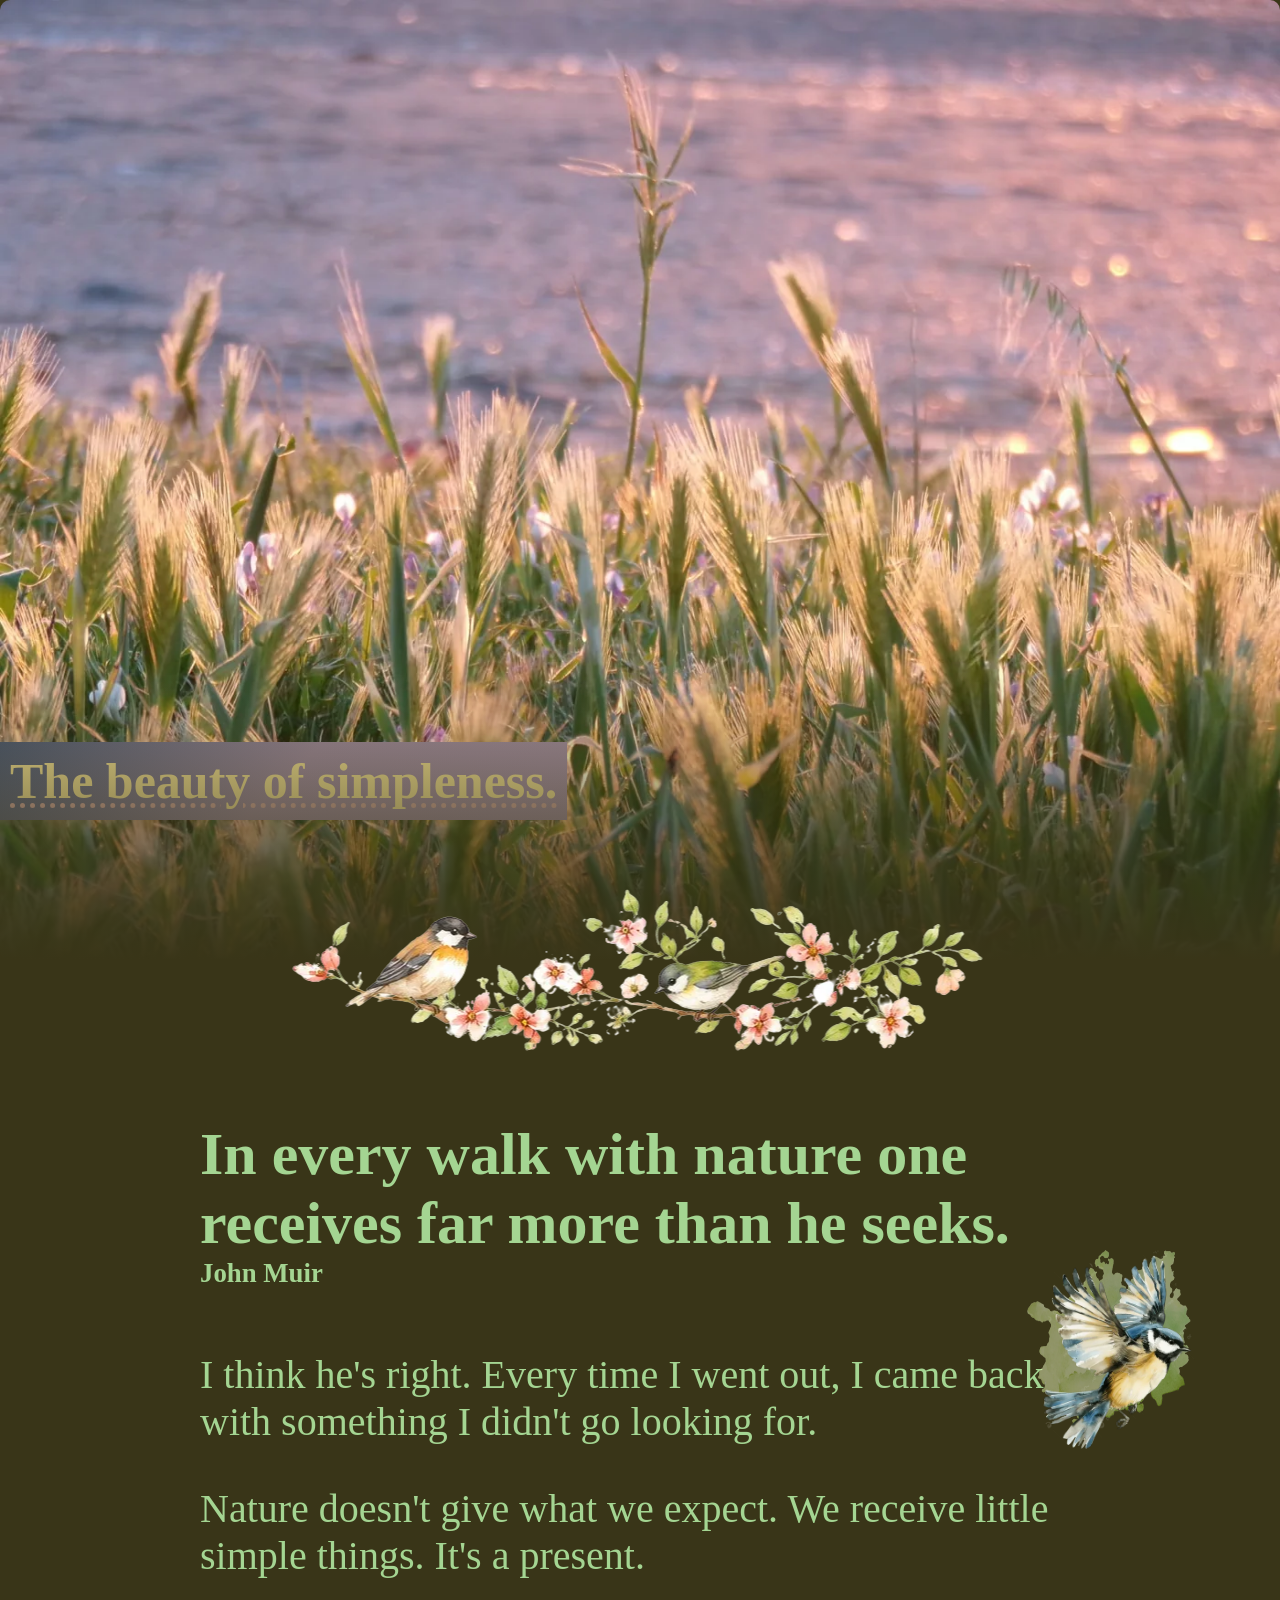
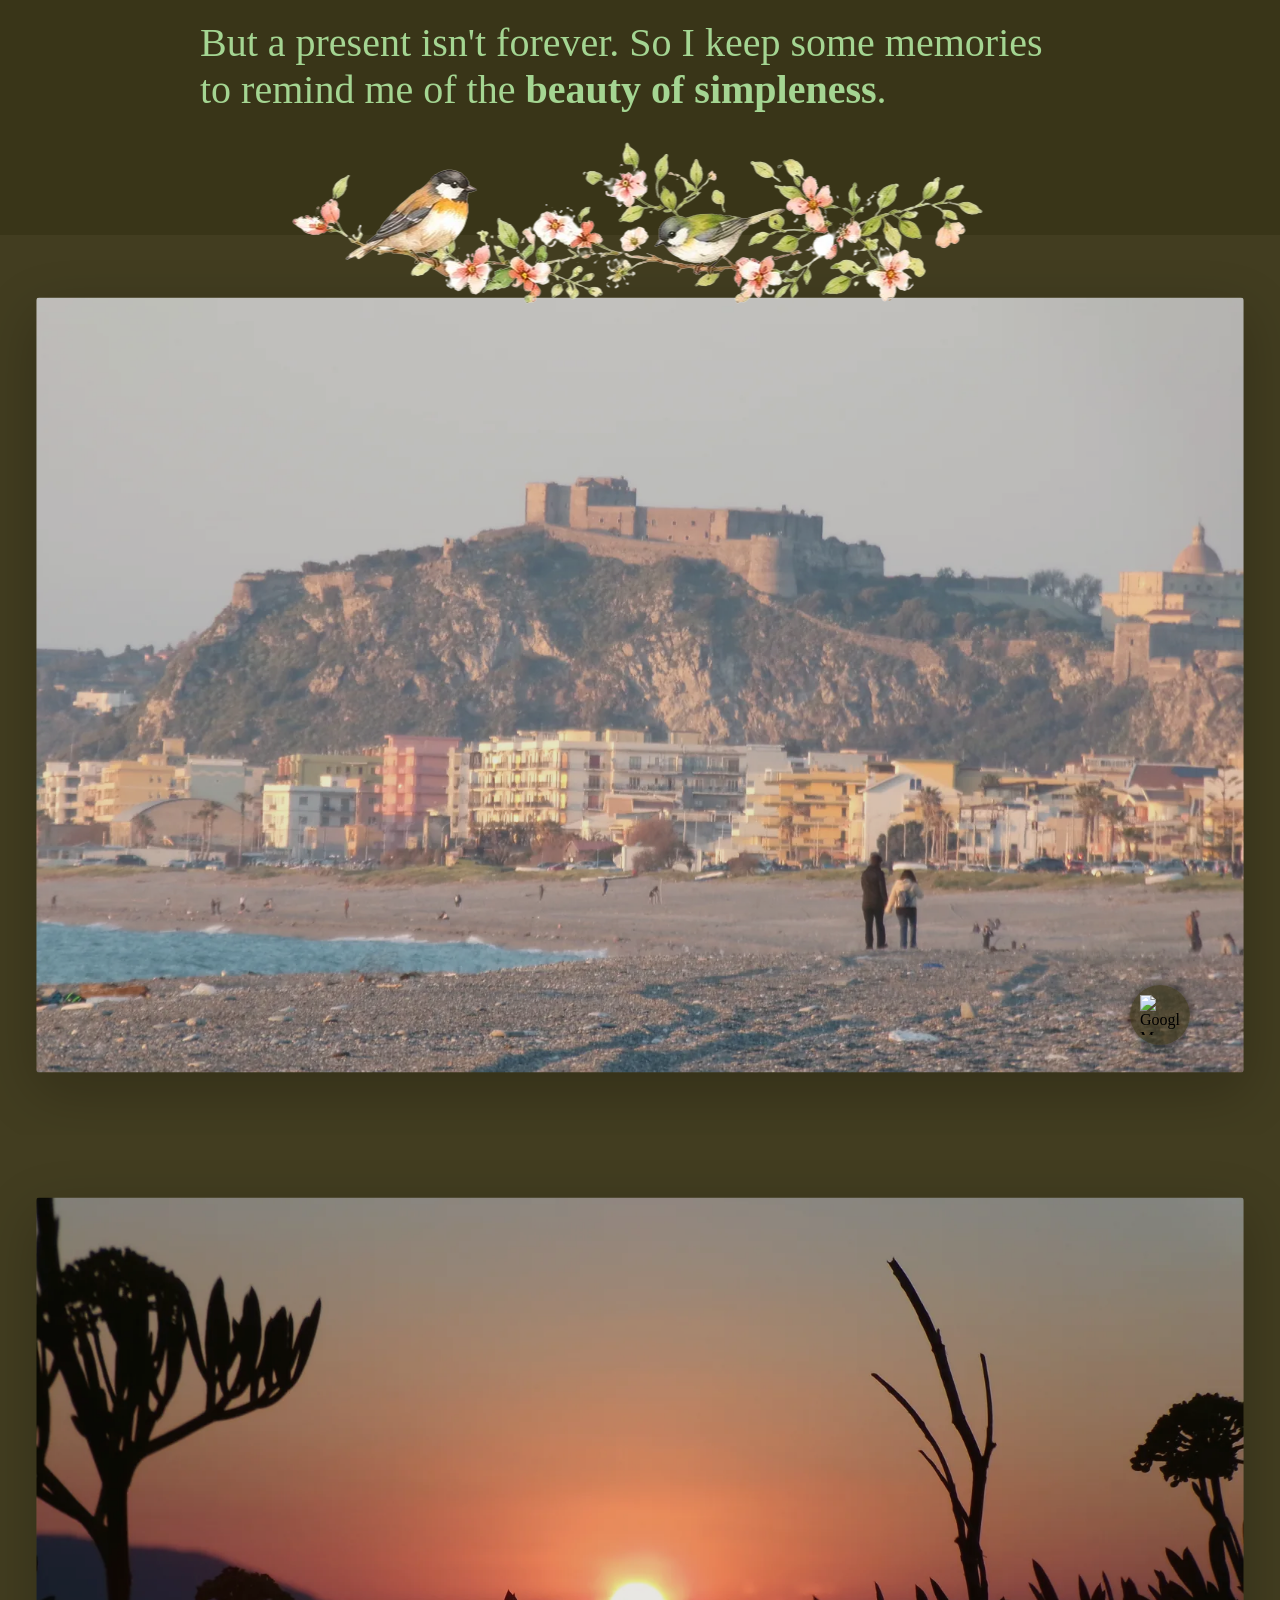
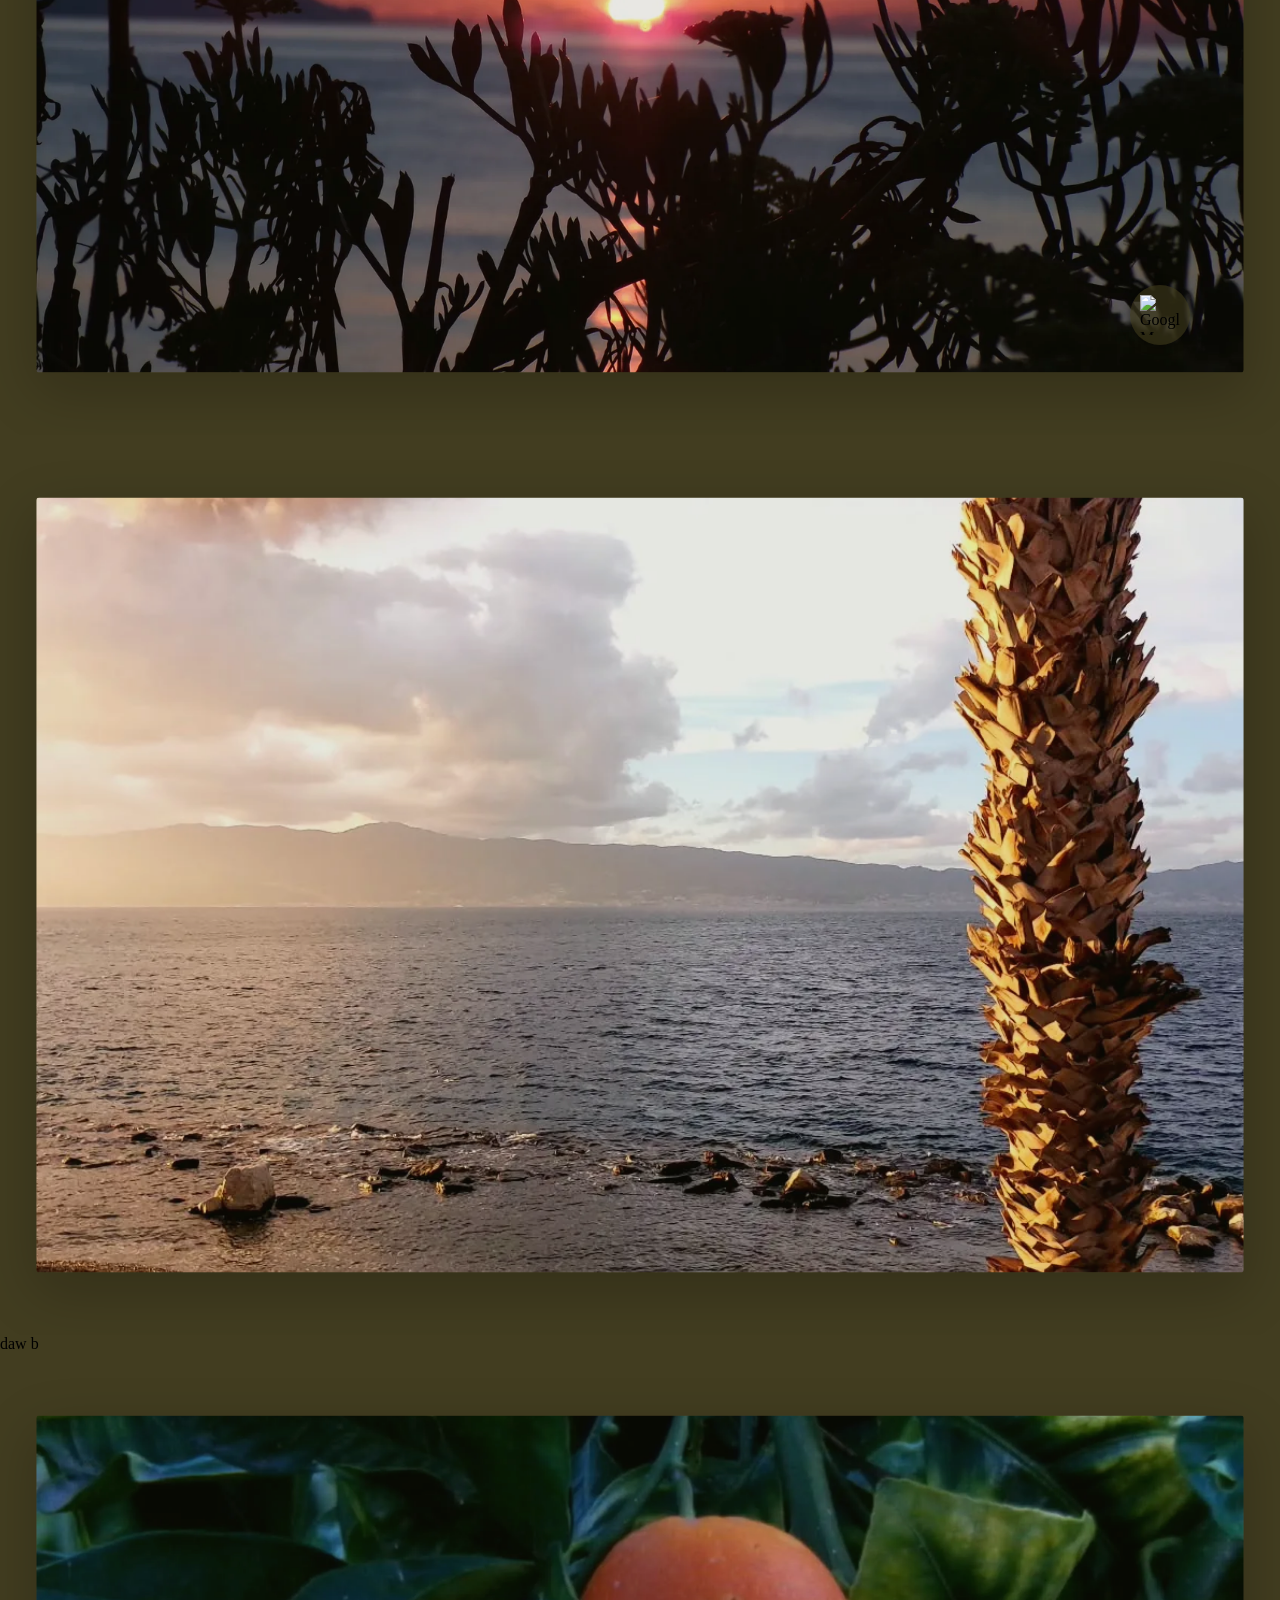
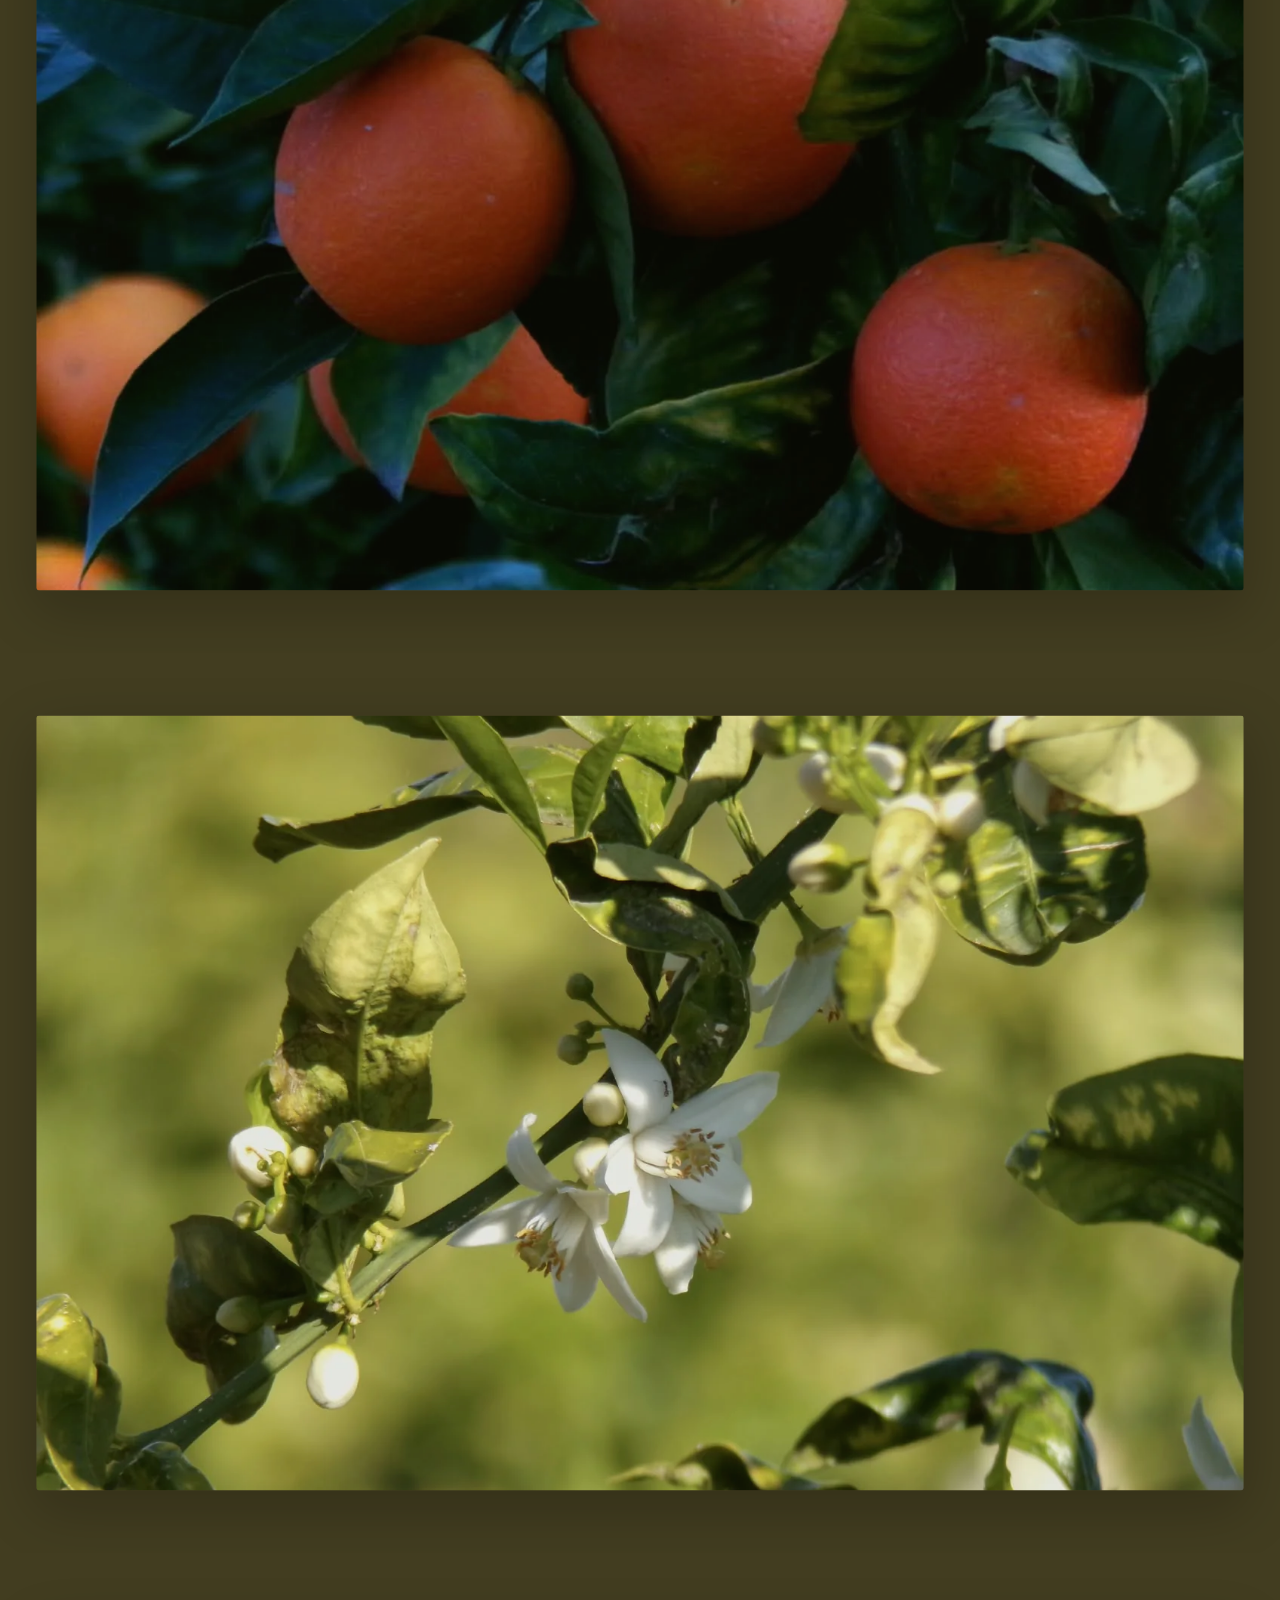
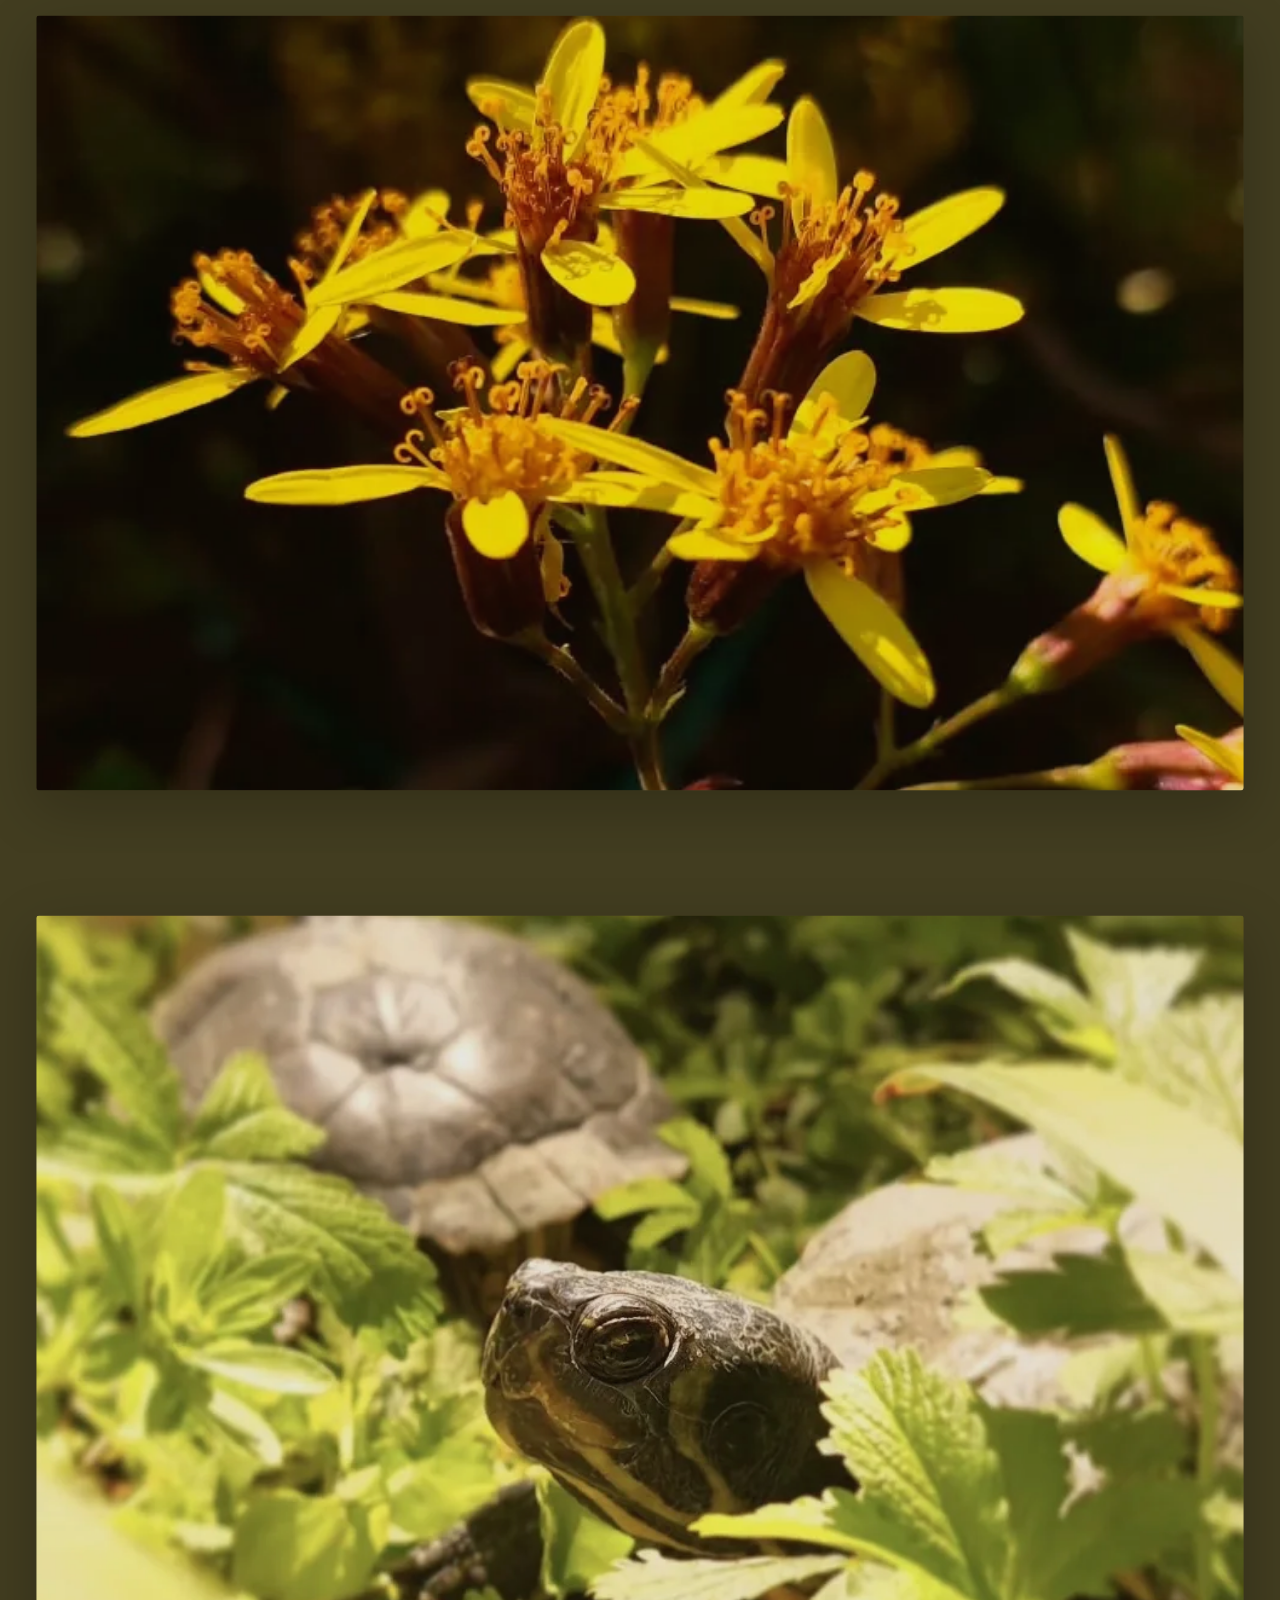
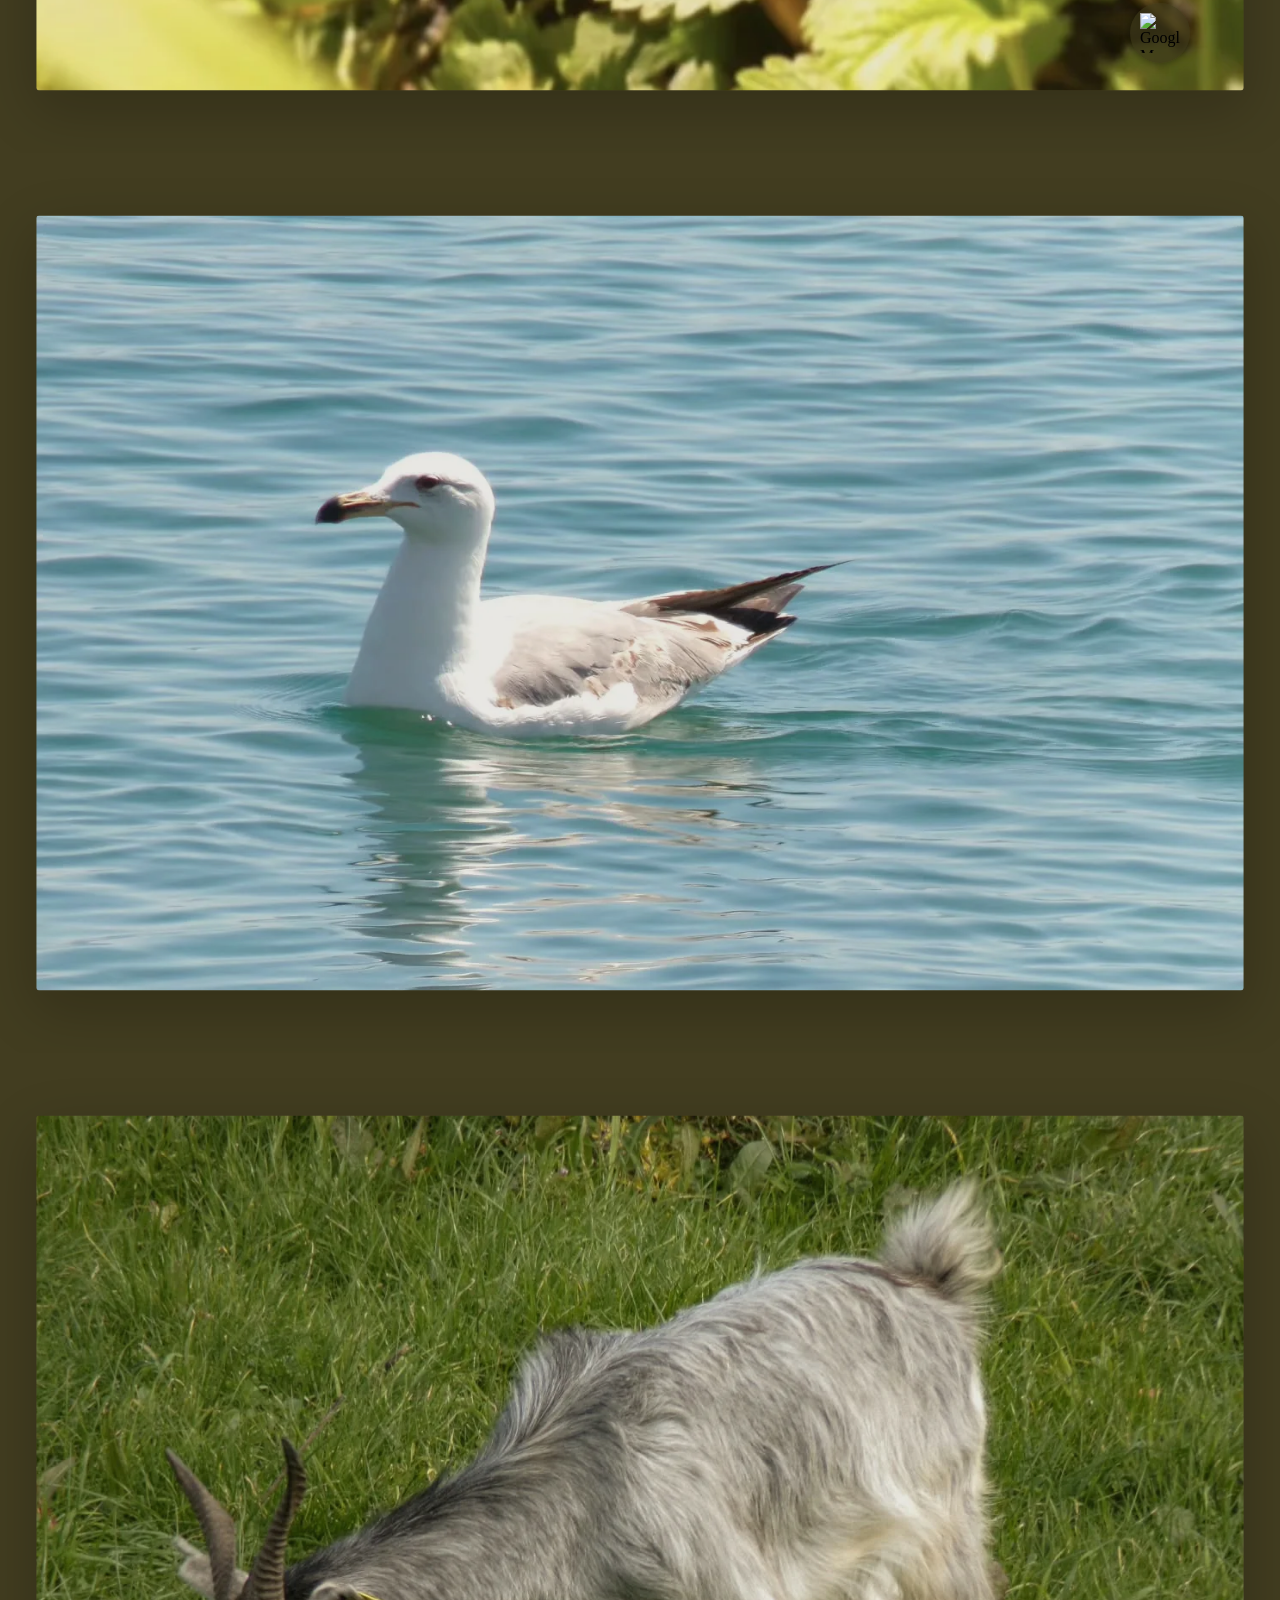
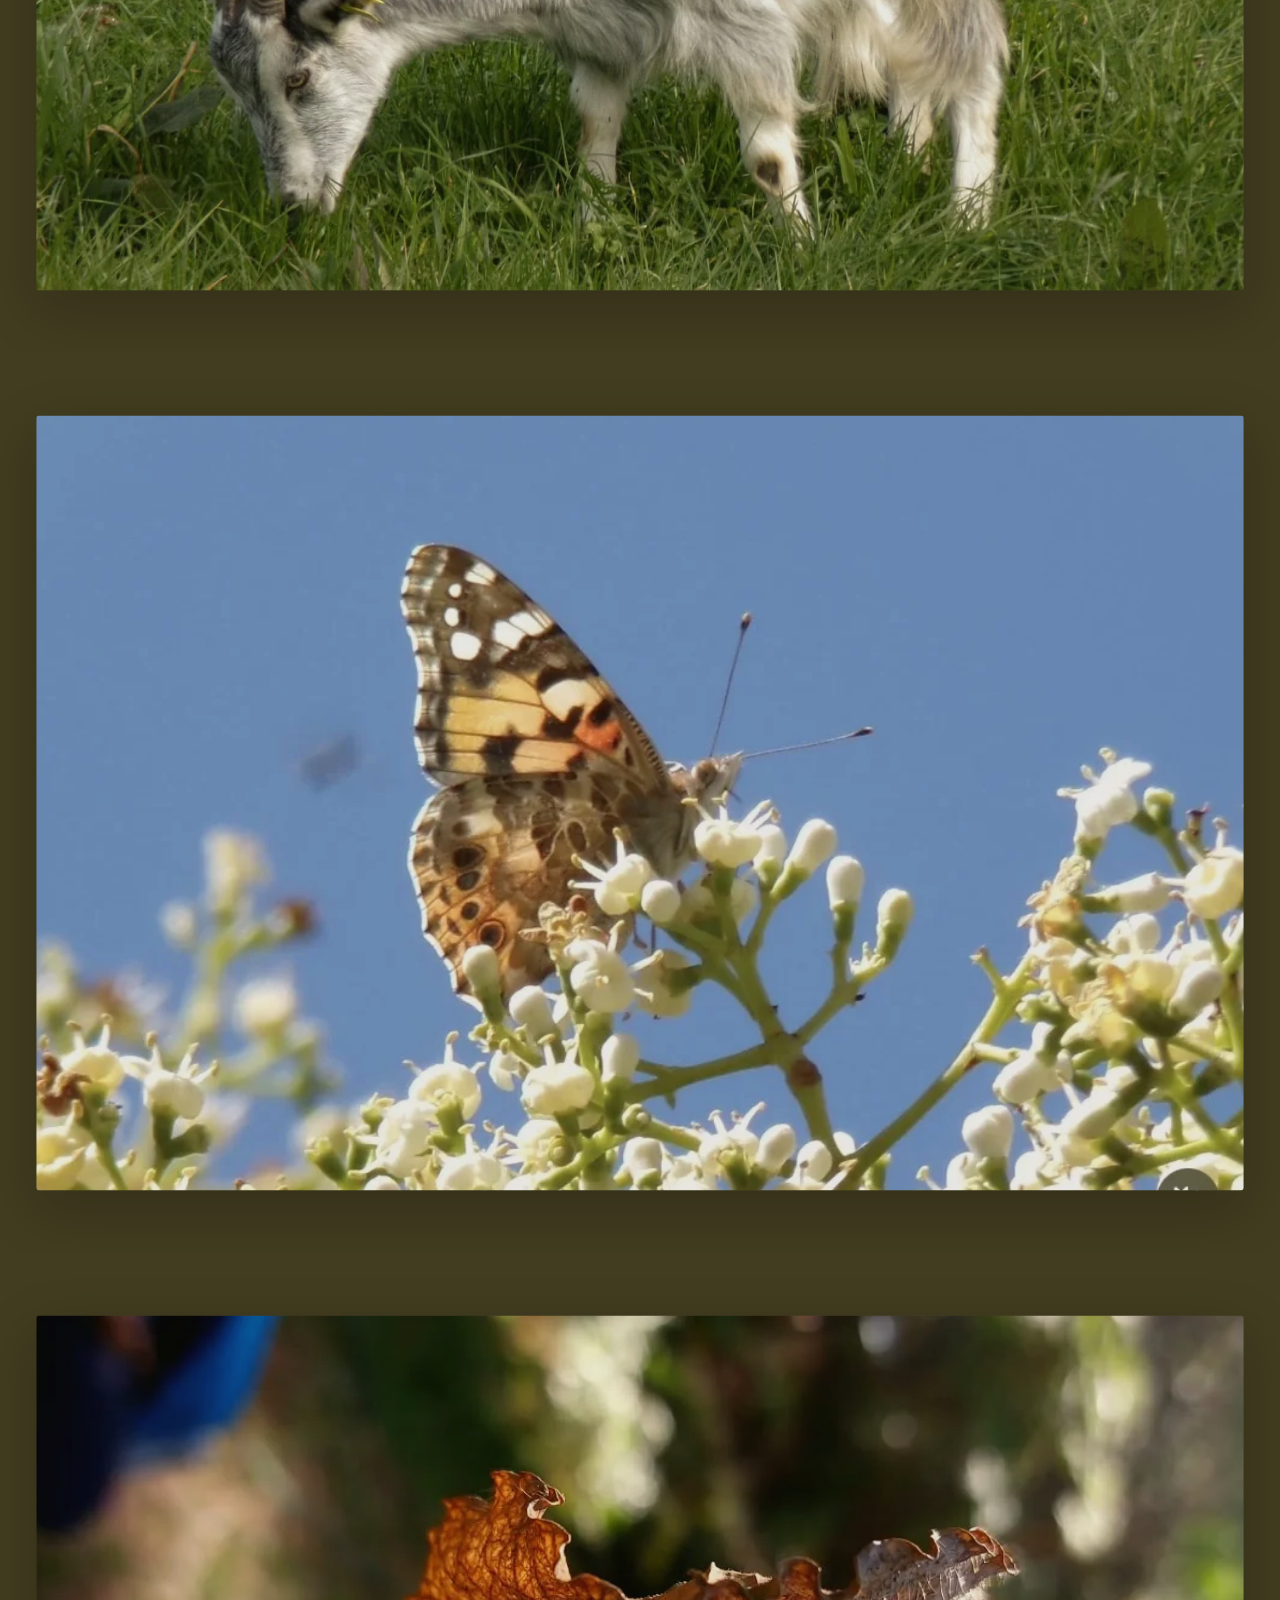
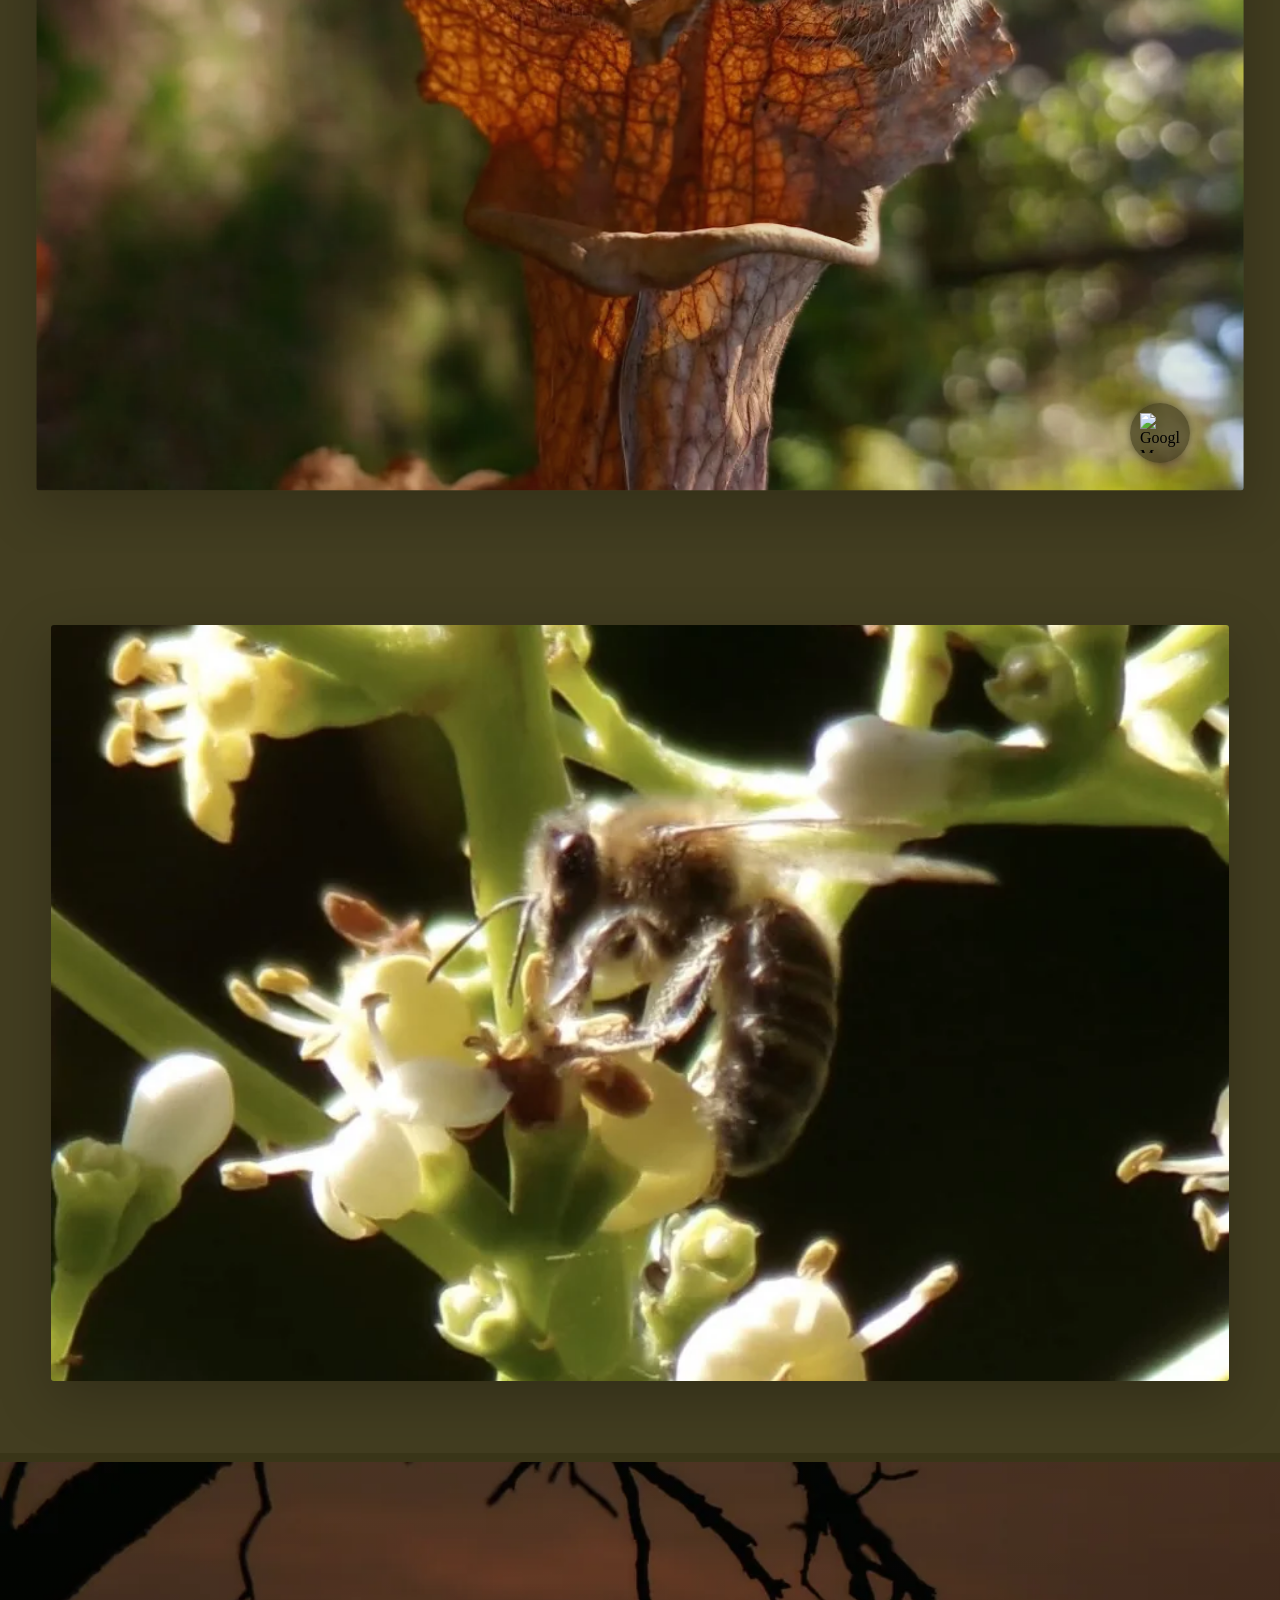
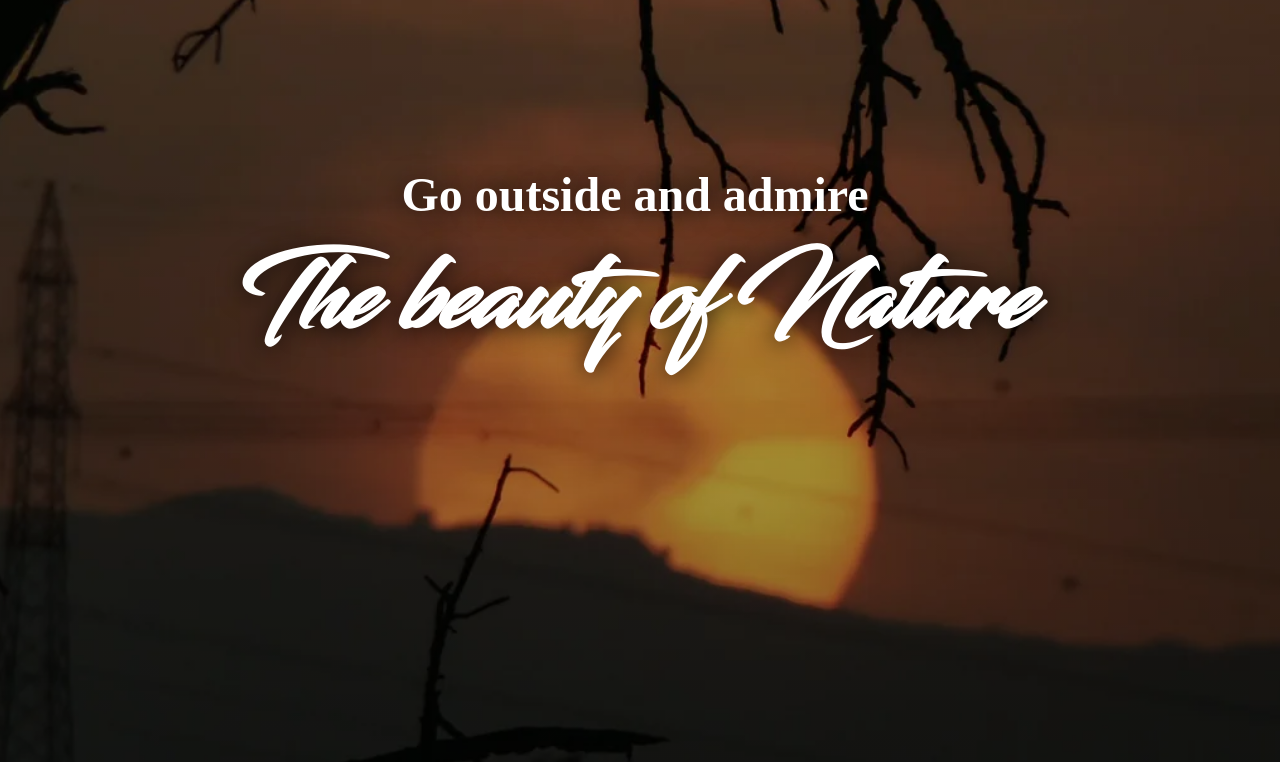
==== commit eae1a9c3: "Comment out tribute section Commented out tribute section in Outdoor.html" ====
--- a/Outdoor.html
+++ b/Outdoor.html
@@ -98,7 +98,7 @@
     <h2 class="caption-title">Sky and landscape</h2>
     <p class="caption-index" aria-label="Photo 1 of 12"><span>01</span><span aria-hidden="true"> / </span><span>12</span></p>
   </div>
-  <div class="tribute">
+  <!-- <div class="tribute">
     <div>
       <img src="img/maria.png" alt="">
     </div>
@@ -107,7 +107,7 @@
       <h4>Maria</h4>
       <p>She was a wonderful person. She loved nature and loved how simple it was, how beautiful it was. She was a paraplegic girl, but that didn't limit her majestic heart. She went home to God on December 19 2024, at the age of 11, but she will never leave the hearts of those who loved her.</p>
     </div>
-  </div>
+  </div> -->
   <div class="pre-end">
     <img class="pre-end-photo" src="img/optimized/coastal-sunset-with-palm.webp" alt="" aria-hidden="true">
     <h2 style="margin-bottom: -30px">Go outside and admire</h2>
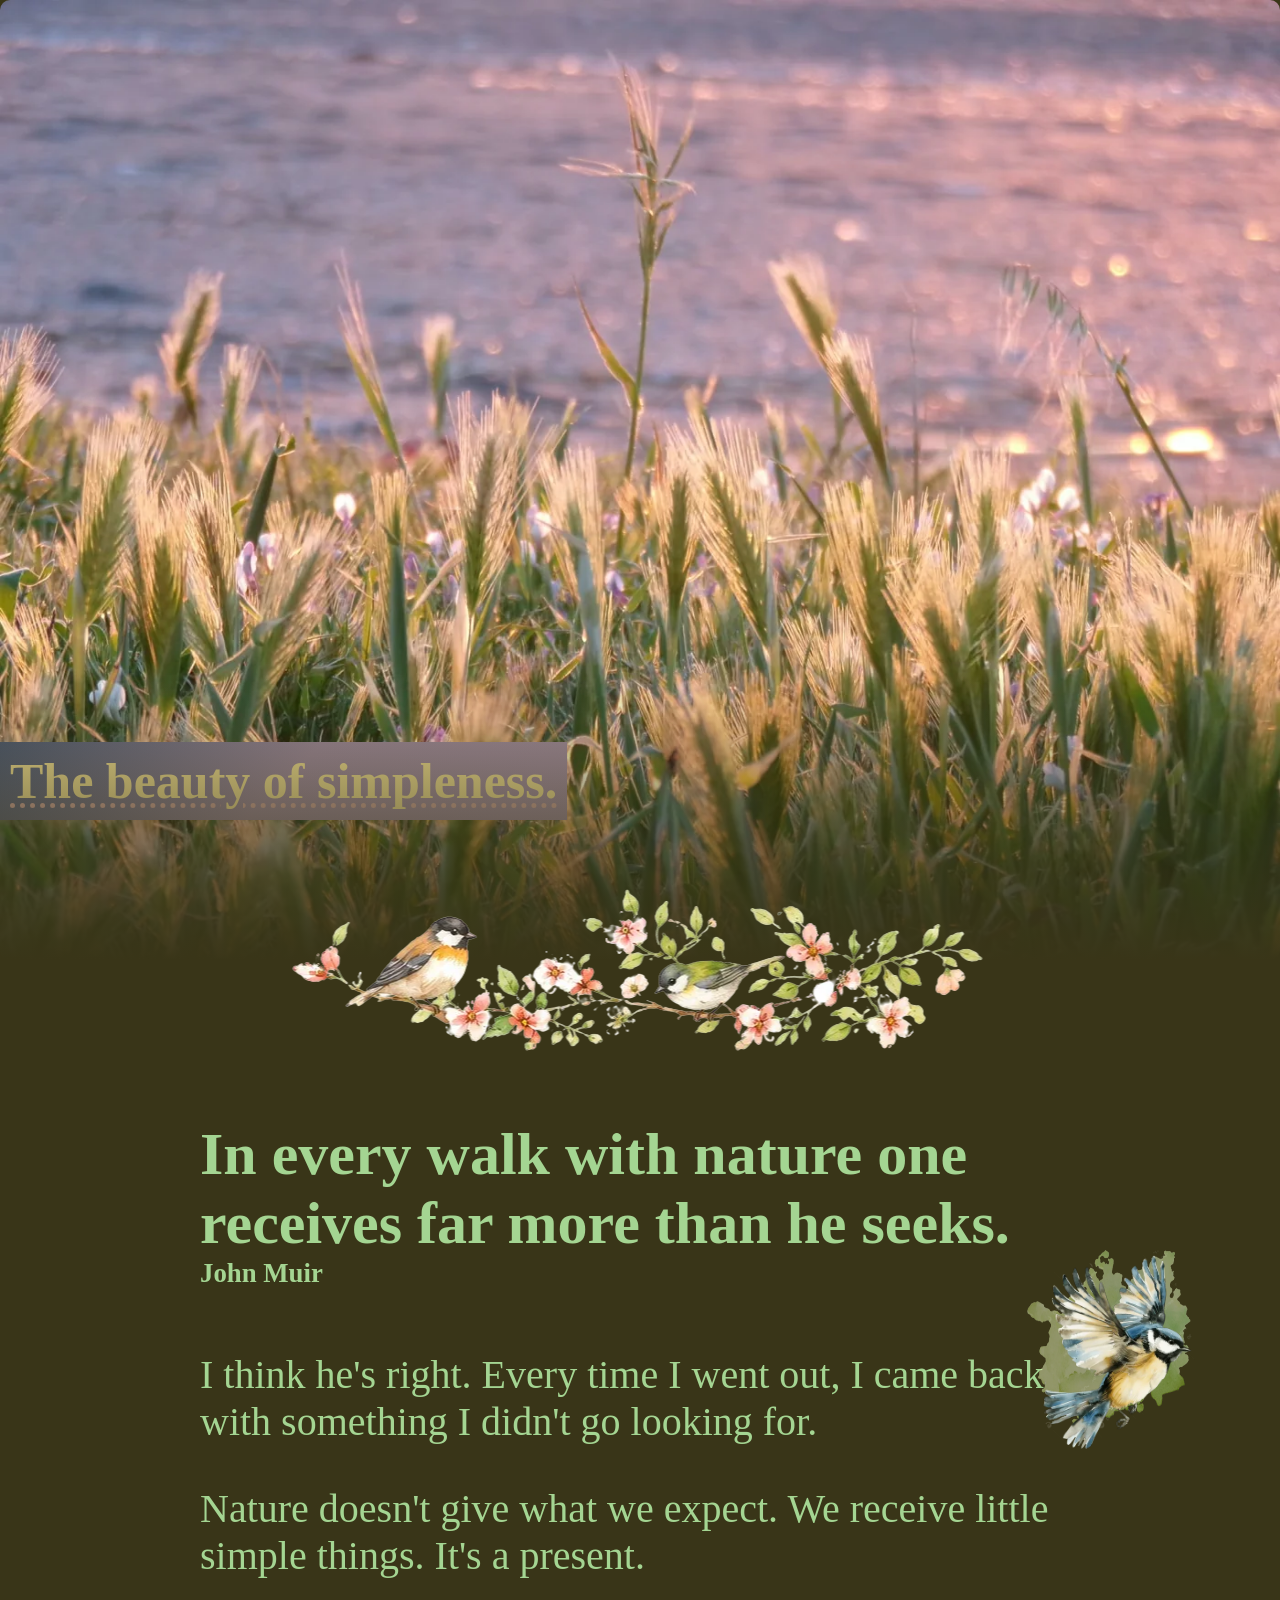
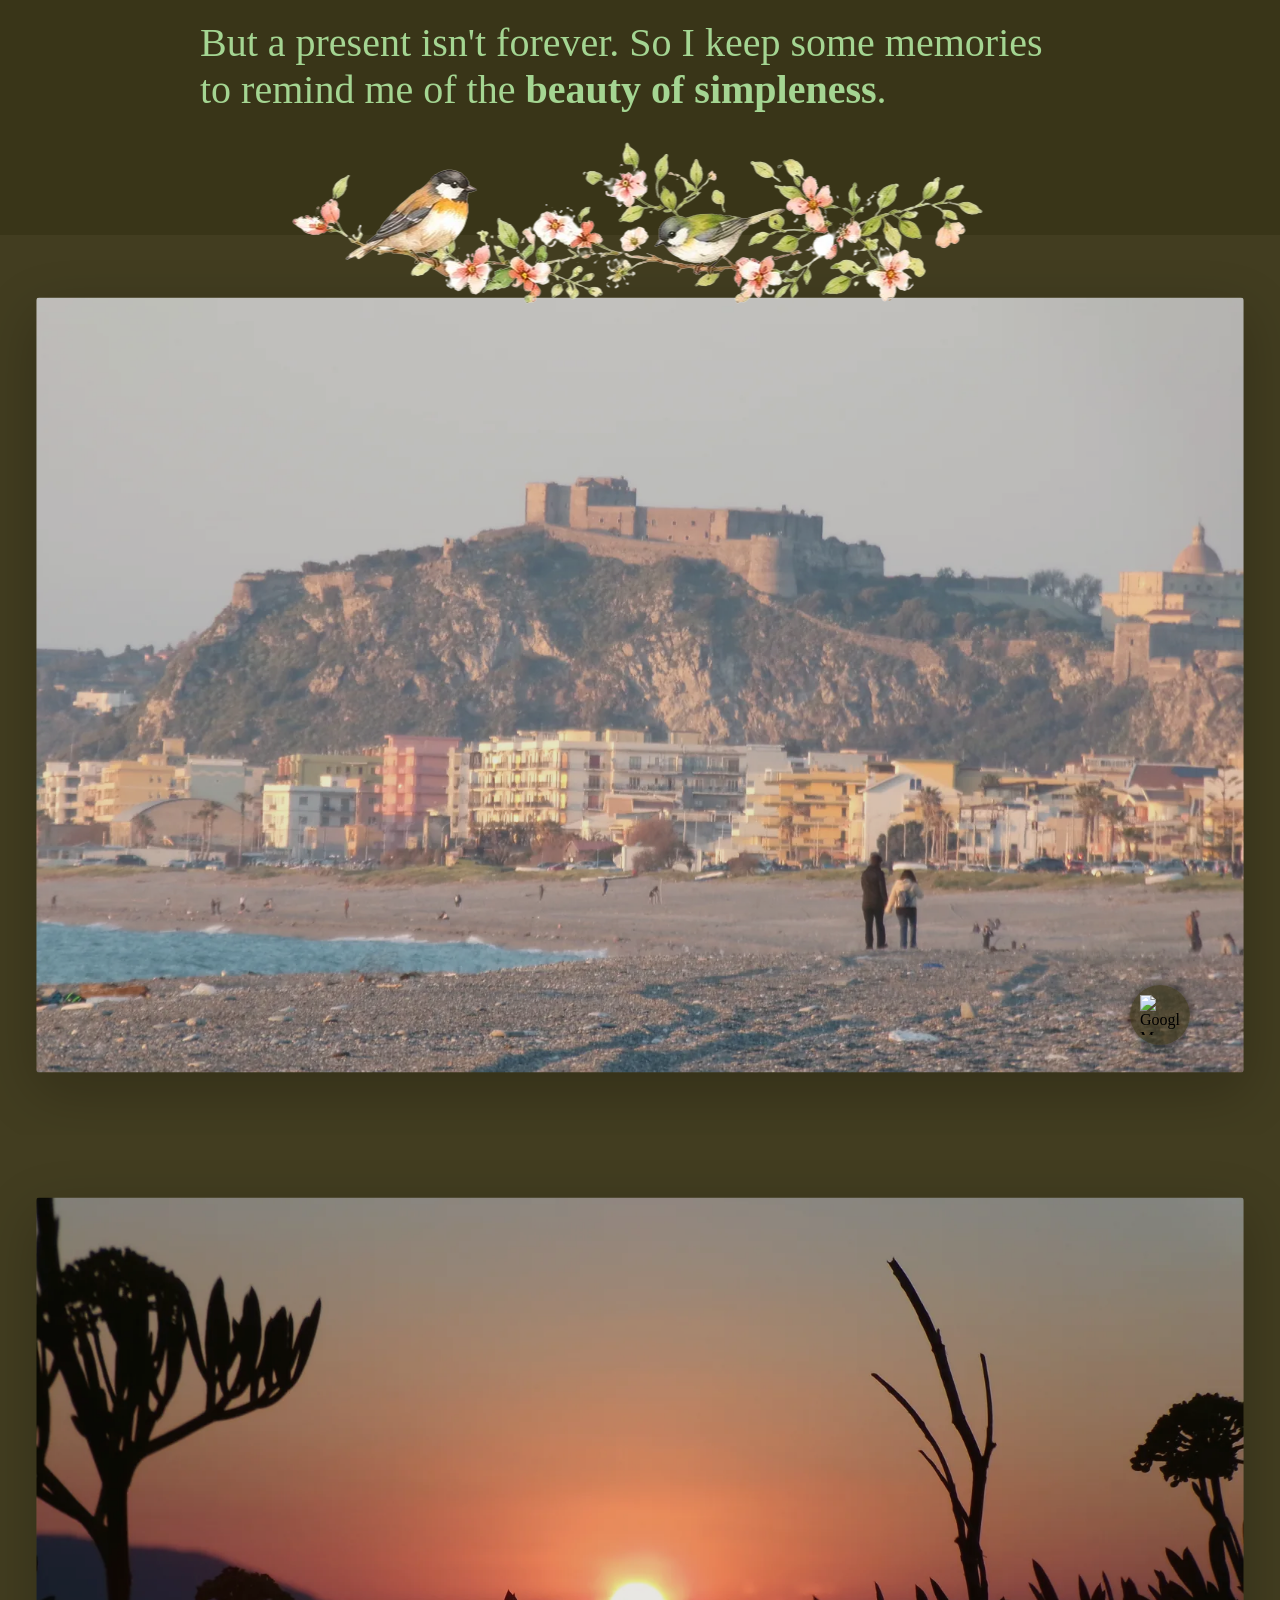
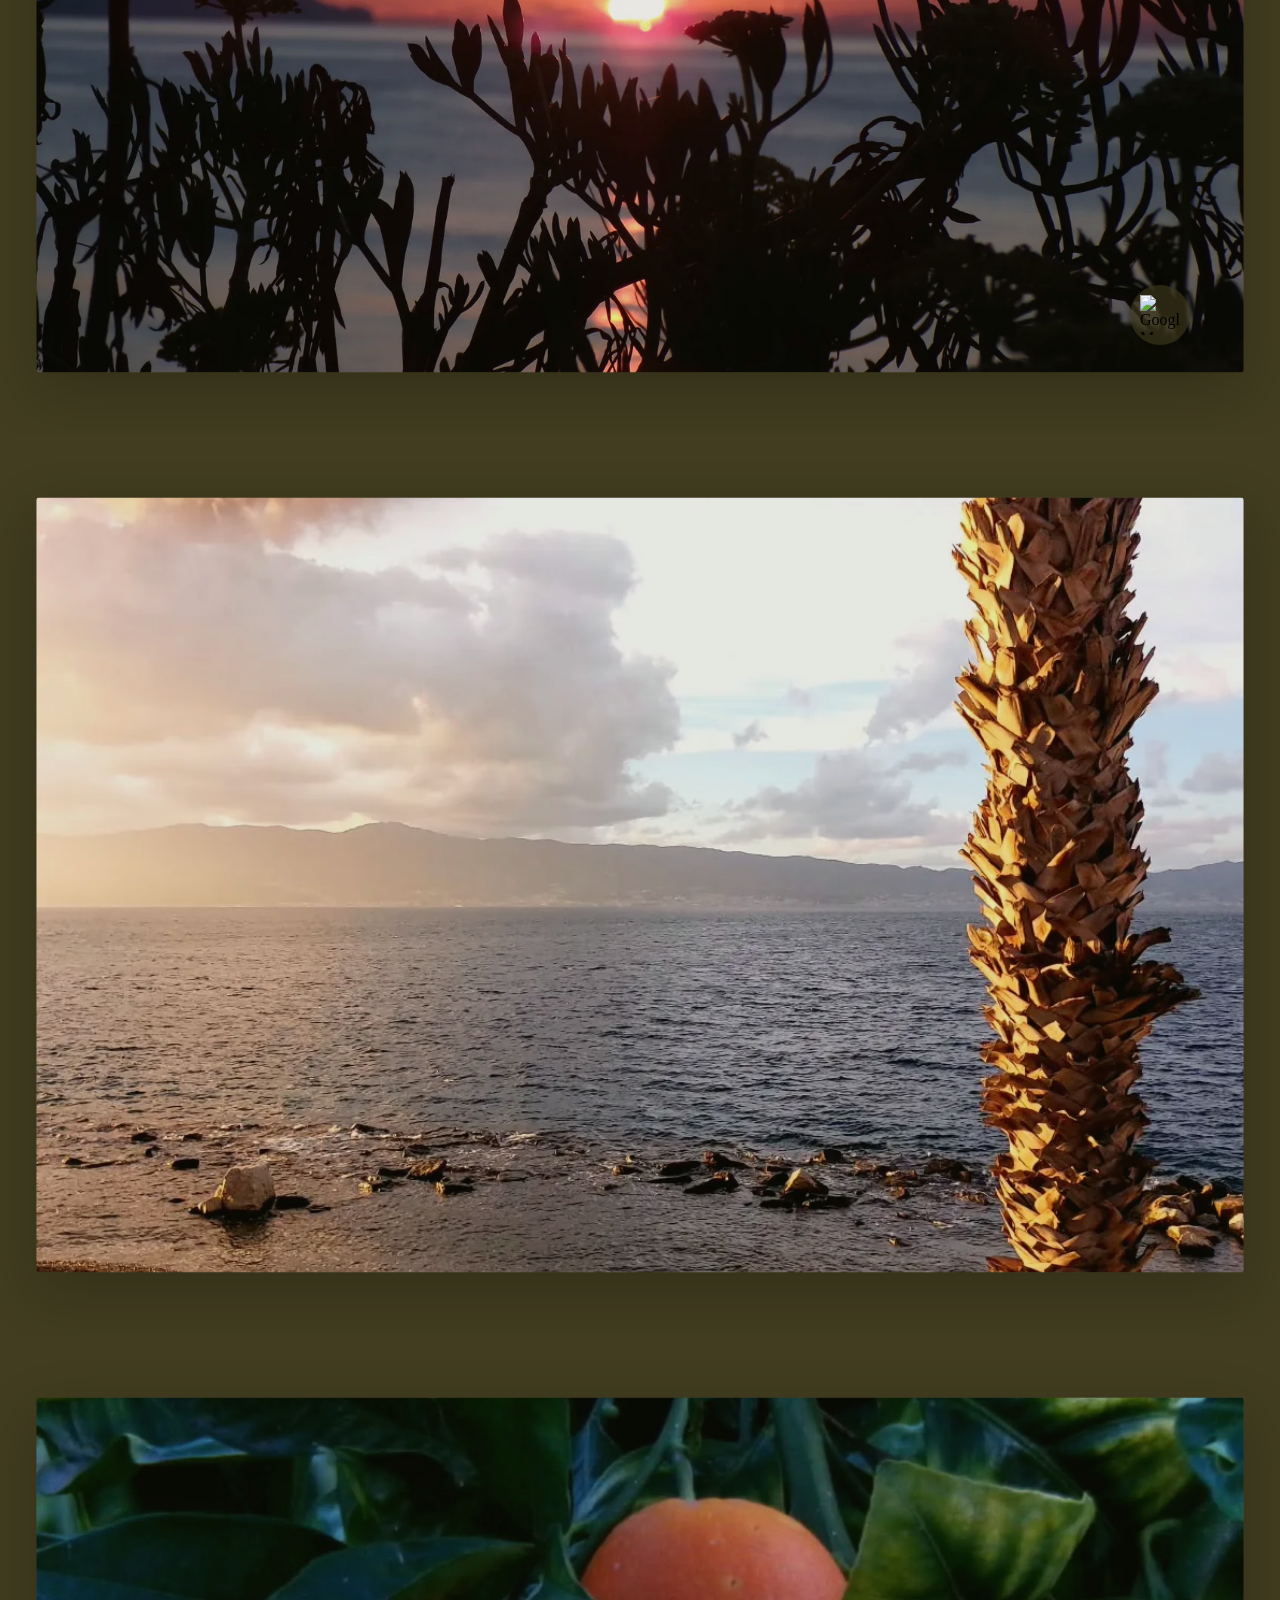
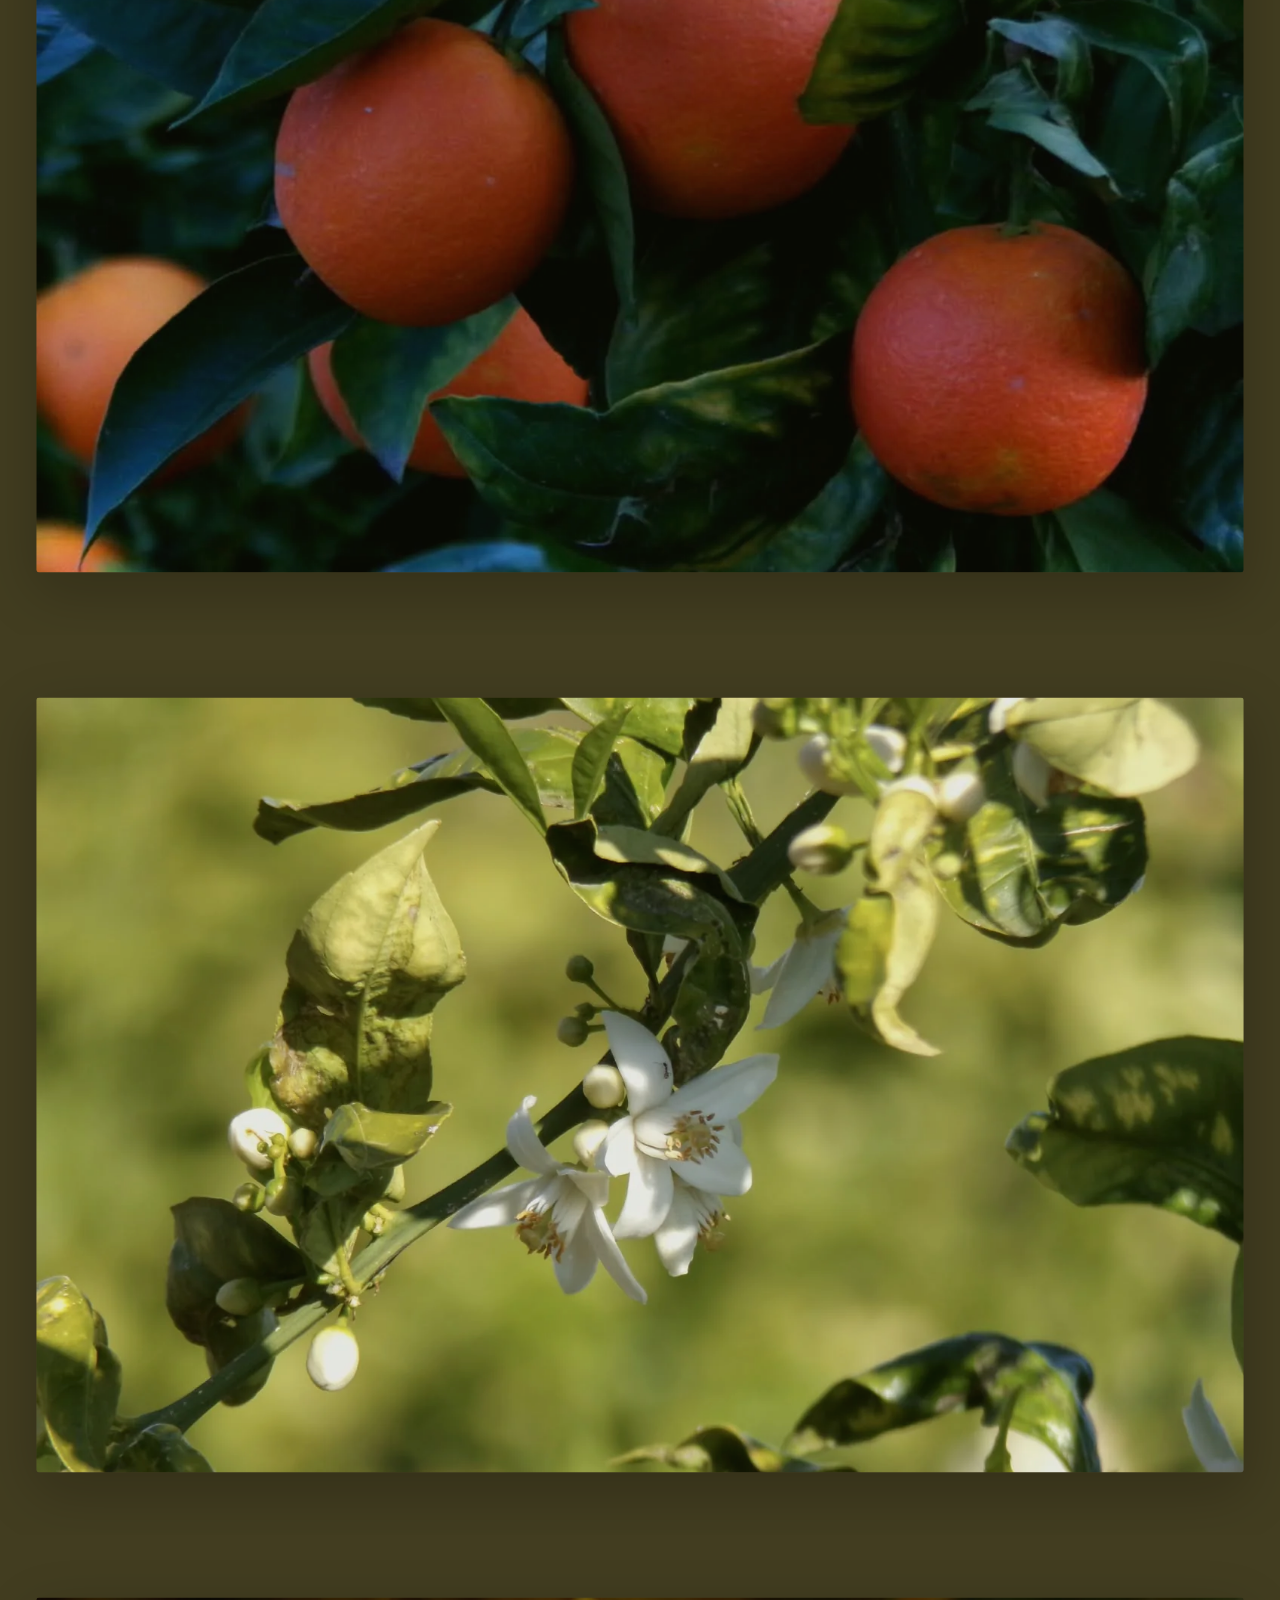
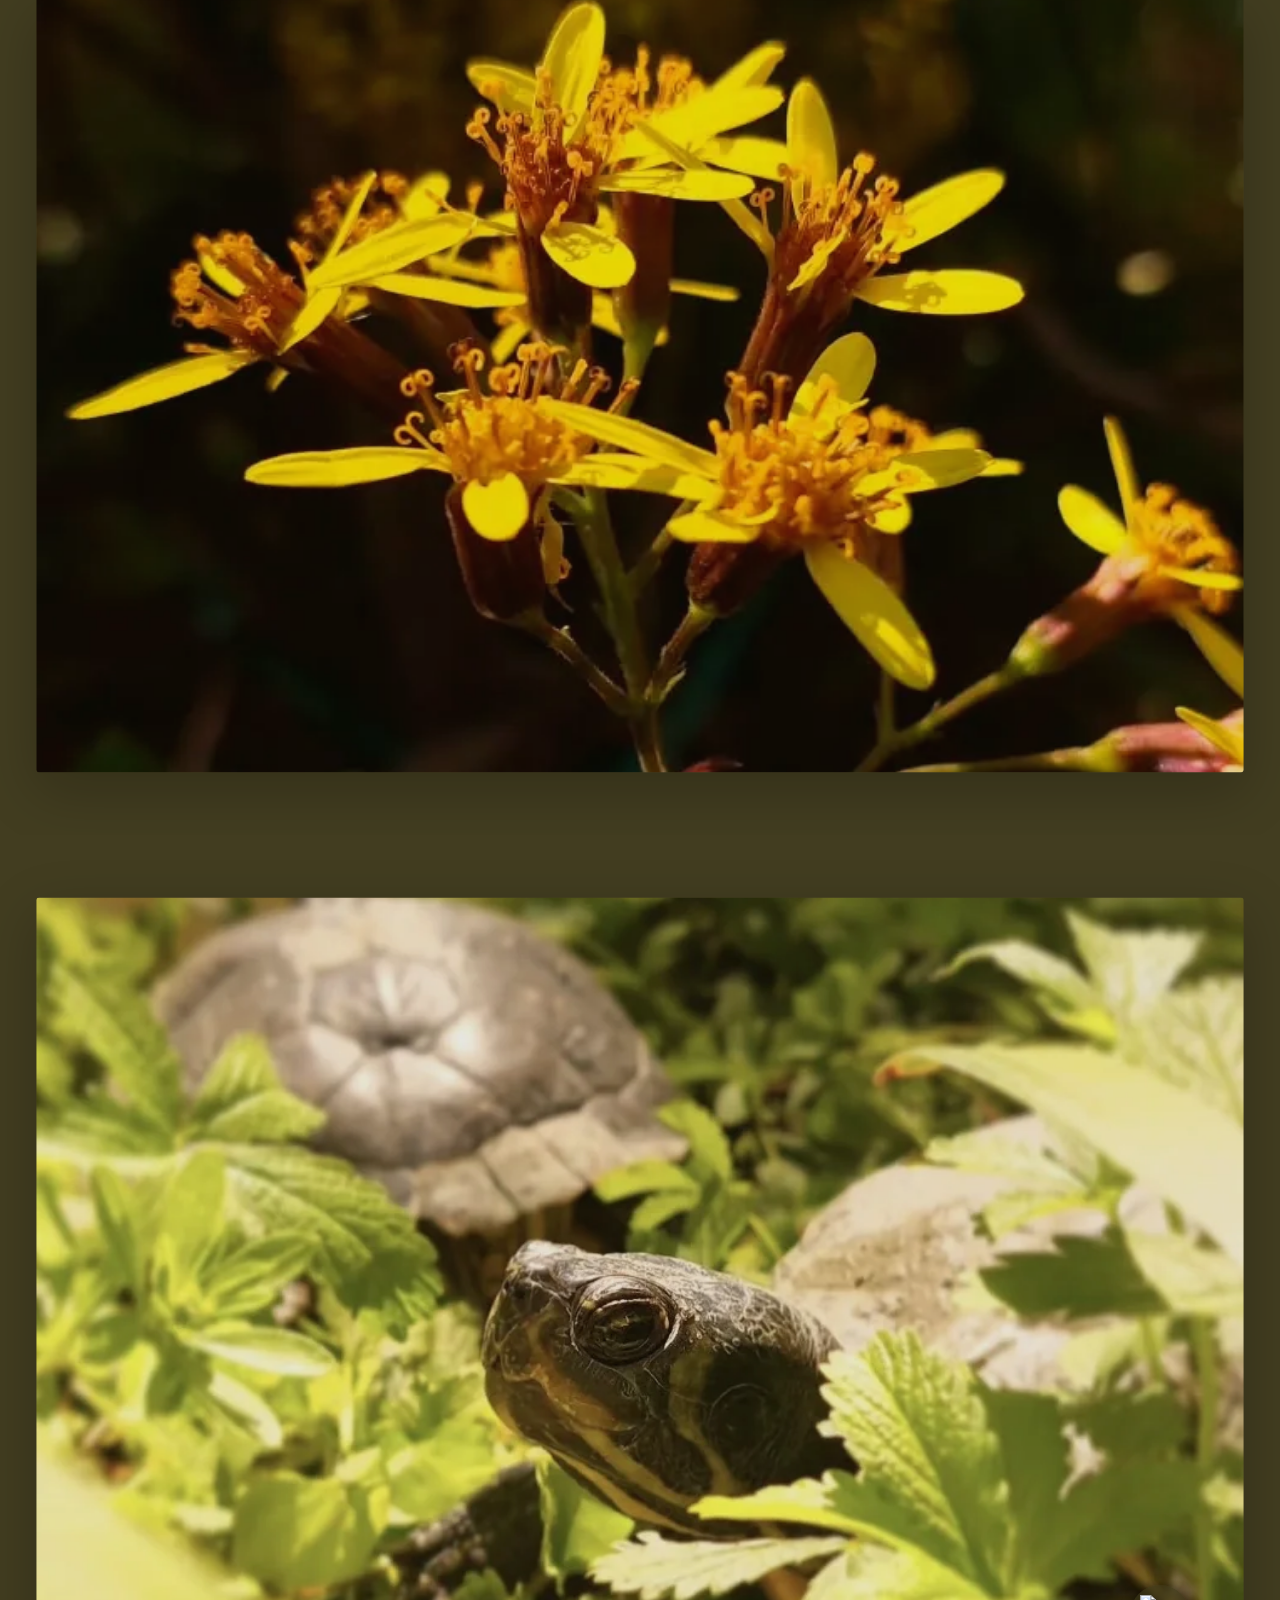
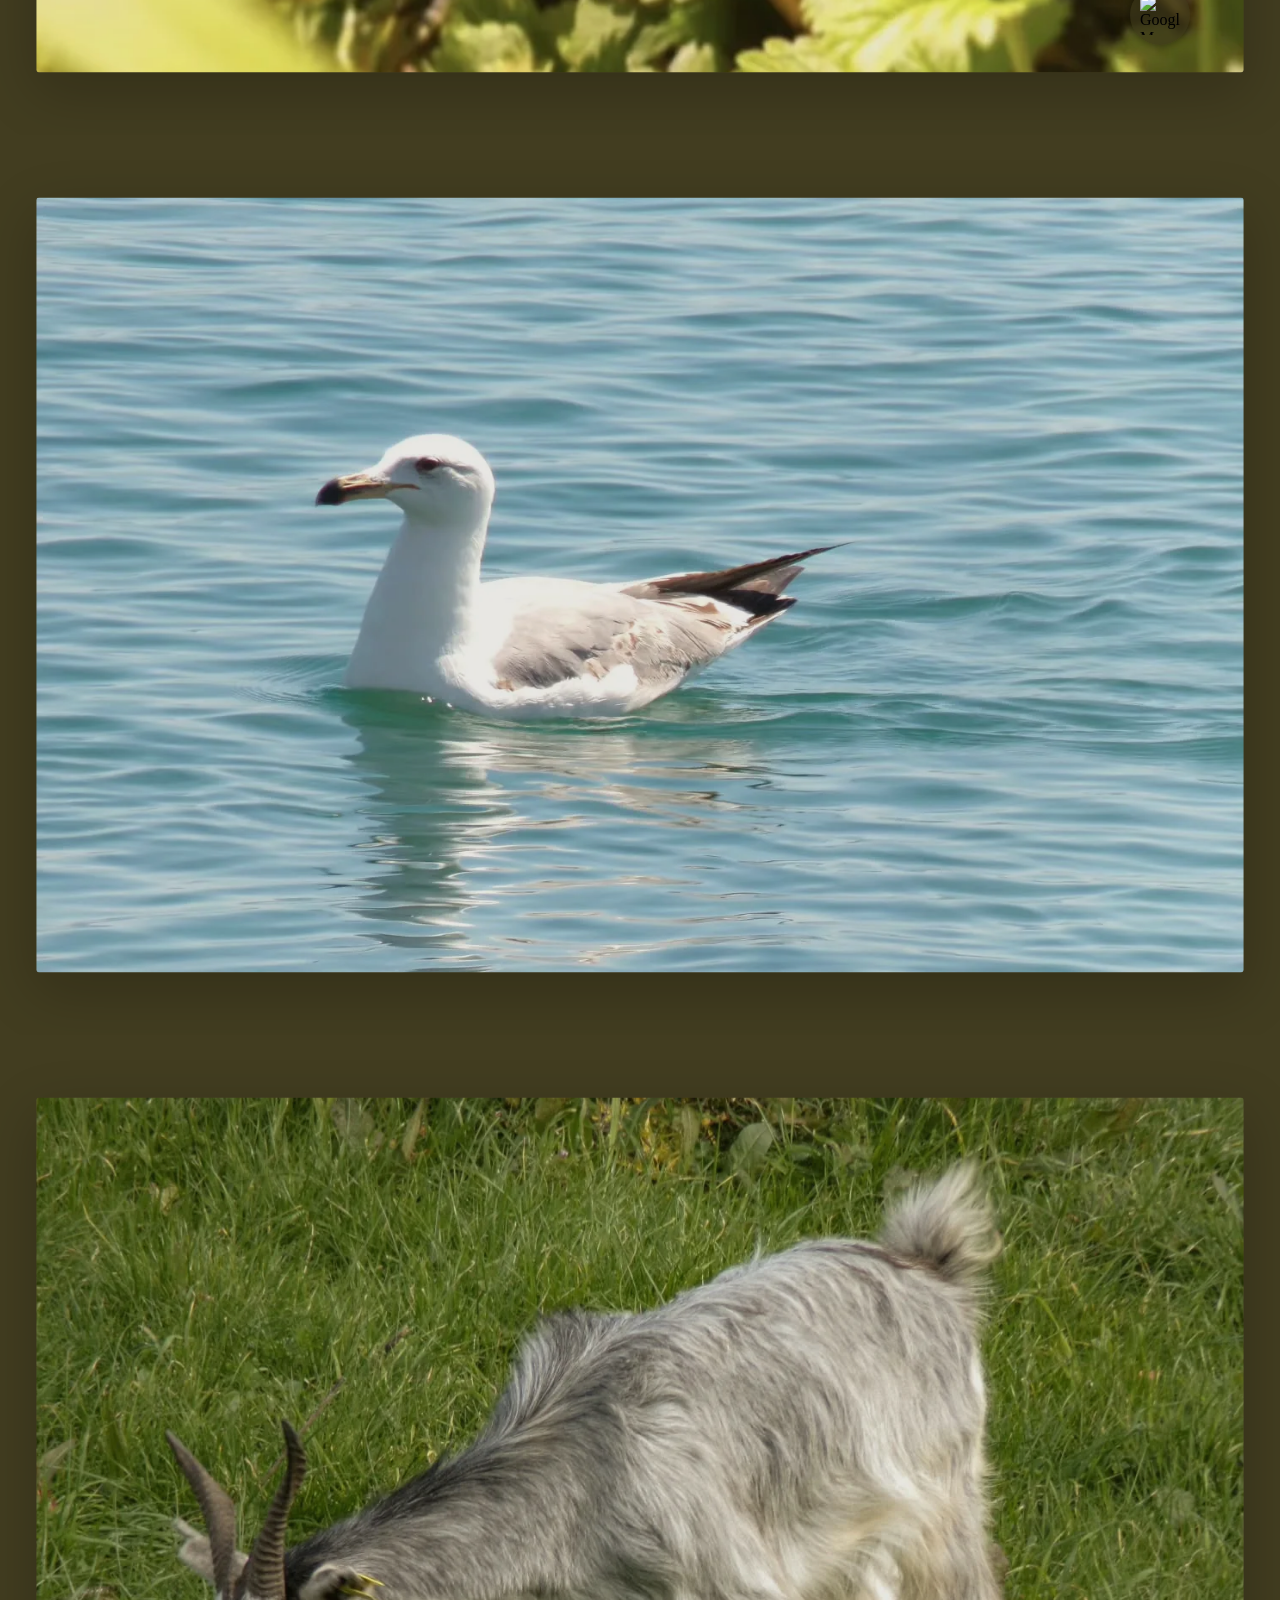
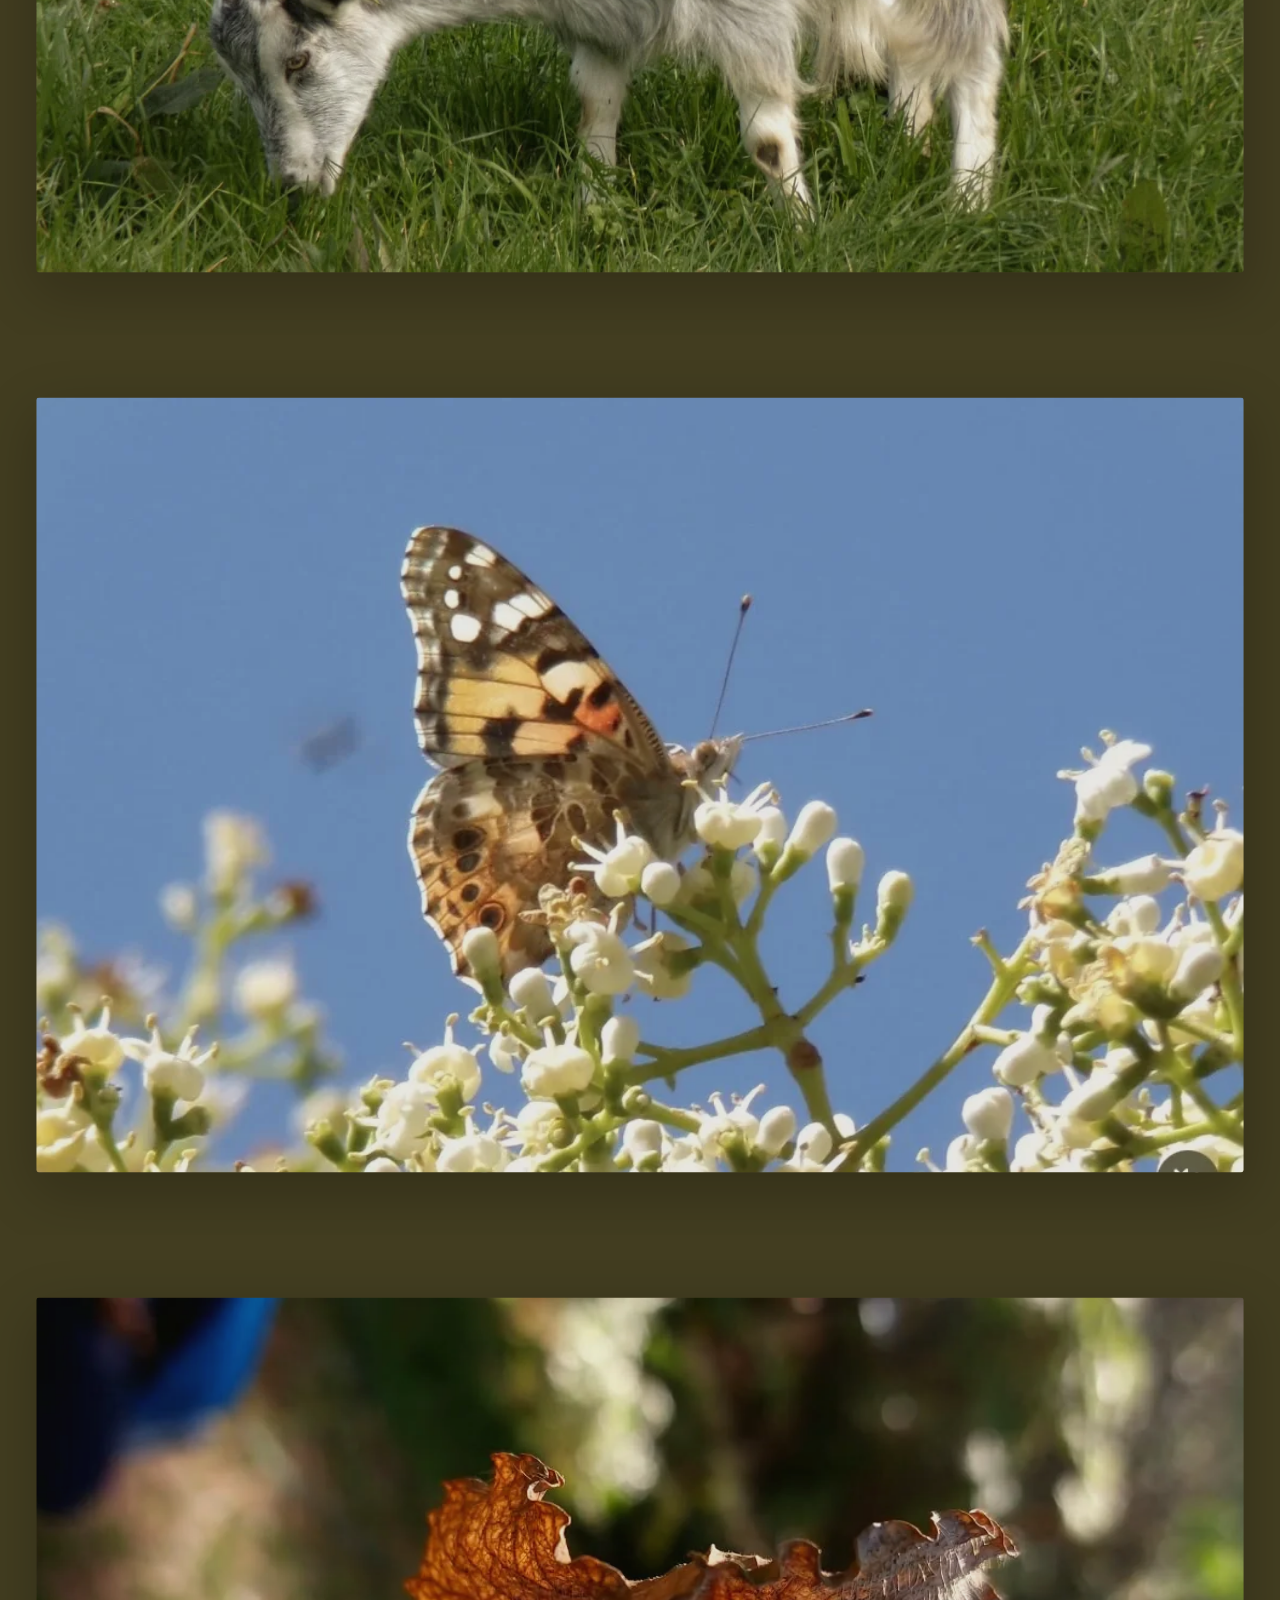
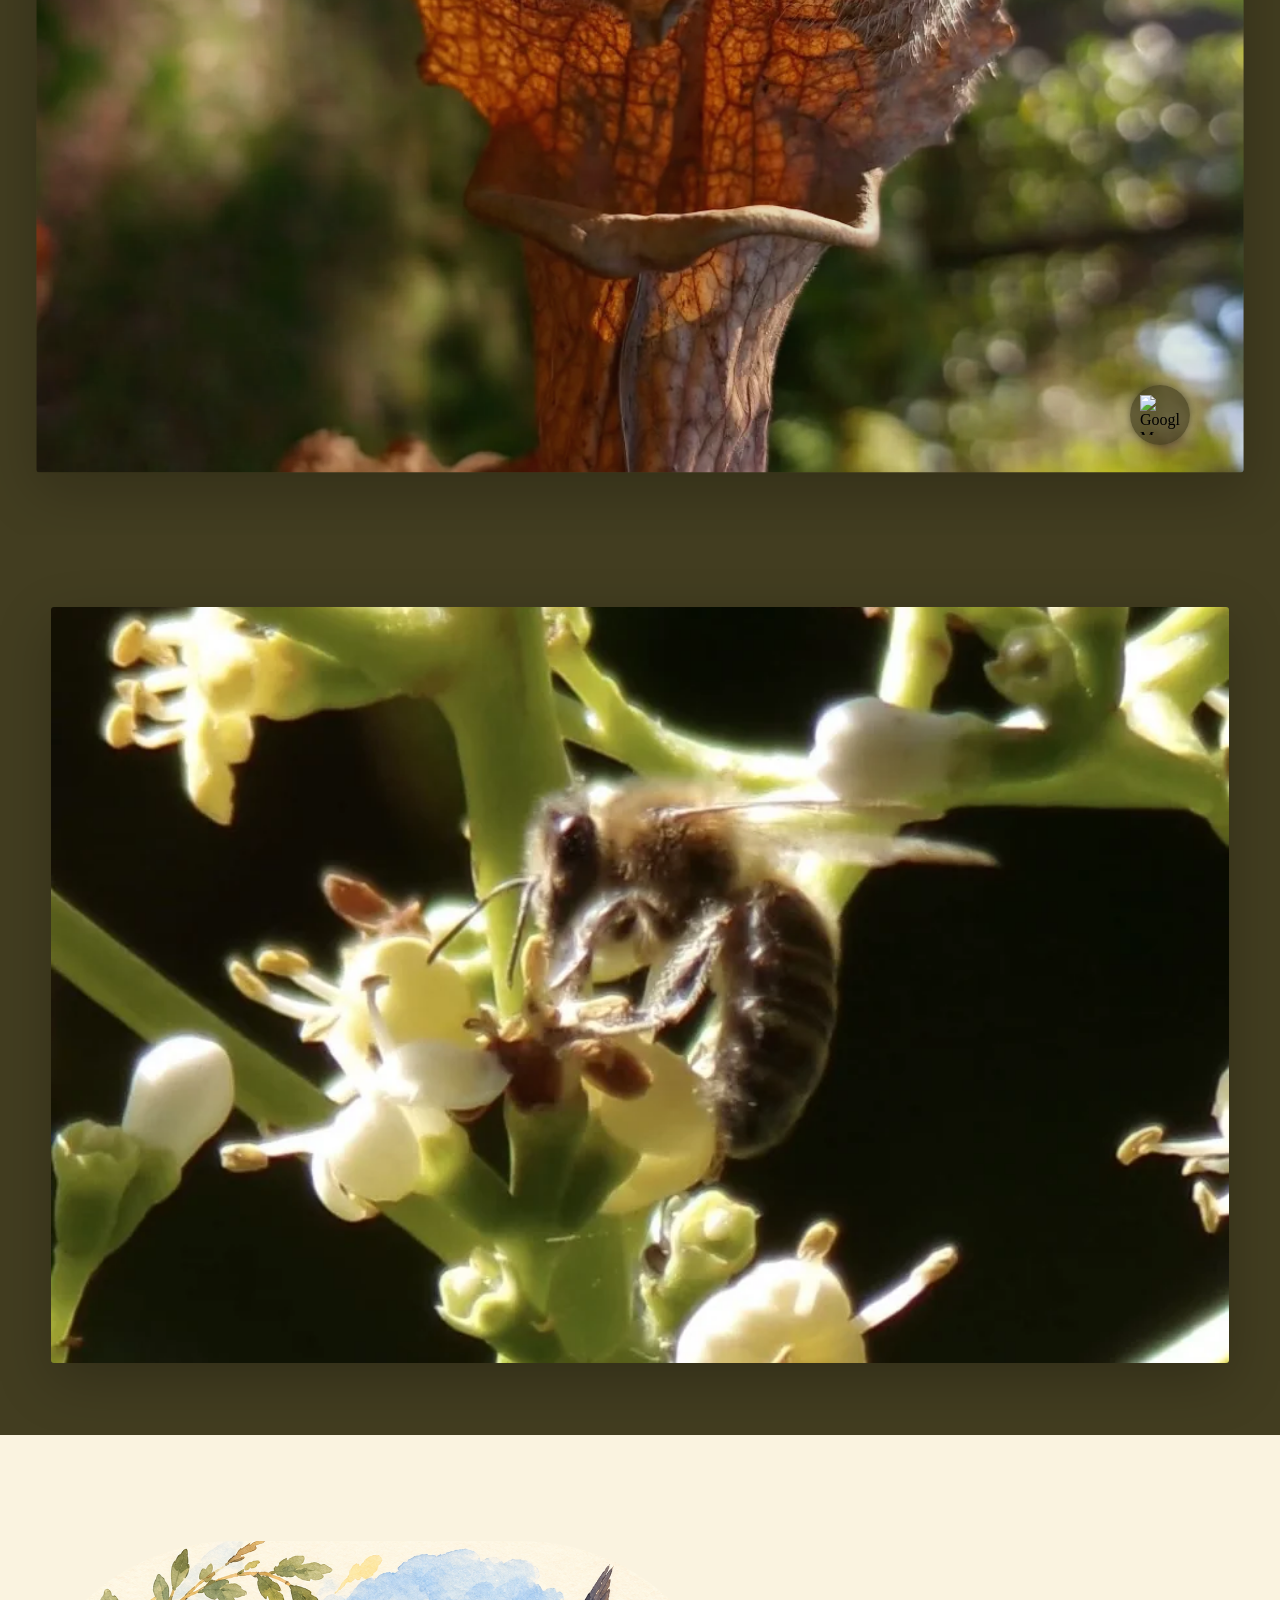
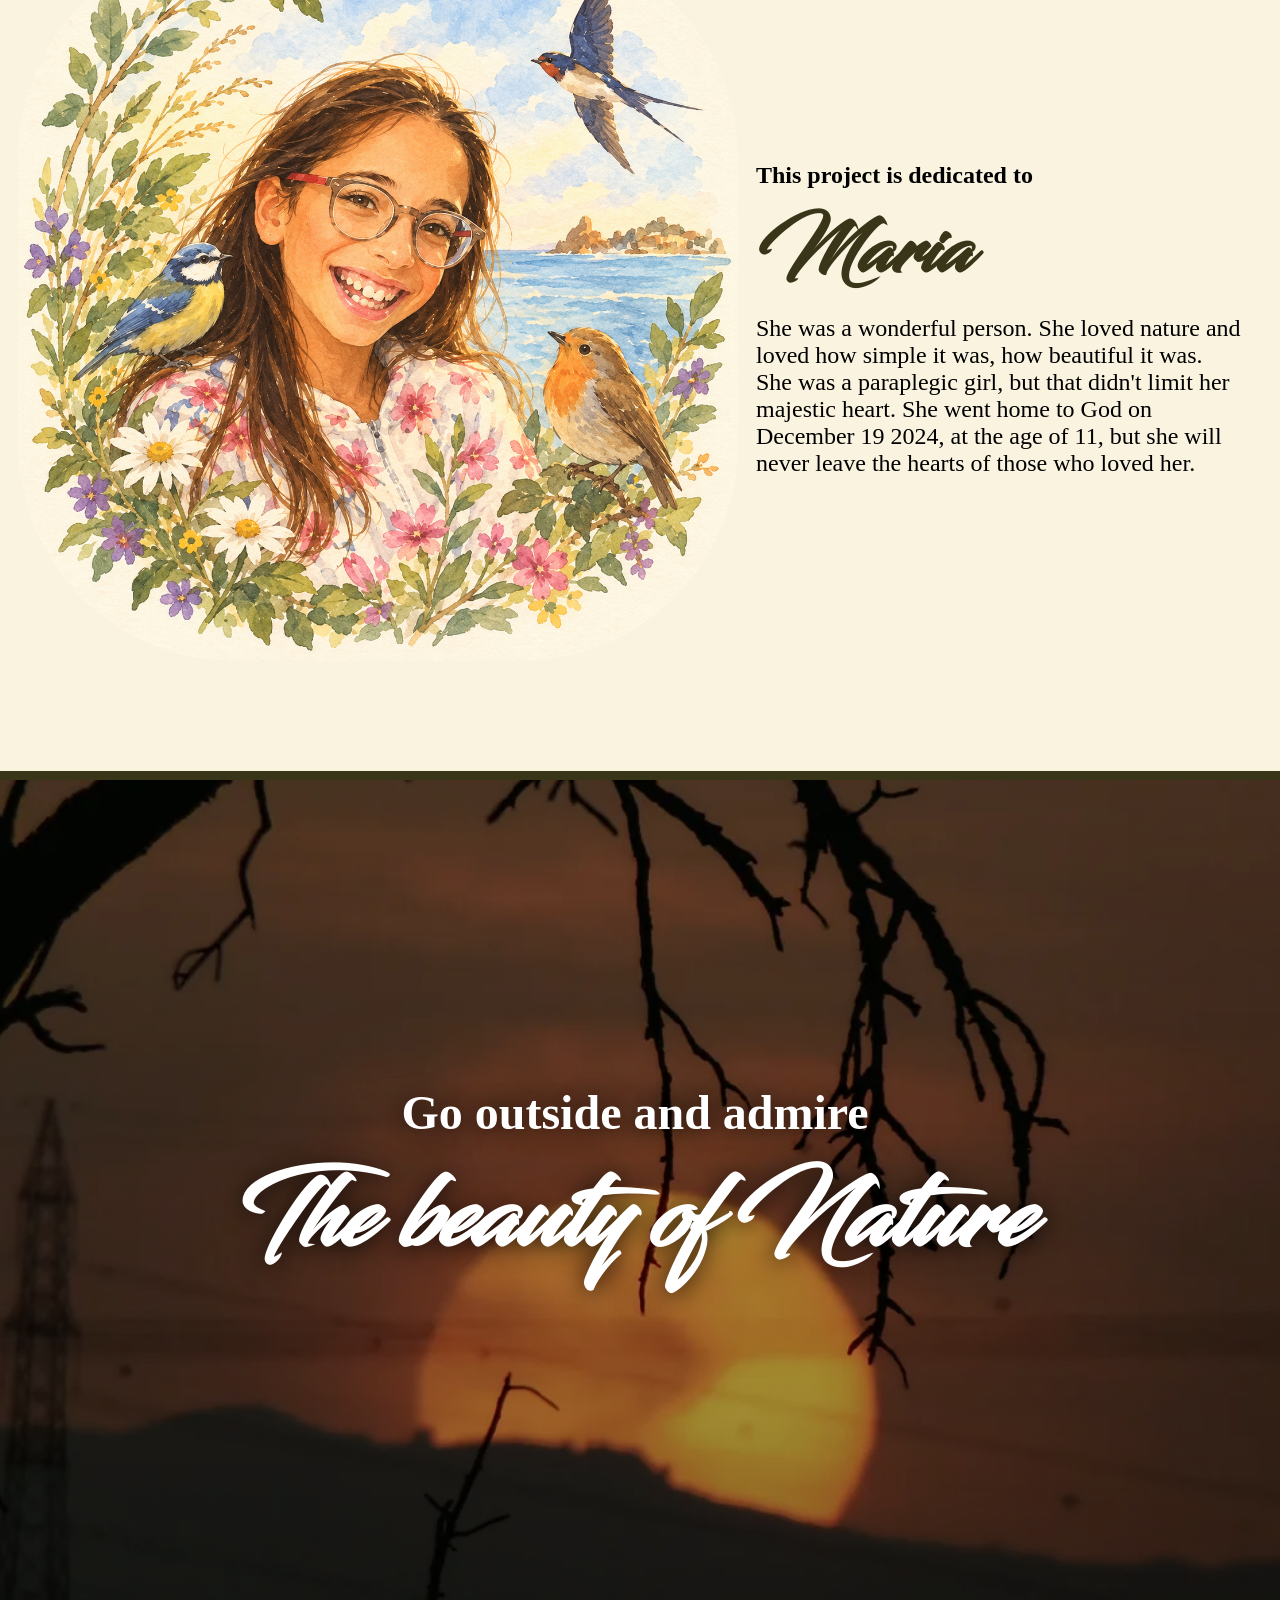
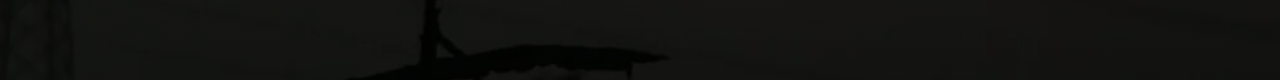
==== commit b27fce8b: "Add tribute section for Maria in Outdoor.html Added a tribute section dedicated to Maria, including " ====
--- a/Outdoor.html
+++ b/Outdoor.html
@@ -49,7 +49,7 @@
     </section>
     <section class="gallery-slide" data-act="ACT I" data-title="Before we notice everything, there is the world itself.">
       <img loading="lazy" decoding="async" src="img/optimized/coastal-sunset-with-palm.webp" alt="A view of the landscape">
-    </section> daw b
+    </section>
 
     <!-- <div class="watercolorbird" style="position: absolute; z-index: 11; top: 200px; left: 200px">
       <img class="watercolor" src="img/optimized/watercolor1.webp" alt="watercolor stain">
@@ -98,7 +98,7 @@
     <h2 class="caption-title">Sky and landscape</h2>
     <p class="caption-index" aria-label="Photo 1 of 12"><span>01</span><span aria-hidden="true"> / </span><span>12</span></p>
   </div>
-  <!-- <div class="tribute">
+  <div class="tribute">
     <div>
       <img src="img/maria.png" alt="">
     </div>
@@ -107,7 +107,7 @@
       <h4>Maria</h4>
       <p>She was a wonderful person. She loved nature and loved how simple it was, how beautiful it was. She was a paraplegic girl, but that didn't limit her majestic heart. She went home to God on December 19 2024, at the age of 11, but she will never leave the hearts of those who loved her.</p>
     </div>
-  </div> -->
+  </div>
   <div class="pre-end">
     <img class="pre-end-photo" src="img/optimized/coastal-sunset-with-palm.webp" alt="" aria-hidden="true">
     <h2 style="margin-bottom: -30px">Go outside and admire</h2>
